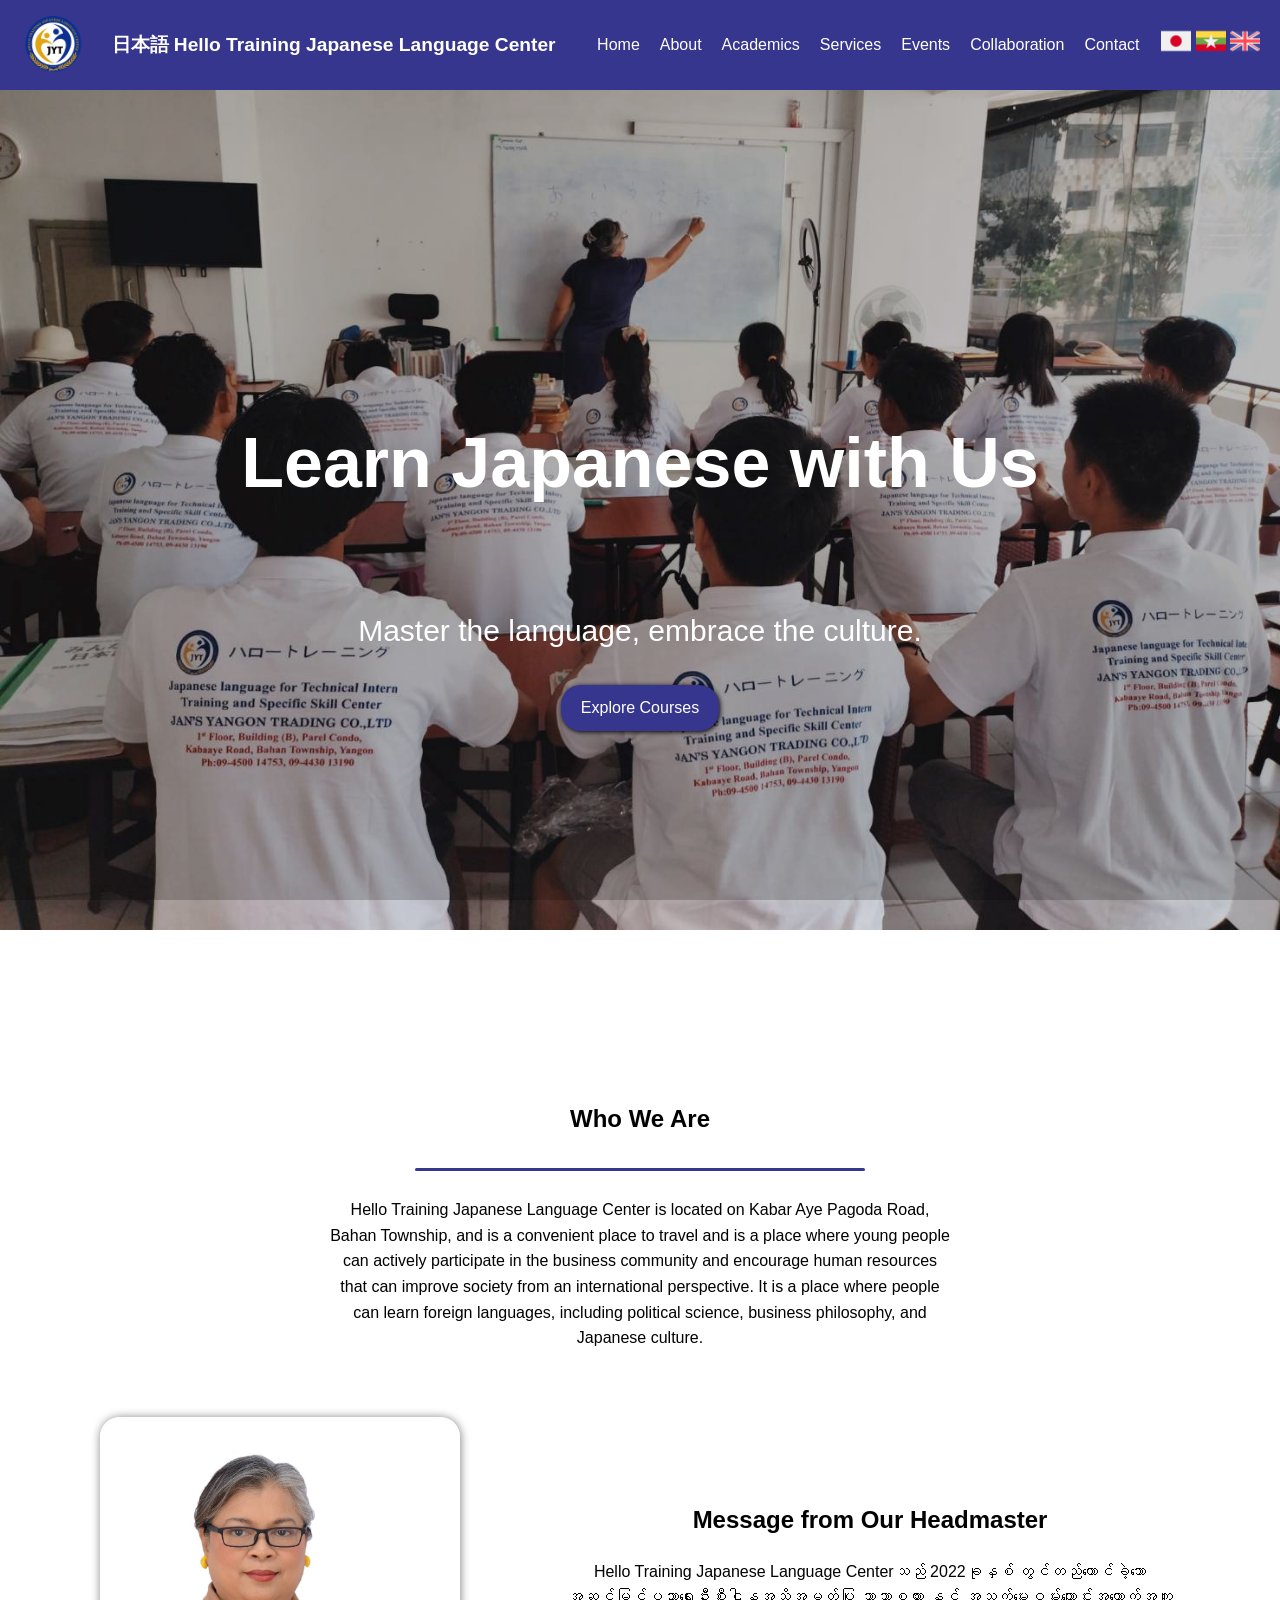
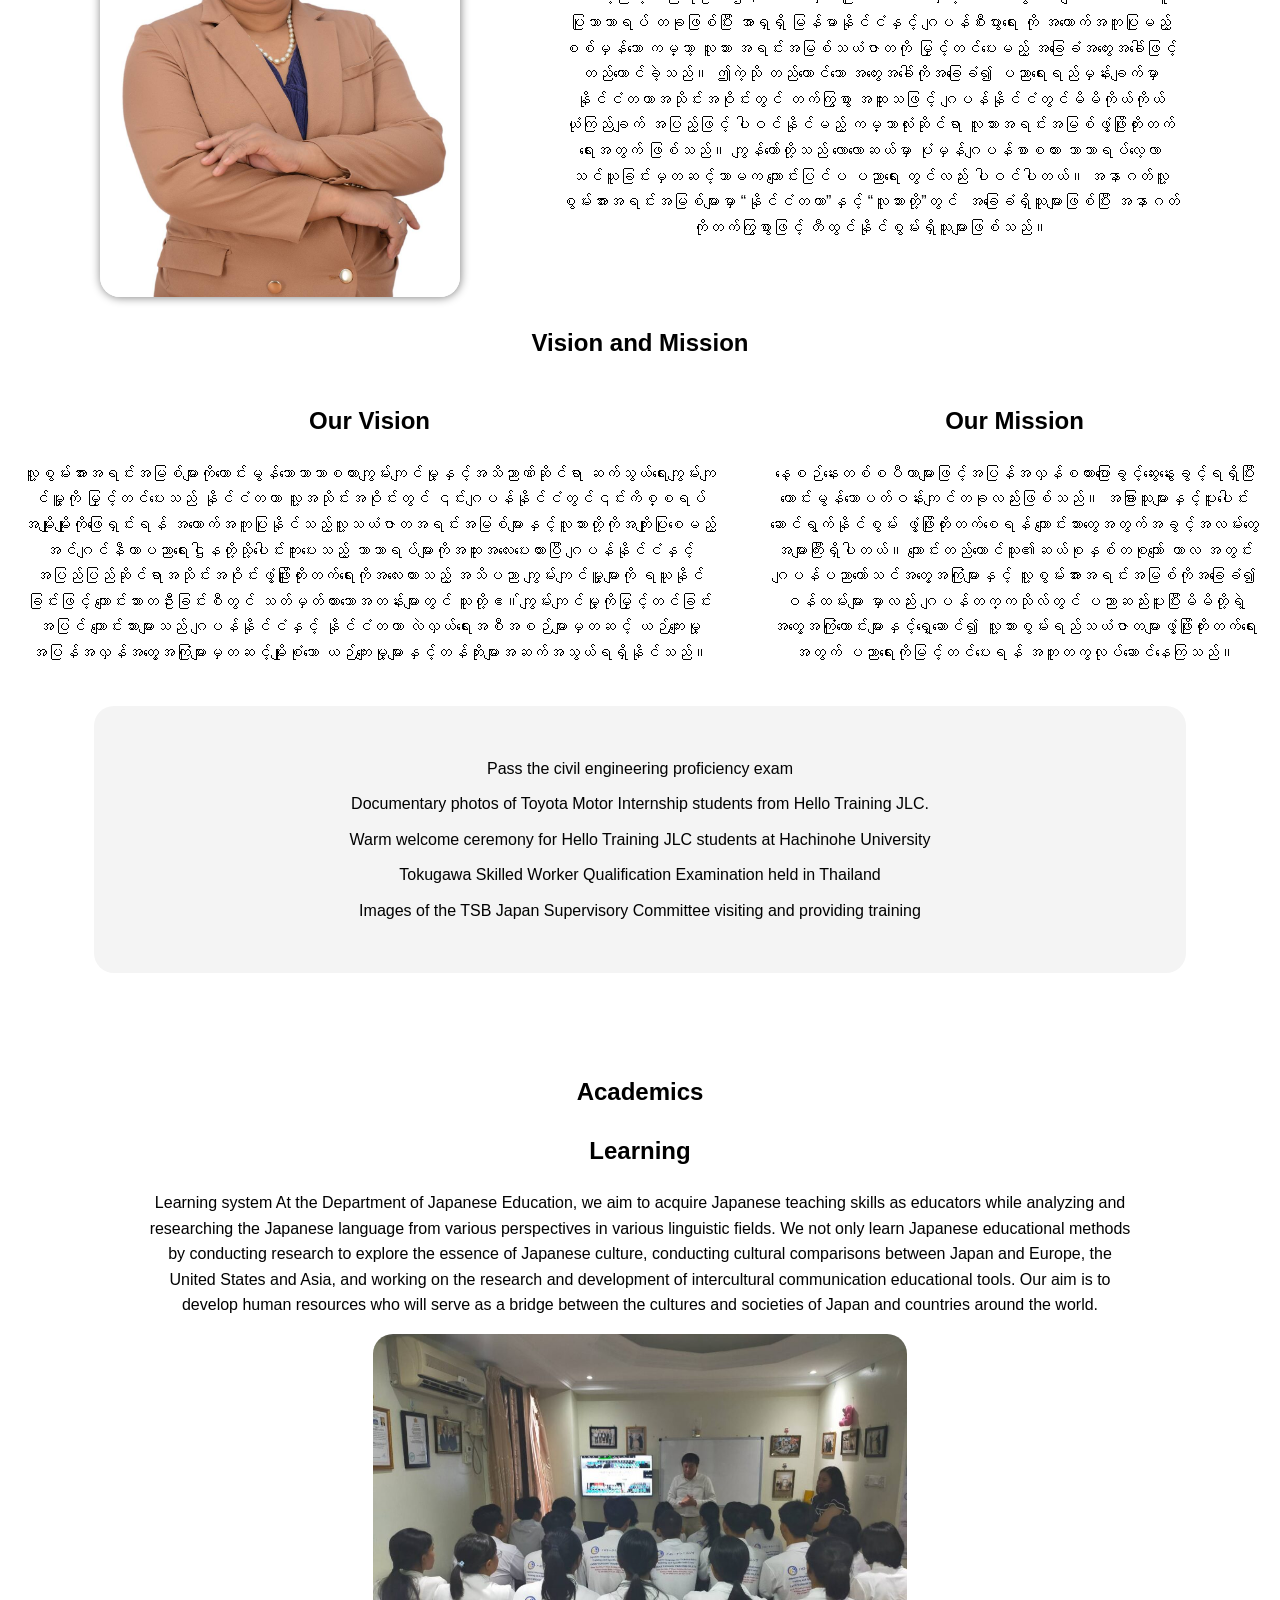
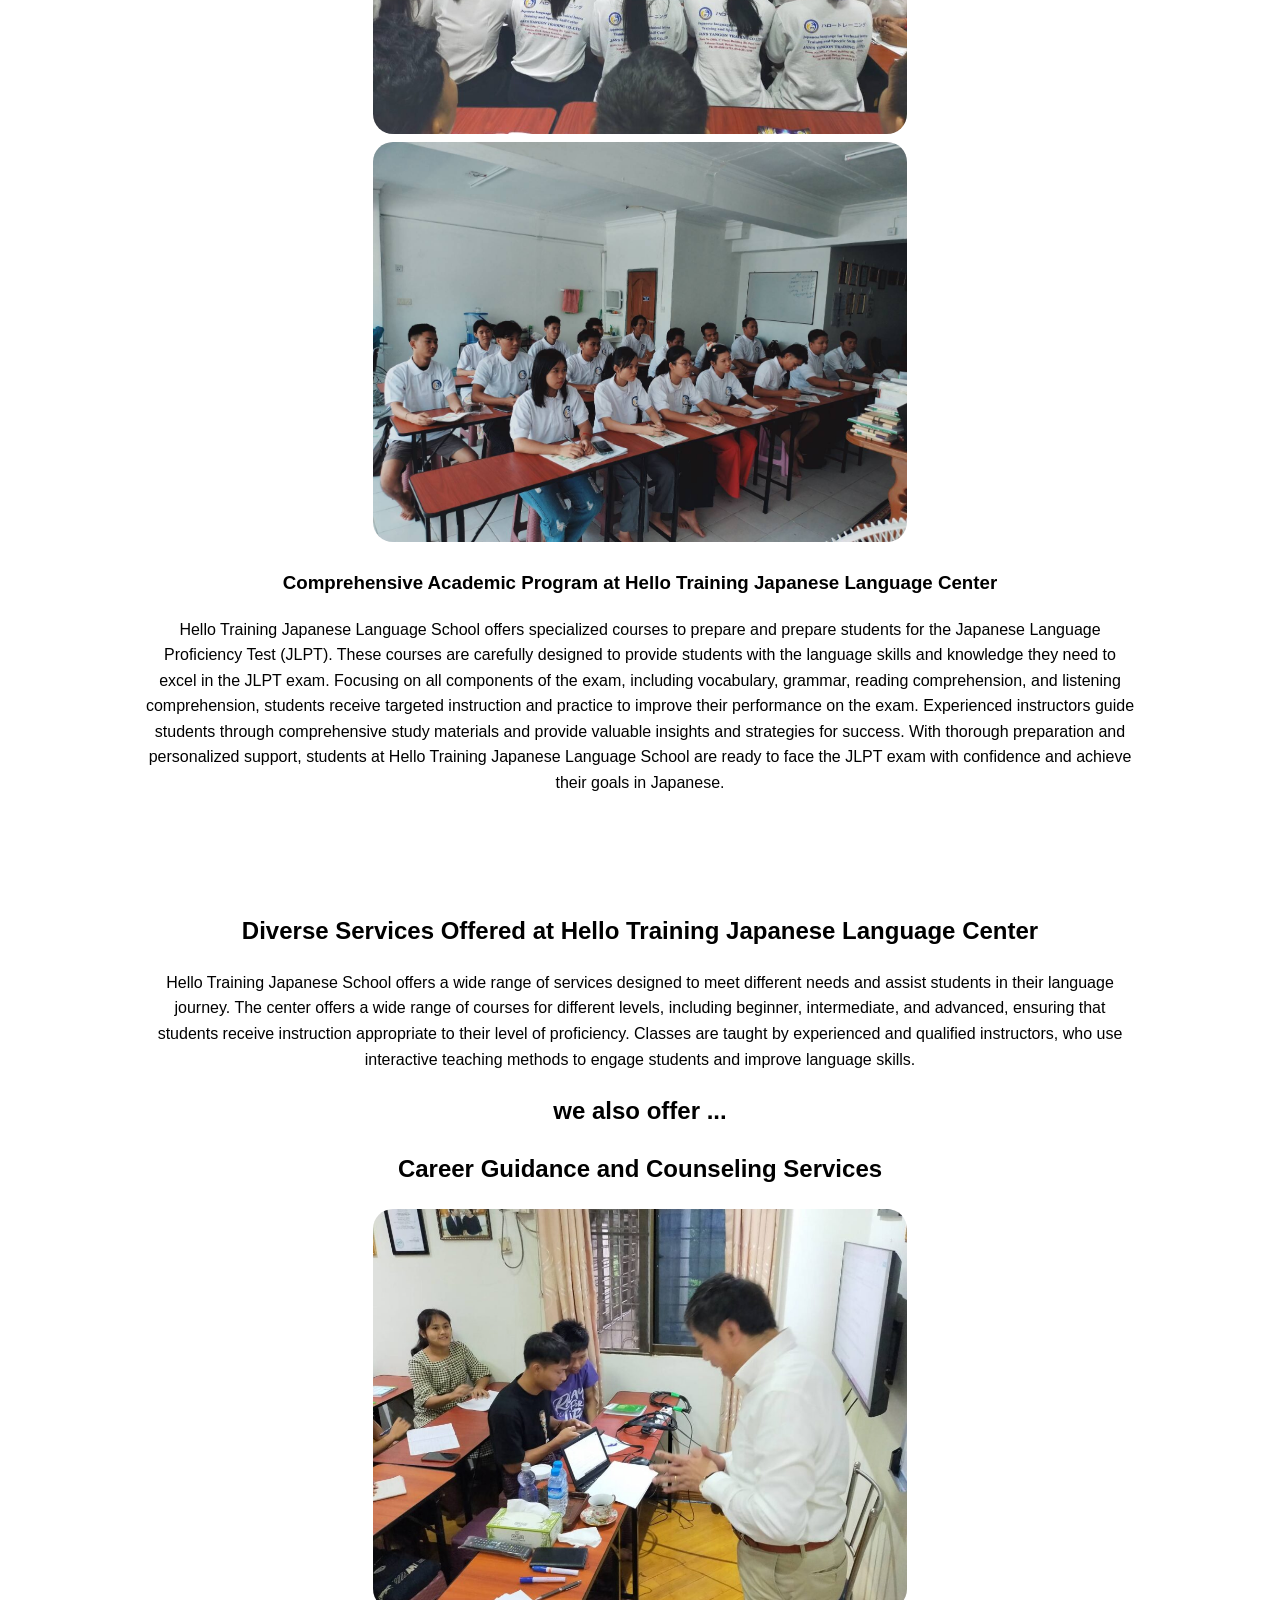
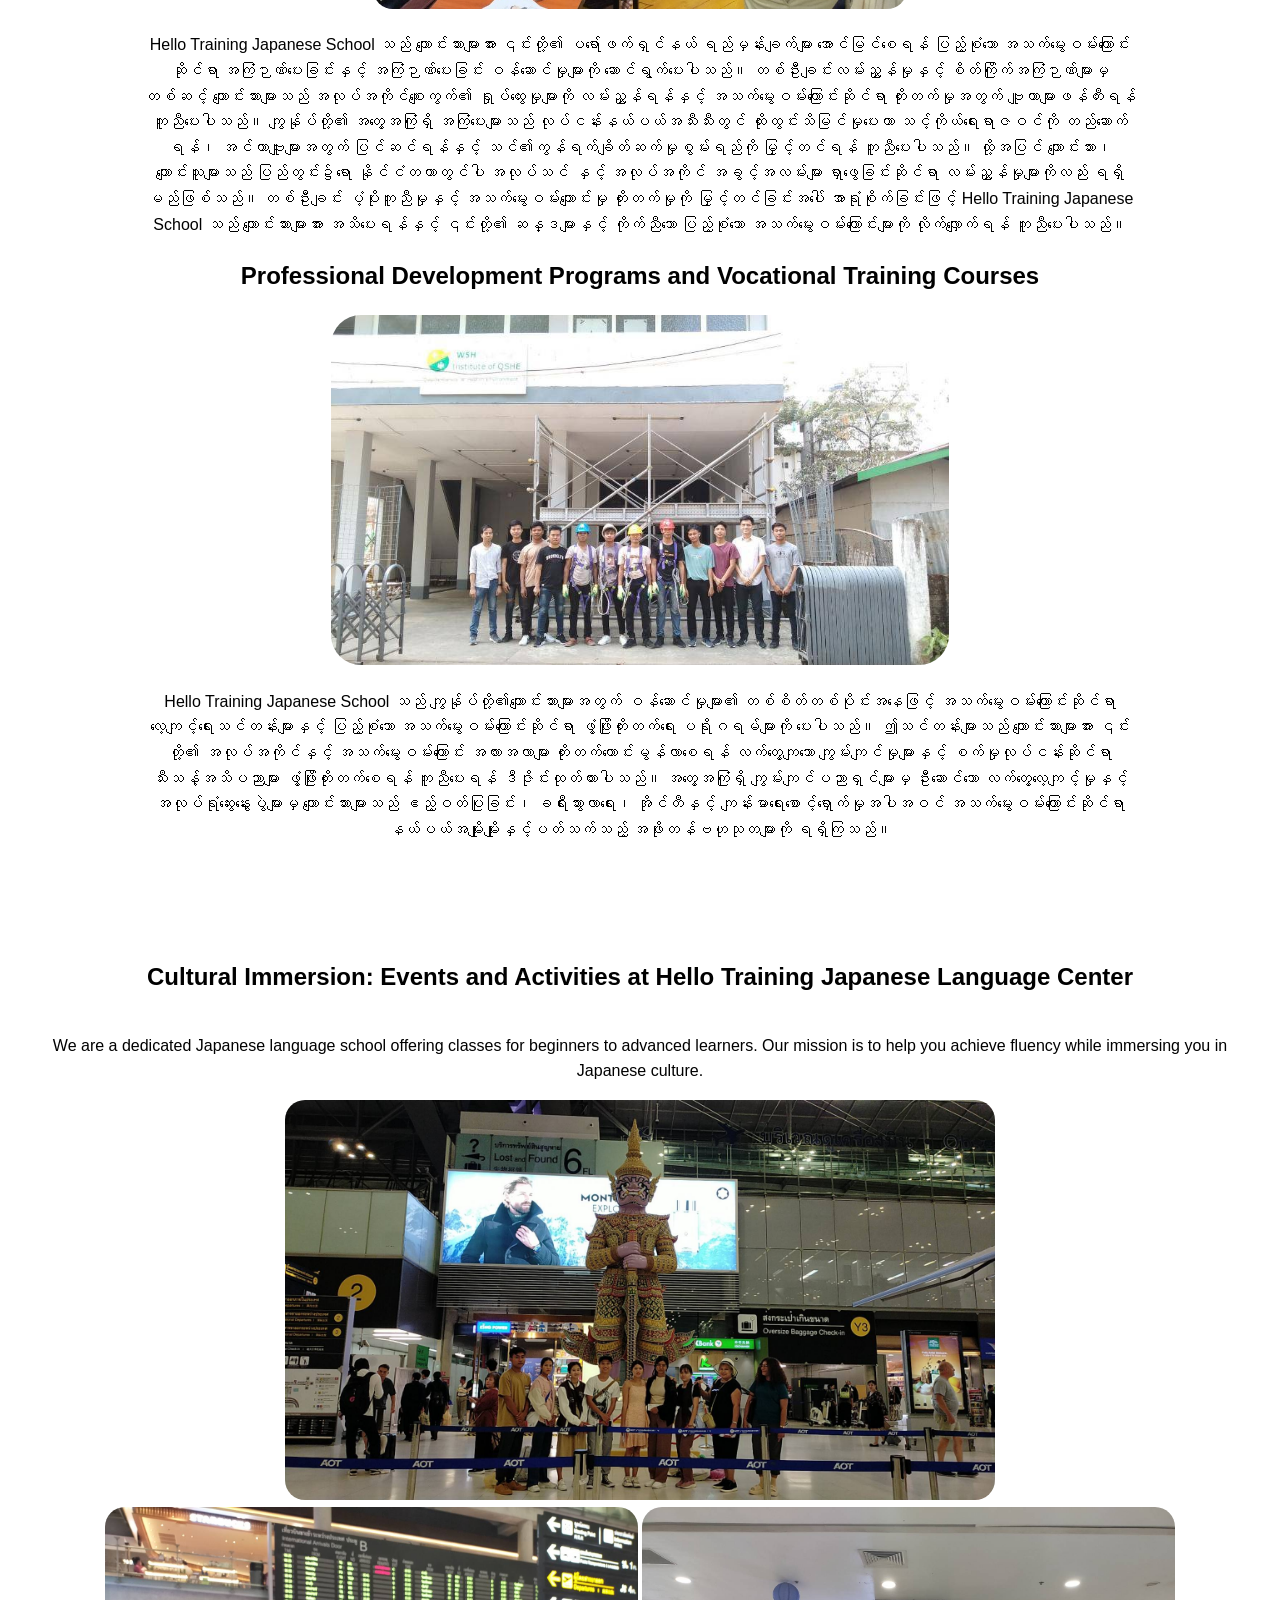
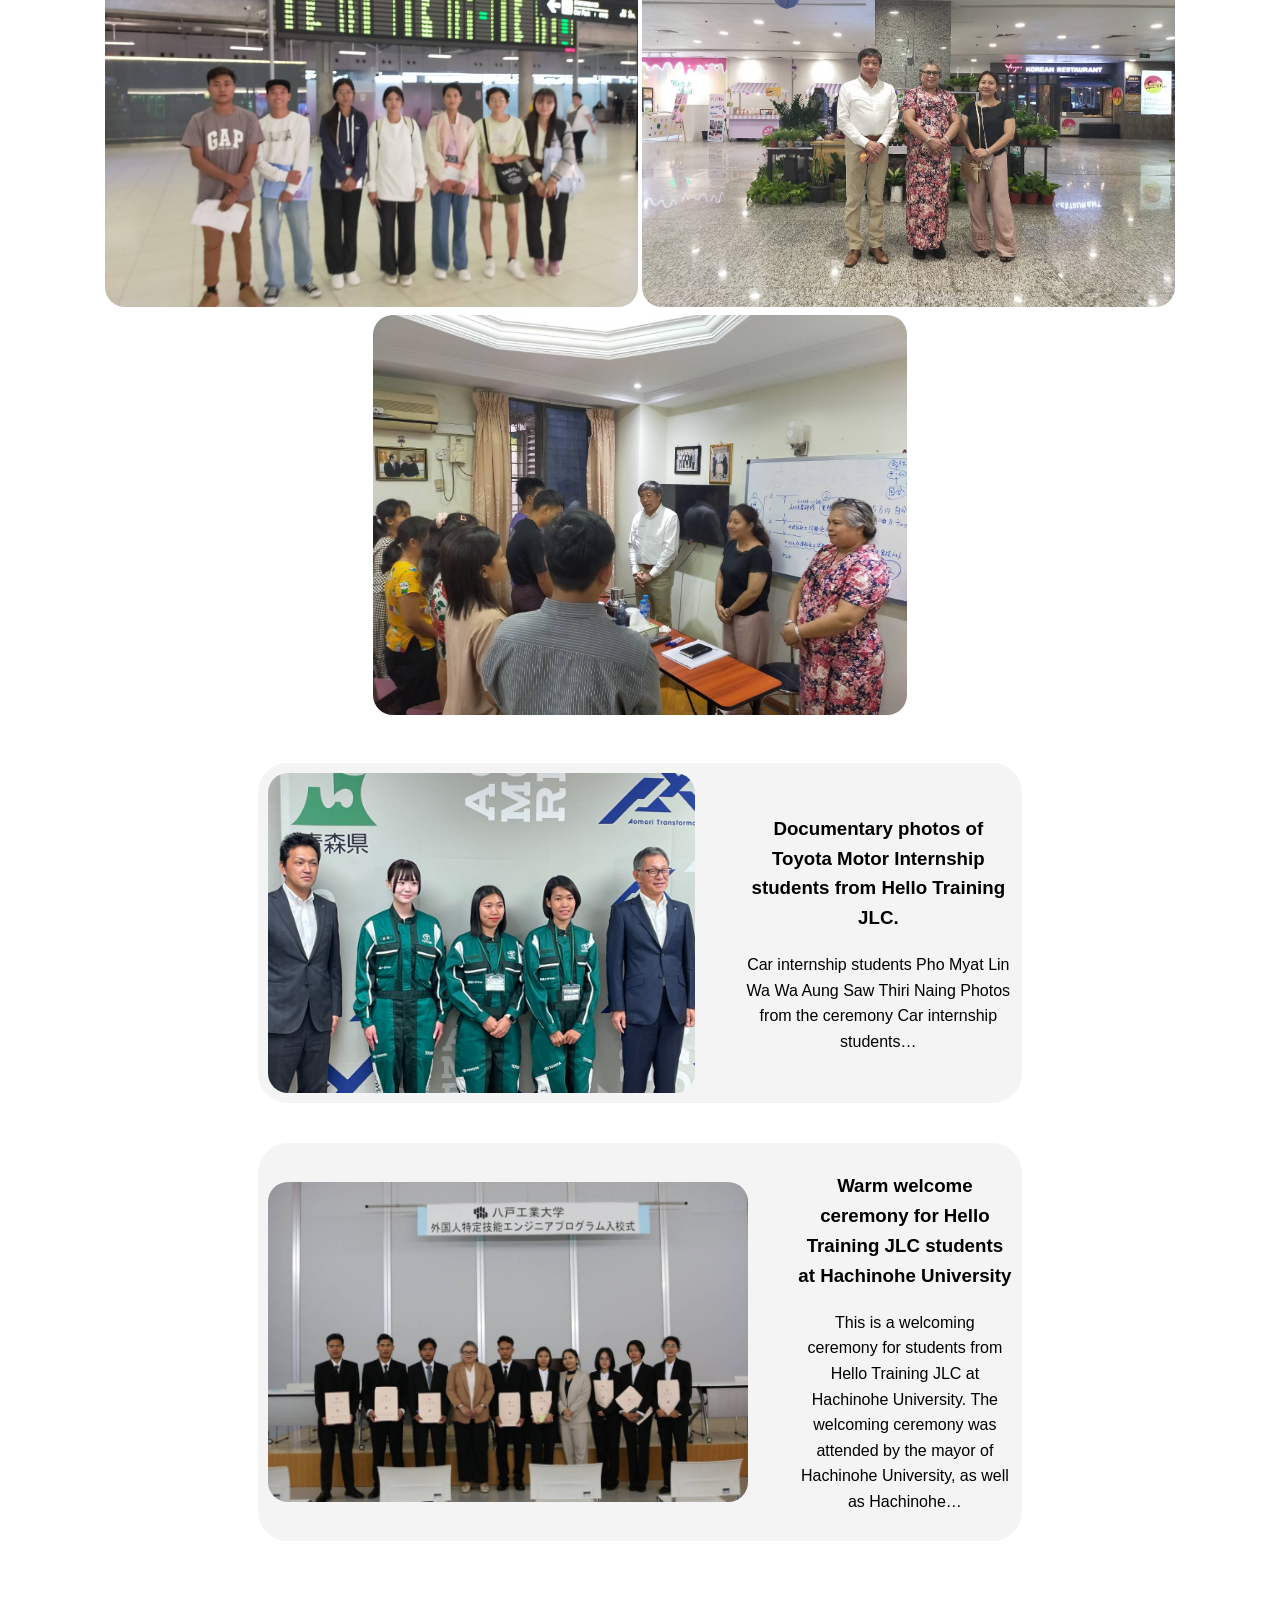
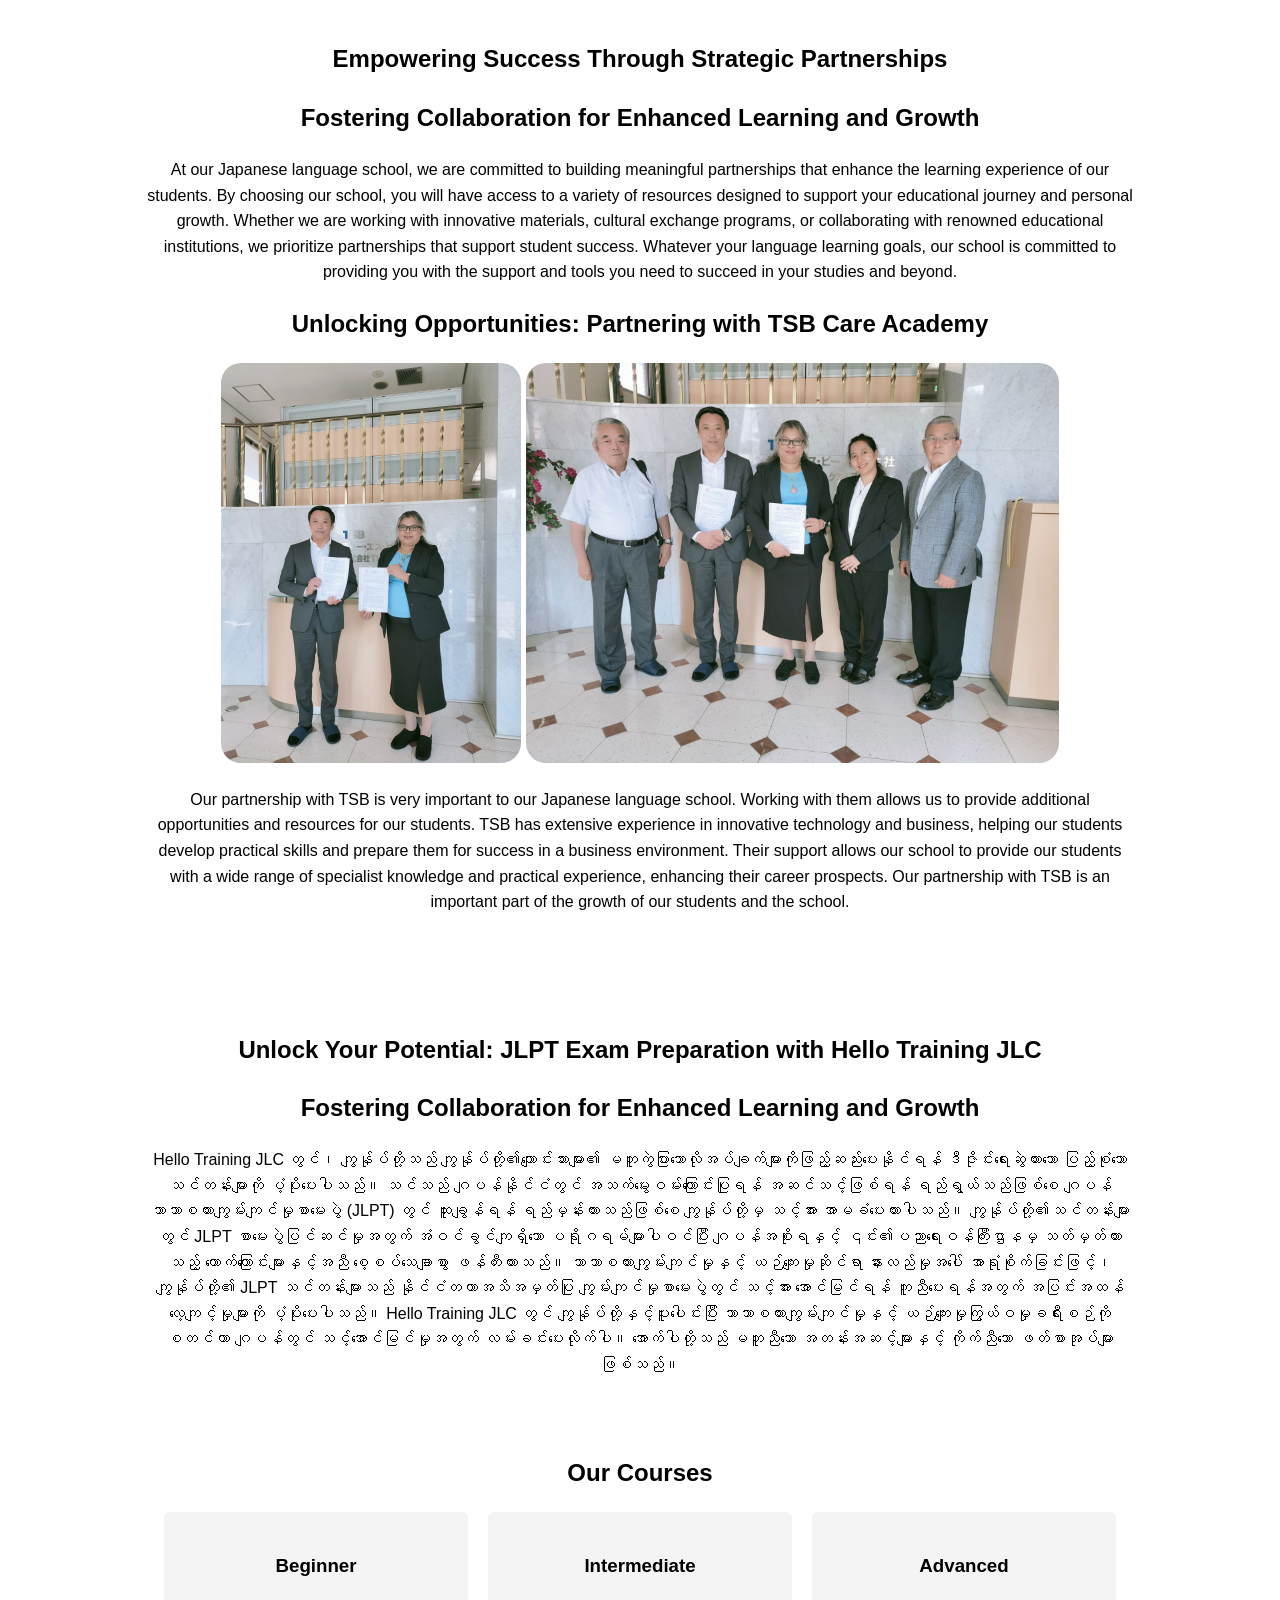
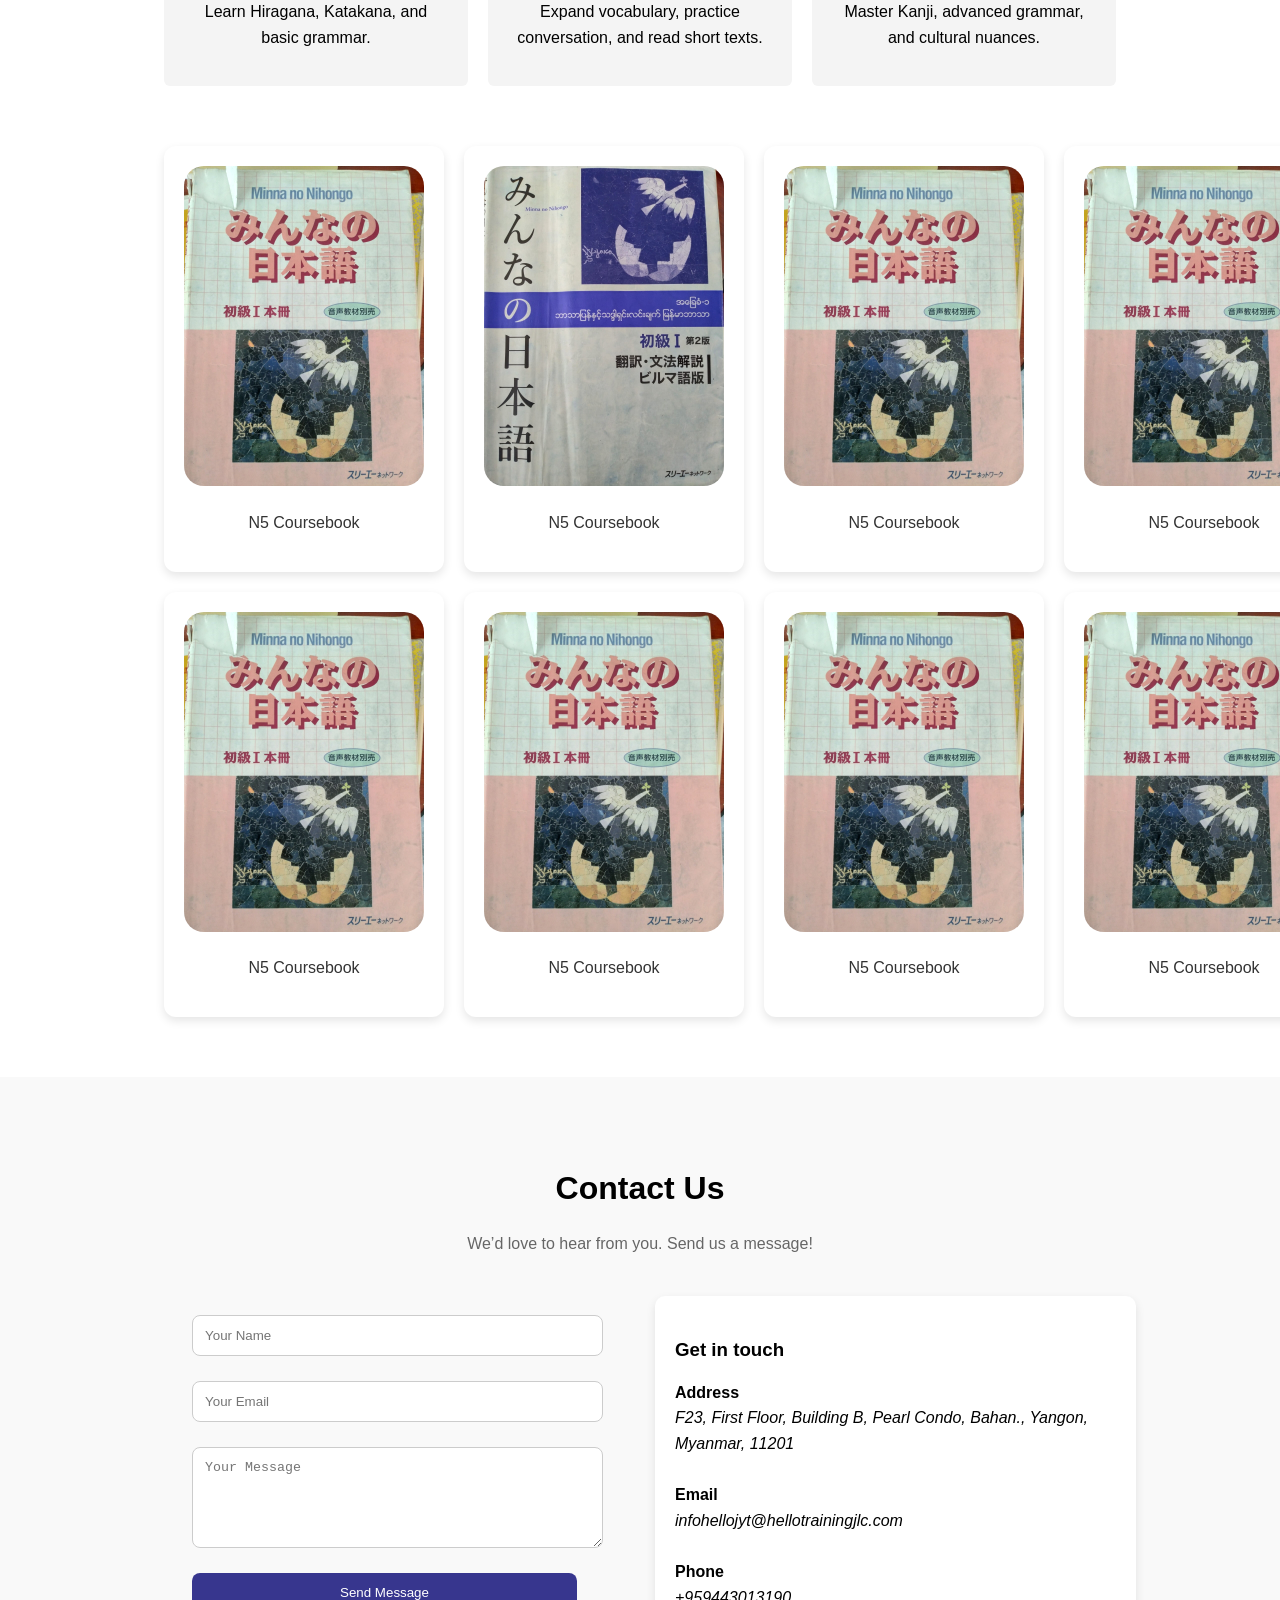
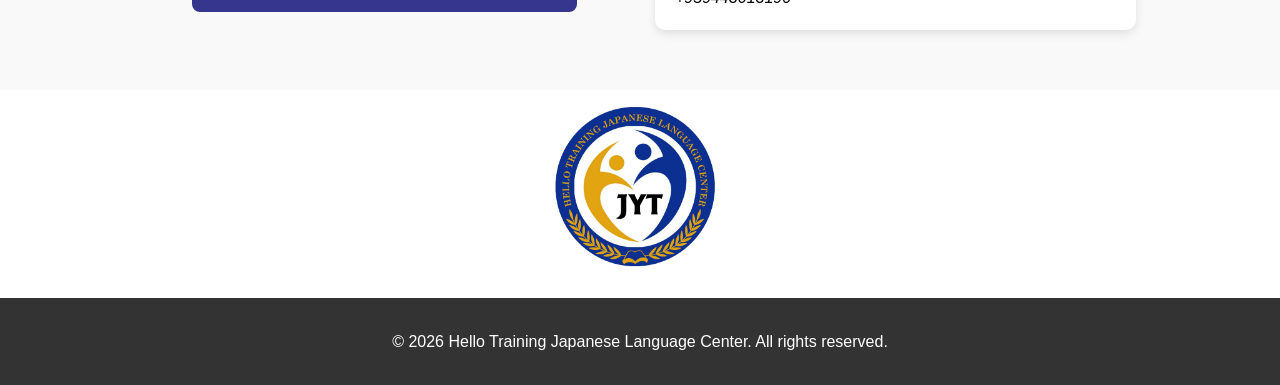
==== index.html @ a8f77054 "initial commit" ====
<!DOCTYPE html>
<html lang="en">
<head>
  <meta charset="UTF-8">
  <meta name="viewport" content="width=device-width, initial-scale=1.0">
  <title>Japanese Language School</title>
  <link rel="stylesheet" href="style.css">
</head>
<body>
  <!-- Header -->
  <header class="header">
    <img src="images/2158_with_no_bg-1.png" class="logo-img" alt="">
    <div class="logo">日本語 Hello Training Japanese Language Center</div>
    <nav class="nav">
      <ul>
        <li><a href="#">Home</a></li>
        <li><a href="#about">About</a></li>
        <li><a href="#academics">Academics</a></li>
        <li><a href="#services">Services</a></li>
        <li><a href="#events">Events</a></li>
        <li><a href="#collaboration">Collaboration</a></li>
        <li><a href="#contact">Contact</a></li>
      </ul>
    </nav>
     <!-- <div class="lang-switcher">
    <select id="language-select">
      <option value="en">English</option>
      <option value="ja">日本語</option>
    </select>
  </div> -->
  <div class="language-switcher-container">
    <a href="/jp/index.html"><img class="flag-icon" src="images/japan.png" alt=""></a>
    <a href="/mm/index.html"><img class="flag-icon" src="images/myanmar.png" alt=""></a>
    <a href="/index.html"><img class="flag-icon" src="images/united-kingdom.png" alt=""></a>
  </div>
    <button class="menu-toggle">☰</button>
  </header>

  <!-- Hero Section -->
  <section class="hero">
    <h1>Learn Japanese with Us</h1>
    <p>Master the language, embrace the culture.</p>
    <a href="#courses" class="btn">Explore Courses</a>
  </section>

  <!-- About Section -->
  <section id="about" class="about">

    <div class="about-us-container">
        <h1>Who We Are</h1>
        <div class="decor-line-container">
            <hr class="decor-line">
        </div>
        <p>Hello Training Japanese Language Center is located on Kabar Aye Pagoda Road, Bahan Township, and is a convenient place to travel and is a place where young people can actively participate in the business community and encourage human resources that can improve society from an international perspective. It is a place where people can learn foreign languages, including political science, business philosophy, and Japanese culture.</p>
    </div>

    <div class="">
        <div class="biography-container">
            <div>
                <img src="images/2166.jpg" class="img-1" alt="">
            </div>
            <div class="motto">
                <h1>Message from Our Headmaster</h1>
                Hello Training Japanese Language Centerသည် 2022ခုနှစ် တွင်တည်ထောင်ခဲ့သော အဆင့်မြင့်ပညာရေးဦးစီးဌါနအသိအမှတ်ပြု ဘာသာစကား နှင့် အသက်မွေးဝမ်းကျောင်းအထောက်အကူပြုဘာသာရပ် တခုဖြစ်ပြီး အာရှရှိ မြန်မာနိုင်ငံနှင့် ဂျပန်စီးပွားရေး ကို အထောက်အကူပြုမည့် စစ်မှန်သော ကမ္ဘာ့ လူသား အရင်းအမြစ်သယံဇာတကို မြှင့်တင်ပေးမည့် အခြေခံအတွေးအခေါ်ဖြင့်တည်ထောင်ခဲ့သည်။ ဤကဲ့သို တည်ထောင်သော အတွေးအခေါ်ကိုအခြေခံ၍ ပညာရေးရည်မှန်းချက်မှာ နိုင်ငံတကာအသိုင်းအဝိုင်းတွင် တက်ကြွစွာ အထူးသဖြင့် ဂျပန်နိုင်ငံတွင်မိမိကိုယ်ကိုယ် ယုံကြည်ချက် အပြည့်ဖြင့် ပါဝင်နိုင်မည့် ကမ္ဘာလုံးဆိုင်ရာ လူသားအရင်းအမြစ်ဖွံ့ဖြိုးတိုးတက်ရေးအတွက် ဖြစ်သည်။ ကျွန်တော်တို့သည် လောလောဆယ်မှာ ပုံမှန်ဂျပန်စာစကား ဘာသာရပ်လေ့လာသင်ယူခြင်းမှတဆင့်သာမက ကျောင်းပြင်ပ ပညာရေး တွင်လည်း ပါဝင်ပါတယ်။ အနာဂတ်လူ့စွမ်းအားအရင်းအမြစ်များမှာ “နိုင်ငံတကာ”နှင့် “လူသားတို့”တွင် ‌ အခြေခံရှိသူများဖြစ်ပြီး အနာဂတ်ကိုတက်ကြွစွာဖြင့် တီထွင်နိုင်စွမ်းရှိသူများဖြစ်သည်။
            </div>
        </div>
    </div>
    <div class="">
        <h1>Vision and Mission</h1>
        <div class="vision-container">
            <div class="">
                <h2>Our Vision</h2>
                လူ့စွမ်းအားအရင်းအမြစ်များကိုကောင်းမွန်သောဘာသာစကားကျွမ်းကျင်မှု့နှင့်အသိညာဏ်ဆိုင်ရာ ဆက်သွယ်ရေးကျွမ်းကျင်မှူ့ကို မြှင့်တင်ပေးသည် နိုင်ငံတကာ လူ့အသိုင်းအဝိုင်းတွင် ၎င်းဂျပန်နိုင်ငံတွင်၎င်းကိစ္စရပ်အမျိုးမျိုးကိုဖြေရှင်းရန် အထောက်အကူပြုနိုင်သည့်လူ့သယံဇာတအရင်းအမြစ်များနှင့်လူသားတို့ကိုအကျိုးပြုစေမည့် အင်ဂျင်နီယာပညာရေးဌါနတို့သို့ပေါင်းကူးပေးသည့် ဘာသာရပ်များကိုအထူးအလေးပေးထားပြီ ဂျပန်နိုင်ငံနှင့် အပြည်ပြည်ဆိုင်ရာအသိုင်းအဝိုင်းဖွံ့ဖြိူးတိုးတက်ရေးကိုအလေးထားသည့် အသိပညာ ကျွမ်းကျင်မှူ့များကို ရယူနိုင်ခြင်းဖြင့် ကျောင်းသားတဦးခြင်းစီတွင် သတ်မှတ်ထားသောအတန်းများတွင် သူတို့ဧ။်ကျွမ်းကျင်မှု့ကိုမြှင့်တင်ခြင်းအပြင် ကျောင်းသားများသည် ဂျပန်နိုင်ငံနှင့် နိုင်ငံတကာ လဲလှယ်ရေးအစီအစဉ်များမှတဆင့် ယဉ်ကျေးမှု့အပြန်အလှန်အတွေ့အကြုံများမှတဆင့်မျိုးစုံသော ယဉ်ကျေးမှု့များနှင့်တန်ဘိုးများအဆက်အသွယ်ရရှိနိုင်သည်။
            </div>
            <div class="">
                <h2>Our Mission</h2>
                နေ့စဉ်နေးတစ်စပီကာများဖြင့်အပြန်အလှန်စကားပြောခွင့်ဆွေးနွေးခွင့်ရရှိပြီး ကောင်းမွန်သောပတ်ဝန်းကျင်တခုလည်းဖြစ်သည်။ အခြားသူများနှင့်ပူးပေါင်းဆောင်ရွက်နိုင်စွမ်း ဖွံ့ဖြိုးတိုးတက်စေရန် ကျောင်းသားတွေအတွက်အခွင့်အလမ်းတွေအများကြီးရှိပါတယ်။ ကျောင်းတည်ထောင်သူ၏ဆယ်စုနှစ်တစုကျော် ကာလ အတွင်း ဂျပန်ပညာတော်သင်အတွေ့အကြုံများနှင့် လူ့စွမ်းအားအရင်းအမြစ်ကိုအခြေခံ၍ ဝန်ထမ်းများ မှာလည်း ဂျပန်တက္ကသိုလ်တွင် ပညာဆည်းပူးပြီးမိမိတို့ရဲ့အတွေ့အကြုံကောင်းများနှင့်ရှေ့ဆောင်၍ လူ့သားစွမ်းရည်သယံဇာတများဖွံ့ဖြိုးတိုးတက်ရေးအတွက် ပညာရေးကိုမြင့်တင်ပေးရန် အတူတကွလုပ်ဆောင်နေကြသည်။
            </div>
        </div>
    </div>

    <div class="link-container">
        <li><a href="#courses">Pass the civil engineering proficiency exam</a></li>
        <li><a href="#contact">Documentary photos of Toyota Motor Internship students from Hello Training JLC.</a></li>
        <li><a href="#about">Warm welcome ceremony for Hello Training JLC students at Hachinohe University</a></li>
        <li><a href="#courses">Tokugawa Skilled Worker Qualification Examination held in Thailand</a></li>
        <li><a href="#contact">Images of the TSB Japan Supervisory Committee visiting and providing training</a></li>
    </div>
  </section>

  <!-- Academics Section -->
  <section id="academics" class="academics">
    <div class="academics-1">
        <h1>Academics</h1>
        <h2>Learning</h2>
        <p>Learning system
    At the Department of Japanese Education, we aim to acquire Japanese teaching skills as educators while analyzing and researching the Japanese language from various perspectives in various linguistic fields. We not only learn Japanese educational methods by conducting research to explore the essence of Japanese culture, conducting cultural comparisons between Japan and Europe, the United States and Asia, and working on the research and development of intercultural communication educational tools. Our aim is to develop human resources who will serve as a bridge between the cultures and societies of Japan and countries around the world.</p>
            <img src="/images/4237_0-1024x768.jpg" class="academics-img-1" alt="">
            <img src="/images/2202_0.jpg" class="academics-img-1" alt="">
            <h3>Comprehensive Academic Program at Hello Training Japanese Language Center</h3>
            <p>Hello Training Japanese Language School offers specialized courses to prepare and prepare students for the Japanese Language Proficiency Test (JLPT). These courses are carefully designed to provide students with the language skills and knowledge they need to excel in the JLPT exam. Focusing on all components of the exam, including vocabulary, grammar, reading comprehension, and listening comprehension, students receive targeted instruction and practice to improve their performance on the exam. Experienced instructors guide students through comprehensive study materials and provide valuable insights and strategies for success. With thorough preparation and personalized support, students at Hello Training Japanese Language School are ready to face the JLPT exam with confidence and achieve their goals in Japanese.</p>
    </div>
  </section>

  <!-- Services Section -->
  <section id="services" class="academics">
    <div class="academics-1">
        <h1>Diverse Services Offered at Hello Training Japanese Language Center</h1>
        <p>Hello Training Japanese School offers a wide range of services designed to meet different needs and assist students in their language journey. The center offers a wide range of courses for different levels, including beginner, intermediate, and advanced, ensuring that students receive instruction appropriate to their level of proficiency. Classes are taught by experienced and qualified instructors, who use interactive teaching methods to engage students and improve language skills.</p>
        <h2>we also offer ...</h2>
        <h2>Career Guidance and Counseling Services</h2>
        <img src="/images/4186_0-1024x768.jpg" class="academics-img-1" alt="">
        <p>Hello Training Japanese School သည် ကျောင်းသားများအား ၎င်းတို့၏ ပရော်ဖက်ရှင်နယ် ရည်မှန်းချက်များ အောင်မြင်စေရန် ပြည့်စုံသော အသက်မွေးဝမ်းကြောင်းဆိုင်ရာ အကြံဉာဏ်ပေးခြင်းနှင့် အကြံဉာဏ်ပေးခြင်း ဝန်ဆောင်မှုများကို ဆောင်ရွက်ပေးပါသည်။ တစ်ဦးချင်းလမ်းညွှန်မှုနှင့် စိတ်ကြိုက်အကြံဉာဏ်များမှတစ်ဆင့် ကျောင်းသားများသည် အလုပ်အကိုင်စျေးကွက်၏ ရှုပ်ထွေးမှုများကို လမ်းညွှန်ရန်နှင့် အသက်မွေးဝမ်းကြောင်းဆိုင်ရာ တိုးတက်မှုအတွက် ဗျူဟာများဖန်တီးရန် ကူညီပေးပါသည်။ ကျွန်ုပ်တို့၏ အတွေ့အကြုံရှိ အကြံပေးများသည် လုပ်ငန်းနယ်ပယ်အသီးသီးတွင် ထိုးထွင်းသိမြင်မှုပေးကာ သင့်ကိုယ်ရေးရာဇဝင်ကို တည်ဆောက်ရန်၊ အင်တာဗျူးများအတွက် ပြင်ဆင်ရန်နှင့် သင်၏ကွန်ရက်ချိတ်ဆက်မှုစွမ်းရည်ကို မြှင့်တင်ရန် ကူညီပေးပါသည်။ ထို့အပြင် ကျောင်းသား၊ ကျောင်းသူများသည် ပြည်တွင်း၌ရော နိုင်ငံတကာတွင်ပါ အလုပ်သင် နှင့် အလုပ်အကိုင် အခွင့်အလမ်းများ ရှာဖွေခြင်းဆိုင်ရာ လမ်းညွှန်မှုများကိုလည်း ရရှိမည်ဖြစ်သည်။ တစ်ဦးချင်း ပံ့ပိုးကူညီမှုနှင့် အသက်မွေးဝမ်းကျောင်းမှု တိုးတက်မှုကို မြှင့်တင်ခြင်းအပေါ် အာရုံစိုက်ခြင်းဖြင့် Hello Training Japanese School သည် ကျောင်းသားများအား အသိပေးရန်နှင့် ၎င်းတို့၏ ဆန္ဒများနှင့် ကိုက်ညီသော ပြည့်စုံသော အသက်မွေးဝမ်းကြောင်းများကို လိုက်လျှောက်ရန် ကူညီပေးပါသည်။</p>
        <h2>Professional Development Programs and Vocational Training Courses</h2>
        <img src="/images/2192_0.jpg" class="academics-img-1-pro" alt="">
        <p>Hello Training Japanese School သည် ကျွန်ုပ်တို့၏ကျောင်းသားများအတွက် ဝန်ဆောင်မှုများ၏ တစ်စိတ်တစ်ပိုင်းအနေဖြင့် အသက်မွေးဝမ်းကြောင်းဆိုင်ရာ လေ့ကျင့်ရေးသင်တန်းများနှင့် ပြည့်စုံသော အသက်မွေးဝမ်းကြောင်းဆိုင်ရာ ဖွံ့ဖြိုးတိုးတက်ရေး ပရိုဂရမ်များကို ပေးပါသည်။ ဤသင်တန်းများသည် ကျောင်းသားများအား ၎င်းတို့၏ အလုပ်အကိုင်နှင့် အသက်မွေးဝမ်းကြောင်း အလားအလာများ တိုးတက်ကောင်းမွန်လာစေရန် လက်တွေ့ကျသော ကျွမ်းကျင်မှုများနှင့် စက်မှုလုပ်ငန်းဆိုင်ရာ သီးသန့်အသိပညာများ ဖွံ့ဖြိုးတိုးတက်စေရန် ကူညီပေးရန် ဒီဇိုင်းထုတ်ထားပါသည်။ အတွေ့အကြုံရှိ ကျွမ်းကျင်ပညာရှင်များမှ ဦးဆောင်သော လက်တွေ့လေ့ကျင့်မှုနှင့် အလုပ်ရုံဆွေးနွေးပွဲများမှ ကျောင်းသားများသည် ဧည့်ဝတ်ပြုခြင်း၊ ခရီးသွားလာရေး၊ အိုင်တီနှင့် ကျန်းမာရေးစောင့်ရှောက်မှုအပါအဝင် အသက်မွေးဝမ်းကြောင်းဆိုင်ရာ နယ်ပယ်အမျိုးမျိုးနှင့်ပတ်သက်သည့် အဖိုးတန်ဗဟုသုတများကို ရရှိကြသည်။</p>
    </div>
  </section>

  <!-- Events Section -->
  <section id="events" class="events">
    <h2>Cultural Immersion: Events and Activities at Hello Training Japanese Language Center</h2>
    <p>We are a dedicated Japanese language school offering classes for beginners to advanced learners. Our mission is to help you achieve fluency while immersing you in Japanese culture.</p>
    <div>
        <img src="/images/4165.jpg" class="academics-img-1" alt="">    
        <img src="/images/4169_0.jpg" class="academics-img-1" alt="">    
        <img src="/images/4170_0.jpg" class="academics-img-1" alt="">    
        <img src="/images/4171_0.jpg" class="academics-img-1" alt="">    
    </div>
    <div class="event-card">
            <img src="/images/444678CB-2501-4480-9F21-29F68ACF7C7D-1-1024x768.jpg" class="event-img-1" alt="">
            <div class="sub-event-card">
                <h3>Documentary photos of Toyota Motor Internship students from Hello Training JLC.</h3>
                <p>Car internship students Pho Myat Lin Wa Wa Aung Saw Thiri Naing Photos from the ceremony Car internship students…</p>
            </div>
        </div>
        <div class="event-card">
            <img src="/images/2828_0-1-1024x683.jpg" class="event-img-1" alt="">
            <div class="sub-event-card">
                <h3>Warm welcome ceremony for Hello Training JLC students at Hachinohe University</h3>
                <p>This is a welcoming ceremony for students from Hello Training JLC at Hachinohe University. The welcoming ceremony was attended by the mayor of Hachinohe University, as well as Hachinohe…</p>
            </div>
        </div>
</section>

  <!-- Collaboration Section -->
  <section id="collaboration" class="academics">
    <div class="academics-1">
        <h1>Empowering Success Through Strategic Partnerships</h1>
        <h2>Fostering Collaboration for Enhanced Learning and Growth</h2>
        <p>At our Japanese language school, we are committed to building meaningful partnerships that enhance the learning experience of our students. By choosing our school, you will have access to a variety of resources designed to support your educational journey and personal growth. Whether we are working with innovative materials, cultural exchange programs, or collaborating with renowned educational institutions, we prioritize partnerships that support student success. Whatever your language learning goals, our school is committed to providing you with the support and tools you need to succeed in your studies and beyond.</p>
        <h2>Unlocking Opportunities: Partnering with TSB Care Academy</h2>
        <img src="/images/IMG-26aa6ed3fe397efd49c1e0464fba277e-V.jpg" class="academics-img-1" alt="">
        <img src="/images/IMG-5455194b5b98c6811b9b1e1604ab818f-V.jpg" class="academics-img-1" alt="">
        <p>Our partnership with TSB is very important to our Japanese language school. Working with them allows us to provide additional opportunities and resources for our students. TSB has extensive experience in innovative technology and business, helping our students develop practical skills and prepare them for success in a business environment. Their support allows our school to provide our students with a wide range of specialist knowledge and practical experience, enhancing their career prospects. Our partnership with TSB is an important part of the growth of our students and the school.</p>
    </div>
  </section>

  <!-- Courses Section -->
   <section id="courses" class="academics">
    <div class="academics-1">
        <h1>Unlock Your Potential: JLPT Exam Preparation with Hello Training JLC</h1>
        <h2>Fostering Collaboration for Enhanced Learning and Growth</h2>
        <p>Hello Training JLC တွင်၊ ကျွန်ုပ်တို့သည် ကျွန်ုပ်တို့၏ကျောင်းသားများ၏ မတူကွဲပြားသောလိုအပ်ချက်များကိုဖြည့်ဆည်းပေးနိုင်ရန် ဒီဇိုင်းရေးဆွဲထားသော ပြည့်စုံသောသင်တန်းများကို ပံ့ပိုးပေးပါသည်။ သင်သည် ဂျပန်နိုင်ငံတွင် အသက်မွေးဝမ်းကြောင်းပြုရန် အဆင်သင့်ဖြစ်ရန် ရည်ရွယ်သည်ဖြစ်စေ ဂျပန်ဘာသာစကားကျွမ်းကျင်မှုစာမေးပွဲ (JLPT) တွင် ထူးချွန်ရန် ရည်မှန်းထားသည်ဖြစ်စေ ကျွန်ုပ်တို့မှ သင့်အား အာမခံပေးထားပါသည်။ ကျွန်ုပ်တို့၏သင်တန်းများတွင် JLPT စာမေးပွဲပြင်ဆင်မှုအတွက် အံဝင်ခွင်ကျရှိသော ပရိုဂရမ်များပါဝင်ပြီး ဂျပန်အစိုးရနှင့် ၎င်း၏ပညာရေးဝန်ကြီးဌာနမှ သတ်မှတ်ထားသည့် ကောက်ကြောင်းများနှင့်အညီ စေ့စပ်သေချာစွာ ဖန်တီးထားသည်။ ဘာသာစကားကျွမ်းကျင်မှုနှင့် ယဉ်ကျေးမှုဆိုင်ရာ နားလည်မှုအပေါ် အာရုံစိုက်ခြင်းဖြင့်၊ ကျွန်ုပ်တို့၏ JLPT သင်တန်းများသည် နိုင်ငံတကာအသိအမှတ်ပြု ကျွမ်းကျင်မှုစာမေးပွဲတွင် သင့်အား အောင်မြင်ရန် ကူညီပေးရန်အတွက် အပြင်းအထန်လေ့ကျင့်မှုများကို ပံ့ပိုးပေးပါသည်။ Hello Training JLC တွင် ကျွန်ုပ်တို့နှင့်ပူးပေါင်းပြီး ဘာသာစကားကျွမ်းကျင်မှုနှင့် ယဉ်ကျေးမှုကြွယ်ဝမှုခရီးစဉ်ကို စတင်ကာ ဂျပန်တွင် သင့်အောင်မြင်မှုအတွက် လမ်းခင်းပေးလိုက်ပါ။ အောက်ပါတို့သည် မတူညီသော အတန်းအဆင့်များနှင့် ကိုက်ညီသော ဖတ်စာအုပ်များဖြစ်သည်။</p>
        <section id="courses" class="courses">
          <h2>Our Courses</h2>
          <div class="course-grid">
            <div class="course-card">
              <h3>Beginner</h3>
              <p>Learn Hiragana, Katakana, and basic grammar.</p>
            </div>
            <div class="course-card">
              <h3>Intermediate</h3>
              <p>Expand vocabulary, practice conversation, and read short texts.</p>
            </div>
            <div class="course-card">
              <h3>Advanced</h3>
              <p>Master Kanji, advanced grammar, and cultural nuances.</p>
            </div>
          </div>
        </section>
        <div class="books-container">
            <div class="card">
                <img src="images/IMG_20240330_143921-scaled.jpg" class="event-img-1" alt="">
                <p>N5 Coursebook</p>
            </div>
            <div class="card">
                <img src="images/IMG_20240330_144622-scaled.jpg" class="event-img-1" alt="">
                <p>N5 Coursebook</p>
            </div>
            <div class="card">
                <img src="images/IMG_20240330_143921-scaled.jpg" class="event-img-1" alt="">
                <p>N5 Coursebook</p>
            </div>
            <div class="card">
                <img src="images/IMG_20240330_143921-scaled.jpg" class="event-img-1" alt="">
                <p>N5 Coursebook</p>
            </div>
            <div class="card">
                <img src="images/IMG_20240330_143921-scaled.jpg" class="event-img-1" alt="">
                <p>N5 Coursebook</p>
            </div>
            <div class="card">
                <img src="images/IMG_20240330_143921-scaled.jpg" class="event-img-1" alt="">
                <p>N5 Coursebook</p>
            </div>
            <div class="card">
                <img src="images/IMG_20240330_143921-scaled.jpg" class="event-img-1" alt="">
                <p>N5 Coursebook</p>
            </div>
            <div class="card">
                <img src="images/IMG_20240330_143921-scaled.jpg" class="event-img-1" alt="">
                <p>N5 Coursebook</p>
            </div>
            
        </div>
    </div>
  </section>

  <!-- Contact Section -->
  <section id="contact" class="contact">
  <div class="contact-container">
    <h2 class="contact-title">Contact Us</h2>
    <p class="contact-subtitle">We’d love to hear from you. Send us a message!</p>

    <div class="contact-content">
      
      <!-- Contact Form -->
      <form class="contact-form">
        <input type="text" placeholder="Your Name" required>
        <input type="email" placeholder="Your Email" required>
        <textarea rows="5" placeholder="Your Message" required></textarea>
        <button type="submit">Send Message</button>
      </form>

      <!-- Contact Info -->
      <div class="contact-info">
        <h3>Get in touch</h3>
        <label for=""> <b>Address</b></label>
        <address>F23, First Floor, Building B, Pearl Condo, Bahan., Yangon, Myanmar, 11201</address>
         <br>
        <label for=""> <b>Email</b></label>
        <address>infohellojyt@hellotrainingjlc.com</address>
        <br>
        <label for=""> <b>Phone</b></label>
        <address>+959443013190</address>
      </div>

    </div>
  </div>
</section>
<div class="logo-end">
    <a href="#">
        <img src="images/2158_with_no_bg-1.png" class="logo-img-end" alt="">
    </a>
</div>

  <!-- Footer -->
  <footer class="footer">
    <p>&copy; 2026 Hello Training Japanese Language Center. All rights reserved.</p>
  </footer>

  <script src="index.js"></script>
</body>
</html>
---- style.css ----
body {
  margin: 0;
  font-family: Arial, sans-serif;
  line-height: 1.6;
}

.header {
  position: sticky;   /* key property */
  top: 0;             /* stick to the very top */
  z-index: 1000;      /* ensure it stays above other content */
  display: flex;
  justify-content: space-between;
  align-items: center;
  background: #37368e;
  color: #fff;
  padding: 10px 20px
}

.logo-img{
    height: 70px;   /* adjust to desired size */
   width: auto;
}

.logo {
  font-weight: bold;
  font-size: 1.2em;
}

.nav{
    margin-top: 15px;
    margin-bottom: 15px;
    
}

.nav ul {
  list-style: none;
  display: flex;
  margin: 0;
  padding: 0;
}

.nav li {
  margin-left: 20px;
}

.nav a {
  color: #fff;
  text-decoration: none;
}

.menu-toggle {
  display: none;
  background: none;
  border: none;
  font-size: 1.5em;
  color: #fff;
}

.hero {
  height: 100vh; /* full viewport height */
  width: 100%;   /* full width */
  display: flex;
  flex-direction: column;
  justify-content: center; /* center vertically */
  align-items: center;     /* center horizontally */
  text-align: center;
  /* padding: 0 20px; */
  background: url('/images/2205_0.jpg') no-repeat center center;
  background-size: cover;   /* ensures full coverage */
  background-attachment: fixed; /* optional: parallax-like effect */
  color: #fff;
}
.hero::before {
  content: "";
  position: absolute;
  top: 0; left: 0;
  width: 100%; height: 100%;
  background: rgba(0,0,0,0.2); /* adjust opacity for fade */
  z-index: 0;
}

.hero h1, .hero p, .hero .btn {
  position: relative;
  z-index: 1; /* keep text above overlay */
}

.hero h1 {
    font-size: 70px;
    font-family:'Segoe UI', Tahoma, Geneva, Verdana, sans-serif;

}
.hero p {
    font-size: 30px;
    font-family: 'Segoe UI', Tahoma, Geneva, Verdana, sans-serif;
}

.btn {
  display: inline-block;
  padding: 10px 20px;
  background: #37368e;
  color: #fff;
  text-decoration: none;
  border-radius: 20px;
  box-shadow: black 1px 1px 5px;
}

.about, .courses, .contact , .academics ,  .services , .collaboration, .events{
  padding: 40px 20px;
  text-align: center;
  justify-content: center;
  align-items: center;
  display: flex;
  flex-direction: column;
}

.course-grid {
  display: flex;
  gap: 20px;
  justify-content: center;
  flex-wrap: wrap;
}

.course-card {
  background: #f4f4f4;
  padding: 20px;
  border-radius: 6px;
  flex: 1 1 250px;
}

.contact-form {
  max-width: 500px;
  margin: auto;
  display: flex;
  flex-direction: column;
  gap: 10px;
}

.contact-form input, .contact-form textarea {
  padding: 10px;
  border: 1px solid #ccc;
  border-radius: 4px;
}

.footer {
  background: #333;
  color: #fff;
  text-align: center;
  padding: 15px;
}

/* Responsive */
@media (max-width: 768px) {
  
  .nav ul {
    display: none;
    flex-direction: column;
    background: #37368ee1;
    position: absolute;
    gap: 10px;
    top: 60px;
    right: 0;
    width: 200px;
    border-radius: 15px;
    padding: 10px;
    font-size: larger;
    box-shadow: black 1px 1px 5px;
    transform: scale(0.9);
    
  }

  .nav ul.show {
    display: flex;
  }

  .menu-toggle {
    display: block;
  }

  
  
  
}

.lang-switcher {
  margin-left: 20px;
}

.lang-switcher select {
  padding: 5px;
  border-radius: 4px;
  border: 1px solid #ccc;
}


.about-us-container{
    /* color: red; */
    width: 50%;
    /* background-color: #f4f4f4; */
    padding: 50px;
    border-radius: 20px;
}
.link-container{
    display: flex;
    flex-direction: column;
    align-items: center;
    gap: 10px;
    /* color: red; */
    width: 80%;
    background-color: #f4f4f4;
    padding: 50px;
    border-radius: 20px;
    margin-top: 40px;
}

.link-container li {
     list-style-type: none; 
  padding: 0; 
  margin: 0; 
  
}

.link-container a {
    text-decoration: none;
  color: inherit; 
}
.decor-line-container{
  display: flex;
  justify-content: center;
}
.decor-line {
  border: none;
  height: 3px;
  width: 50vh;
  background-color: #37368e;
  margin: 10px 0;
  border-radius: 5px;
}

.biography-container{
  display: flex;
  justify-content: center;
  align-items: center;
  gap: 100px;
  /* background-color: red; */
}

.img-1{
  height: 30rem;
  border-radius: 20px;
  box-shadow: grey .5px .5px 10px ;
}

.motto{
  width: 50%;
}
.vision{
  display: flex;
  justify-content: center;
  align-items: center;
}

.vision-container{
  width: 100%;
  display: flex;
  gap: 50px;
  justify-content: center;
  align-items: center;
  /* background-color: red; */
}

.academics{
  display: flex;
  justify-content: center;
  align-items: center;
  /* background-color: red; */
  /* width: 100%; */
}

.academics-1{
  width: 80%;
}

.academics-img-1 {
  height: 25rem;
  border-radius: 20px;
}

.event-img-1{
  height: 20rem;
  border-radius: 20px;
}

.event-card{
  display: flex;
  justify-content: center;
  align-items: center;
  background-color: #f4f4f4;
  gap: 50px;
  border-radius: 30px;
  padding: 10px;
  width: 60%;
  cursor: pointer;
  margin-top: 40px;
}
.event-card:hover{
  scale: 1.05;
  transition: all .5s ease-in-out;
}

.academics-img-1-pro{
  height: 350px;
  border-radius: 30px;
}


.books-container {
  display: grid;
  grid-template-columns: repeat(4, 1fr); /* 4 columns */
  gap: 20px; /* space between cards */
  padding: 20px;
}

.card {
  background: white;
  color: #333;
  padding: 20px;
  border-radius: 12px;
  box-shadow: 0 4px 10px rgba(0,0,0,0.1);
  transition: transform 0.3s;
  cursor: pointer;
}

.card:hover {
  transform: translateY(-5px);
}

.sub-event-card{

}

.contact {
  padding: 60px 20px;
  background: #f9f9f9;
  /* background-color: red; */
}

.contact-form{
  width: 80%;
}

.contact-container {
  max-width: 1000px;
  width: 80%;
  margin: auto;
  text-align: center;
  /* background-color: yellow; */
}

.contact-title {
  font-size: 32px;
  margin-bottom: 10px;
}

.contact-subtitle {
  color: #666;
  margin-bottom: 40px;
}

.contact-content {
  display: grid;
  grid-template-columns: 1fr 1fr;
  gap: 30px;
  text-align: left;
  /* background-color: red; */
  /* width: 100vh; */
}

/* Form */
.contact-form input,
.contact-form textarea {
  width: 100%;
  padding: 12px;
  margin-bottom: 15px;
  border: 1px solid #ccc;
  border-radius: 8px;
}

.contact-form button {
  background: #37368e;
  color: white;
  border: none;
  padding: 12px;
  width: 100%;
  border-radius: 8px;
  cursor: pointer;
  transition: 0.3s;
}

.contact-form button:hover {
  background: #2980b9;
}

/* Info */
.contact-info {
  background: white;
  padding: 20px;
  border-radius: 10px;
  box-shadow: 0 4px 10px rgba(0,0,0,0.1);
}

.contact-info h3 {
  margin-bottom: 15px;
}
.logo-end{
  display: flex;
  justify-content: center;
  align-items: center;
}

.logo-img-end{
  height: 200px;

}

.flag-icon{
  height: 30px;
}

/* Responsive */
@media (max-width: 768px) {
  .contact-content {
    grid-template-columns: 1fr;
  }
}

@media (max-width: 768px) {
  .link-container{
    display: flex;
    gap: 20px;
    align-items: center;
    margin-top: 40px;
  }

  .biography-container{
  display: flex;
  flex-direction: column;
  justify-content: center;
  align-items: center;
  gap: 50px;
  /* background-color: red; */
}

  .motto{
    width: 80%;
  }
  .about-us-container{
    /* color: red; */
    width: 80%;
    /* background-color: #f4f4f4; */
    padding: 50px;
    border-radius: 20px;
}

.vision-container{
  width: 100%;
  display: flex;
  gap: 50px;
  flex-direction: column;
  /* justify-content: center;
  align-items: center; */
  /* background-color: red; */
}

.academics-img-1 {
  height: 15rem;
  border-radius: 20px;
}
.hero h1 {
  font-size: 3rem;
}
.hero p{
  font-size: 1.5rem;
}

.event-img-1{
  height: 13rem;
  border-radius: 20px;
}

.event-card{
  display: flex;
  flex-direction: column;
  justify-content: center;
  align-items: center;
  background-color: #f4f4f4;
  gap: 50px;
  border-radius: 30px;
  padding: 10px;
  width: 60%;
  cursor: pointer;
  margin-top: 40px;
}

.academics-img-1-pro{
  height: 230px;
  border-radius: 10px;
}

.books-container {
  display: grid;
  grid-template-columns: repeat(auto-fit, minmax(200px, 1fr));
  gap: 20px;
}

}
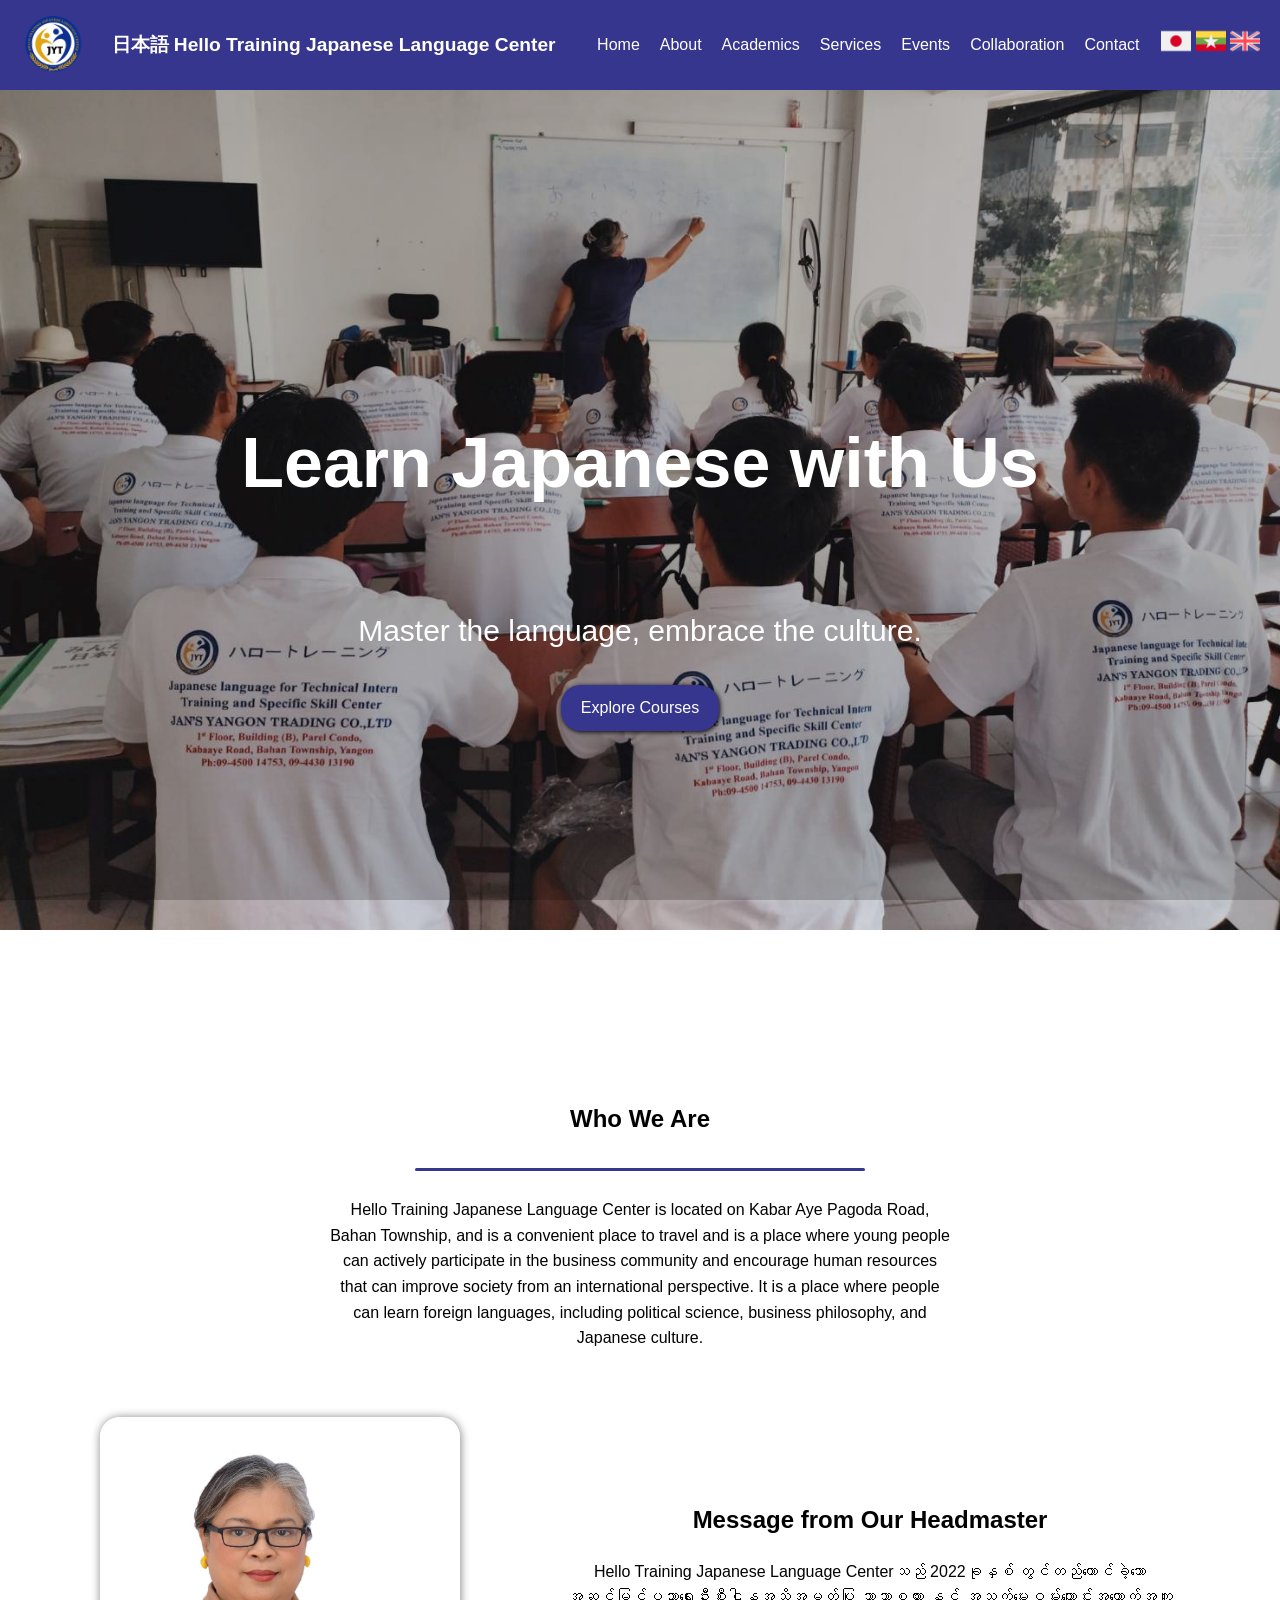
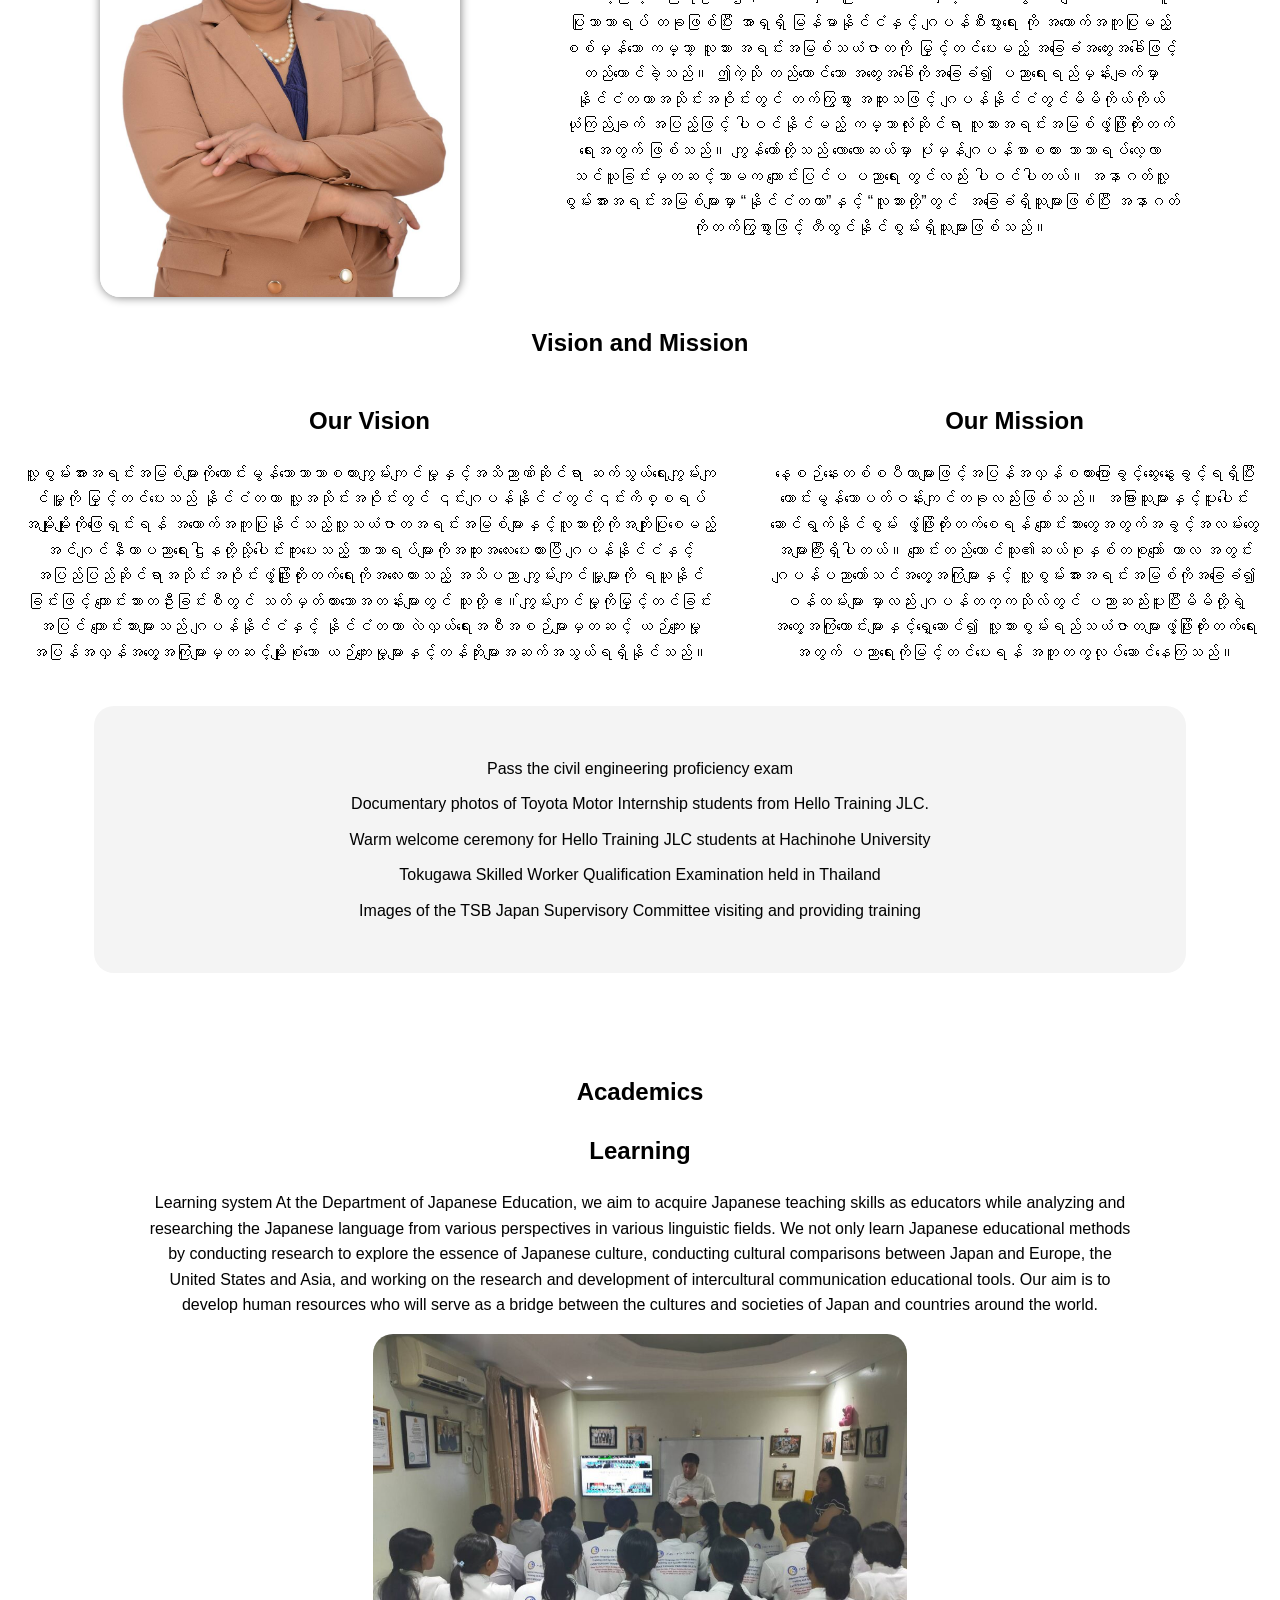
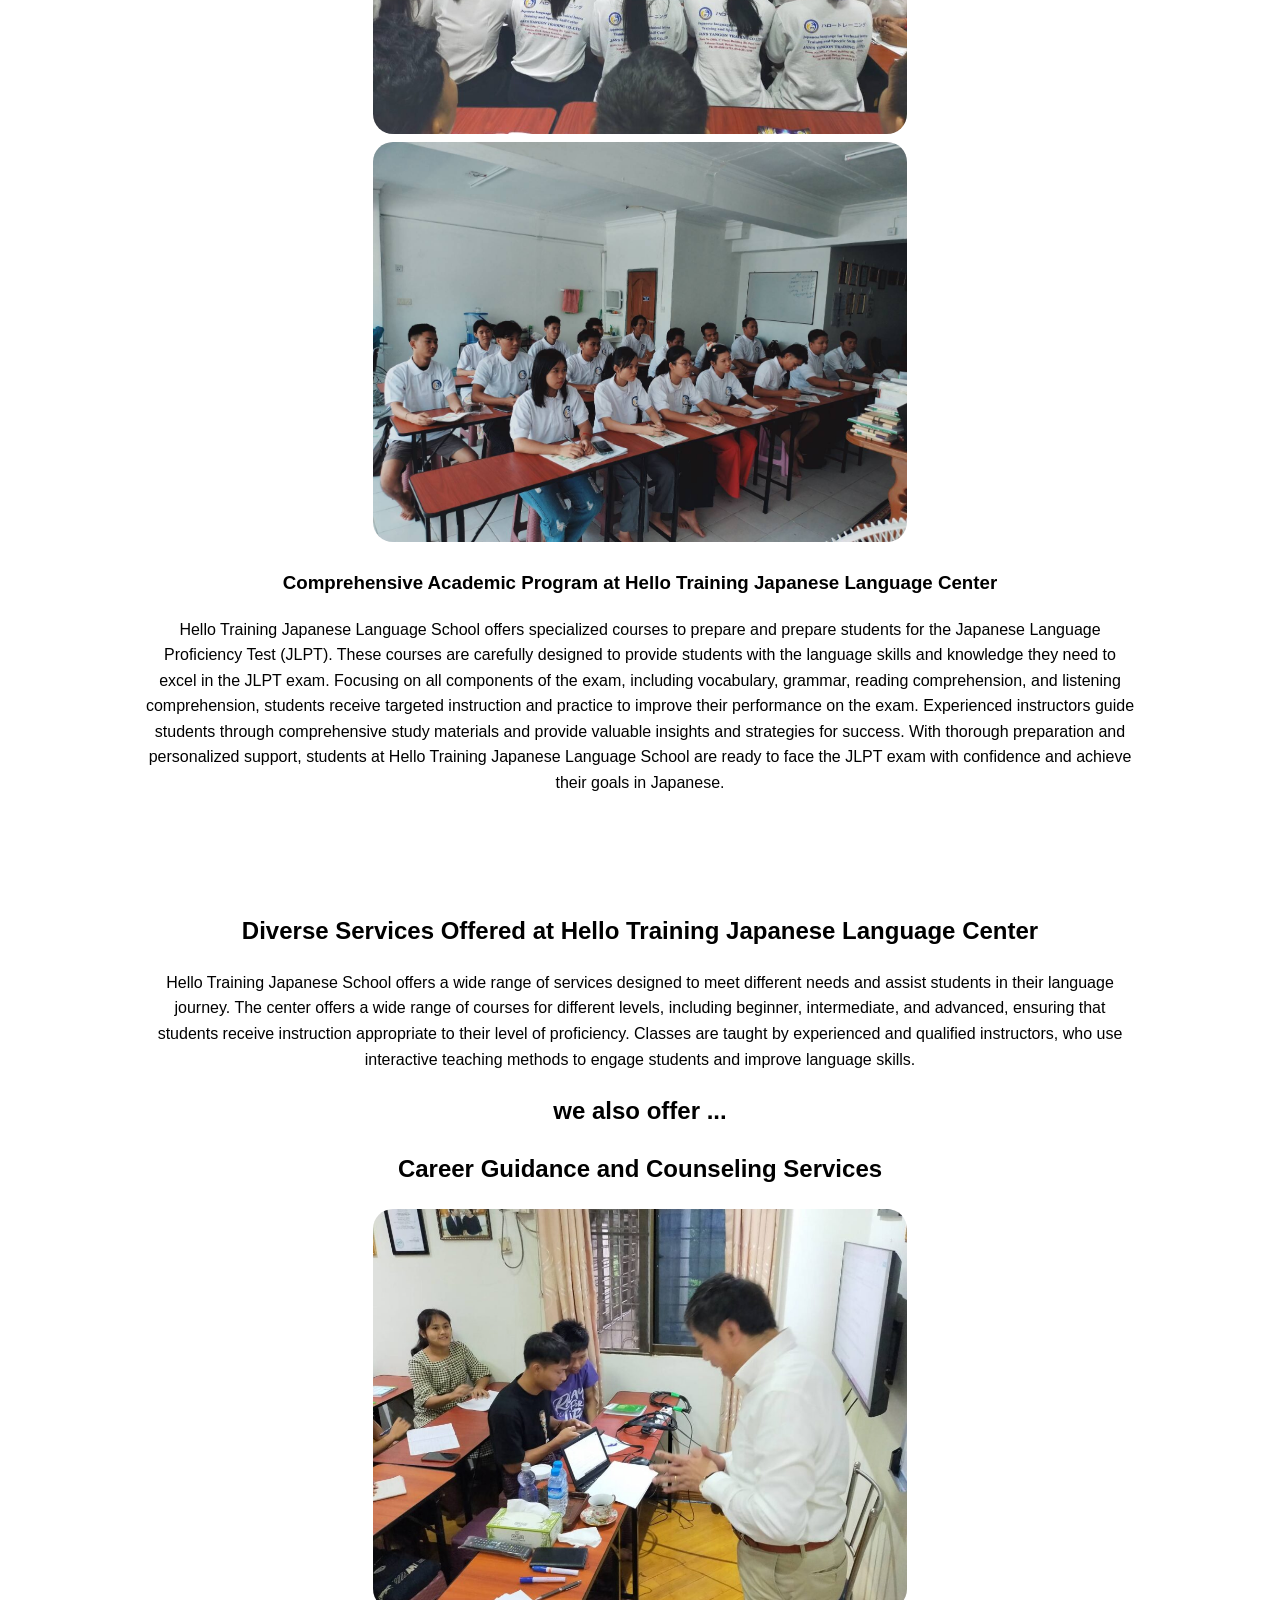
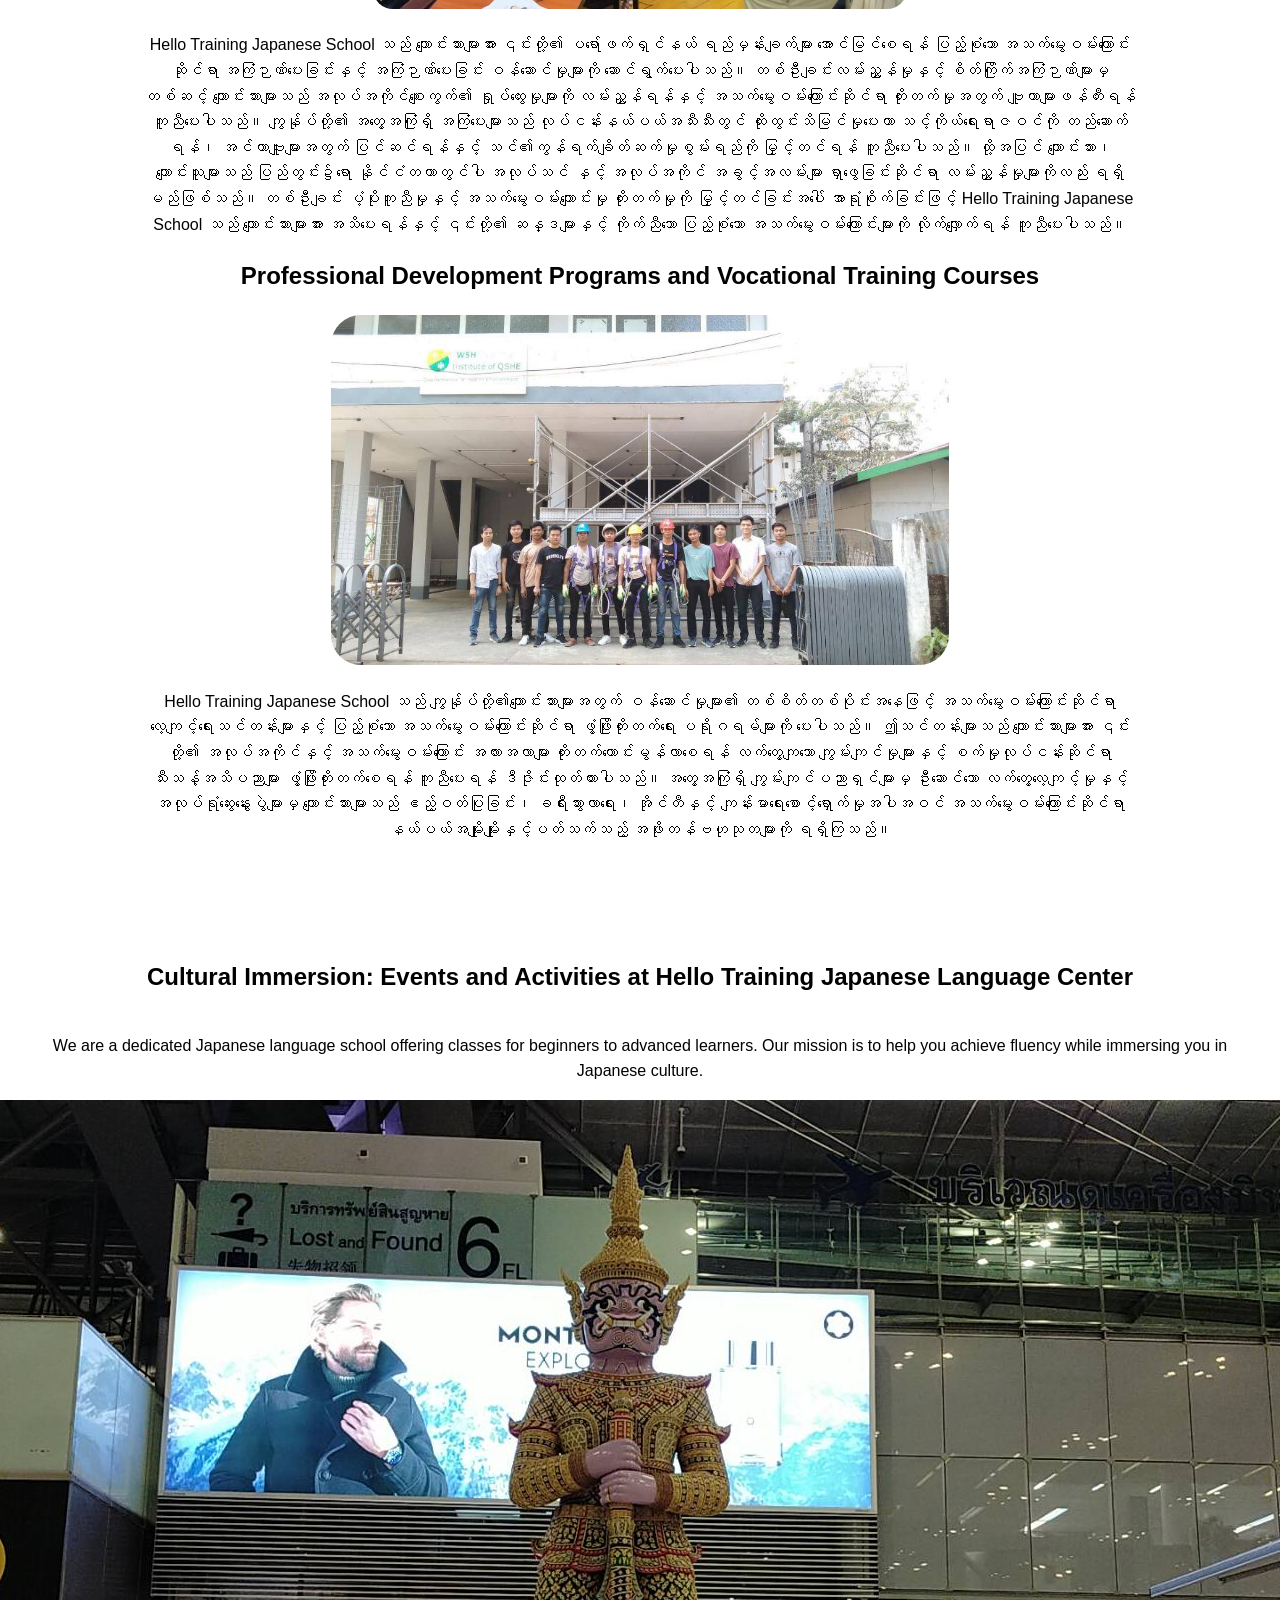
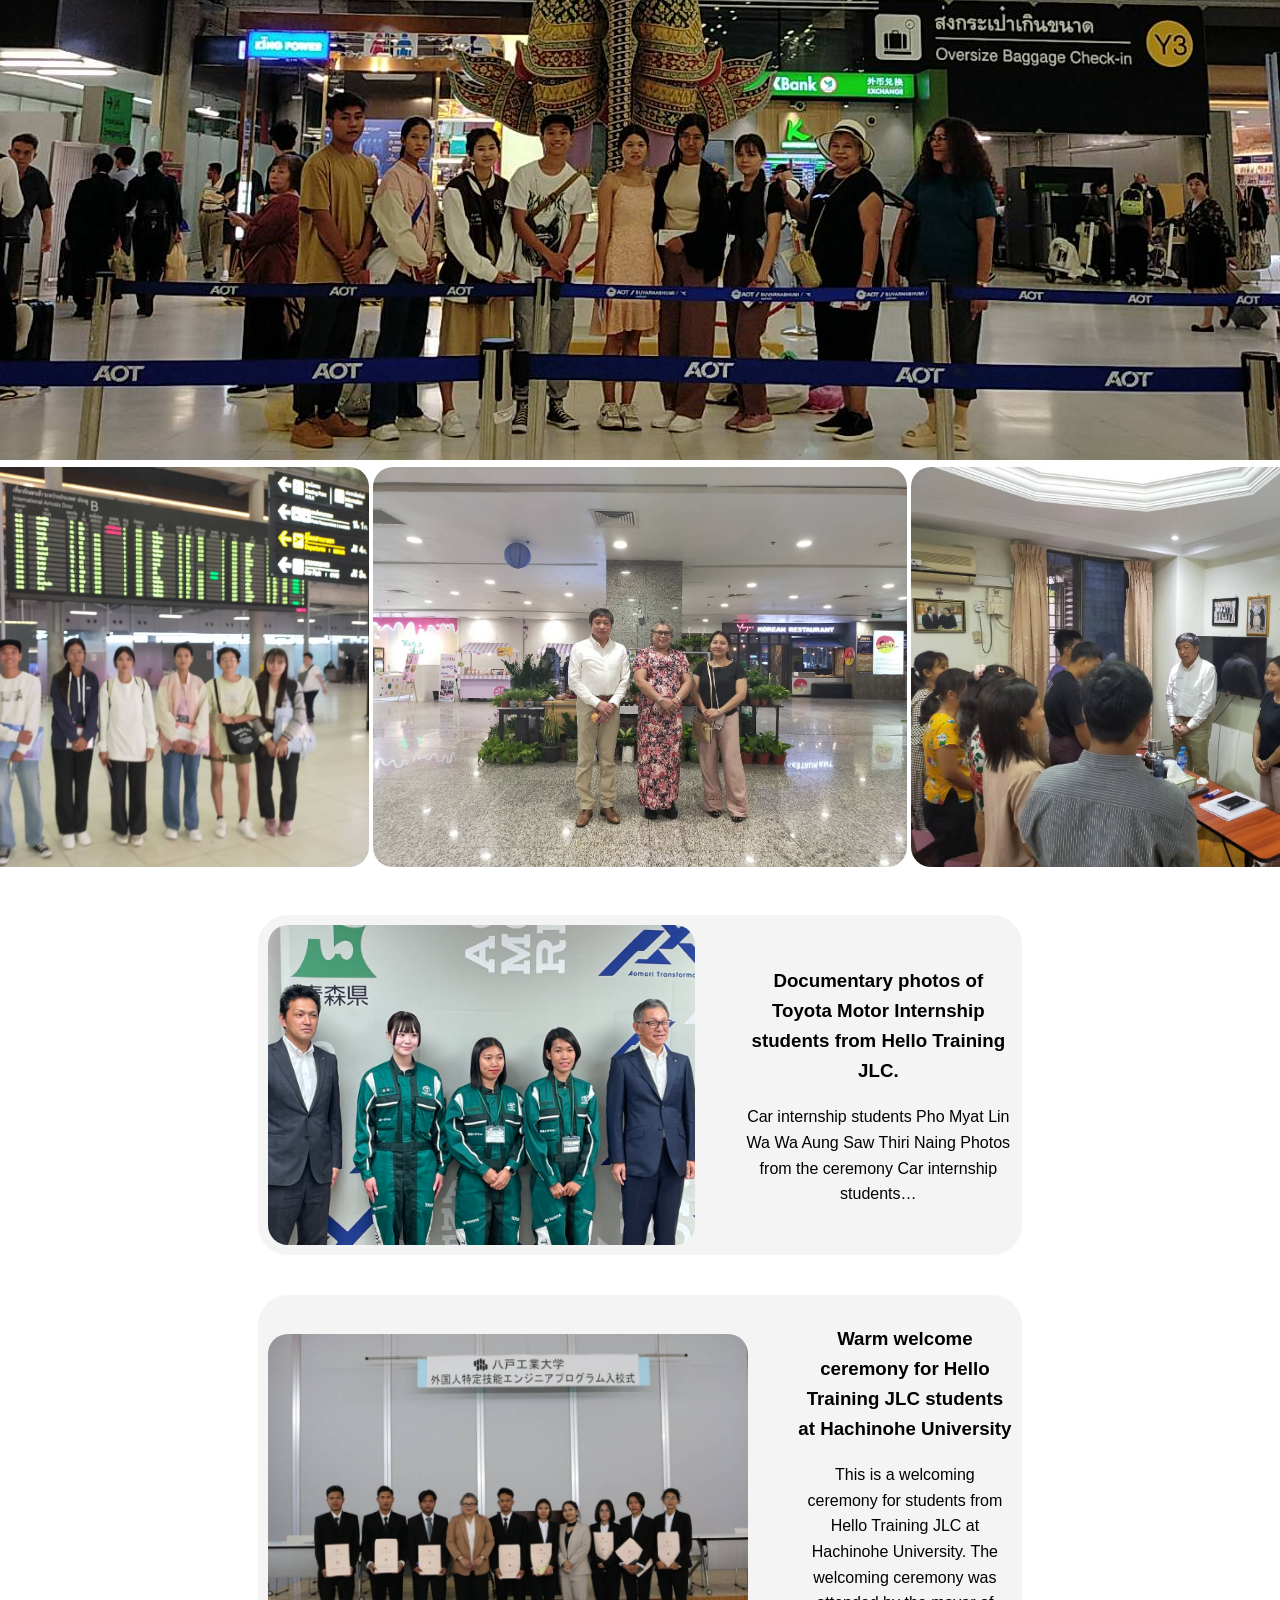
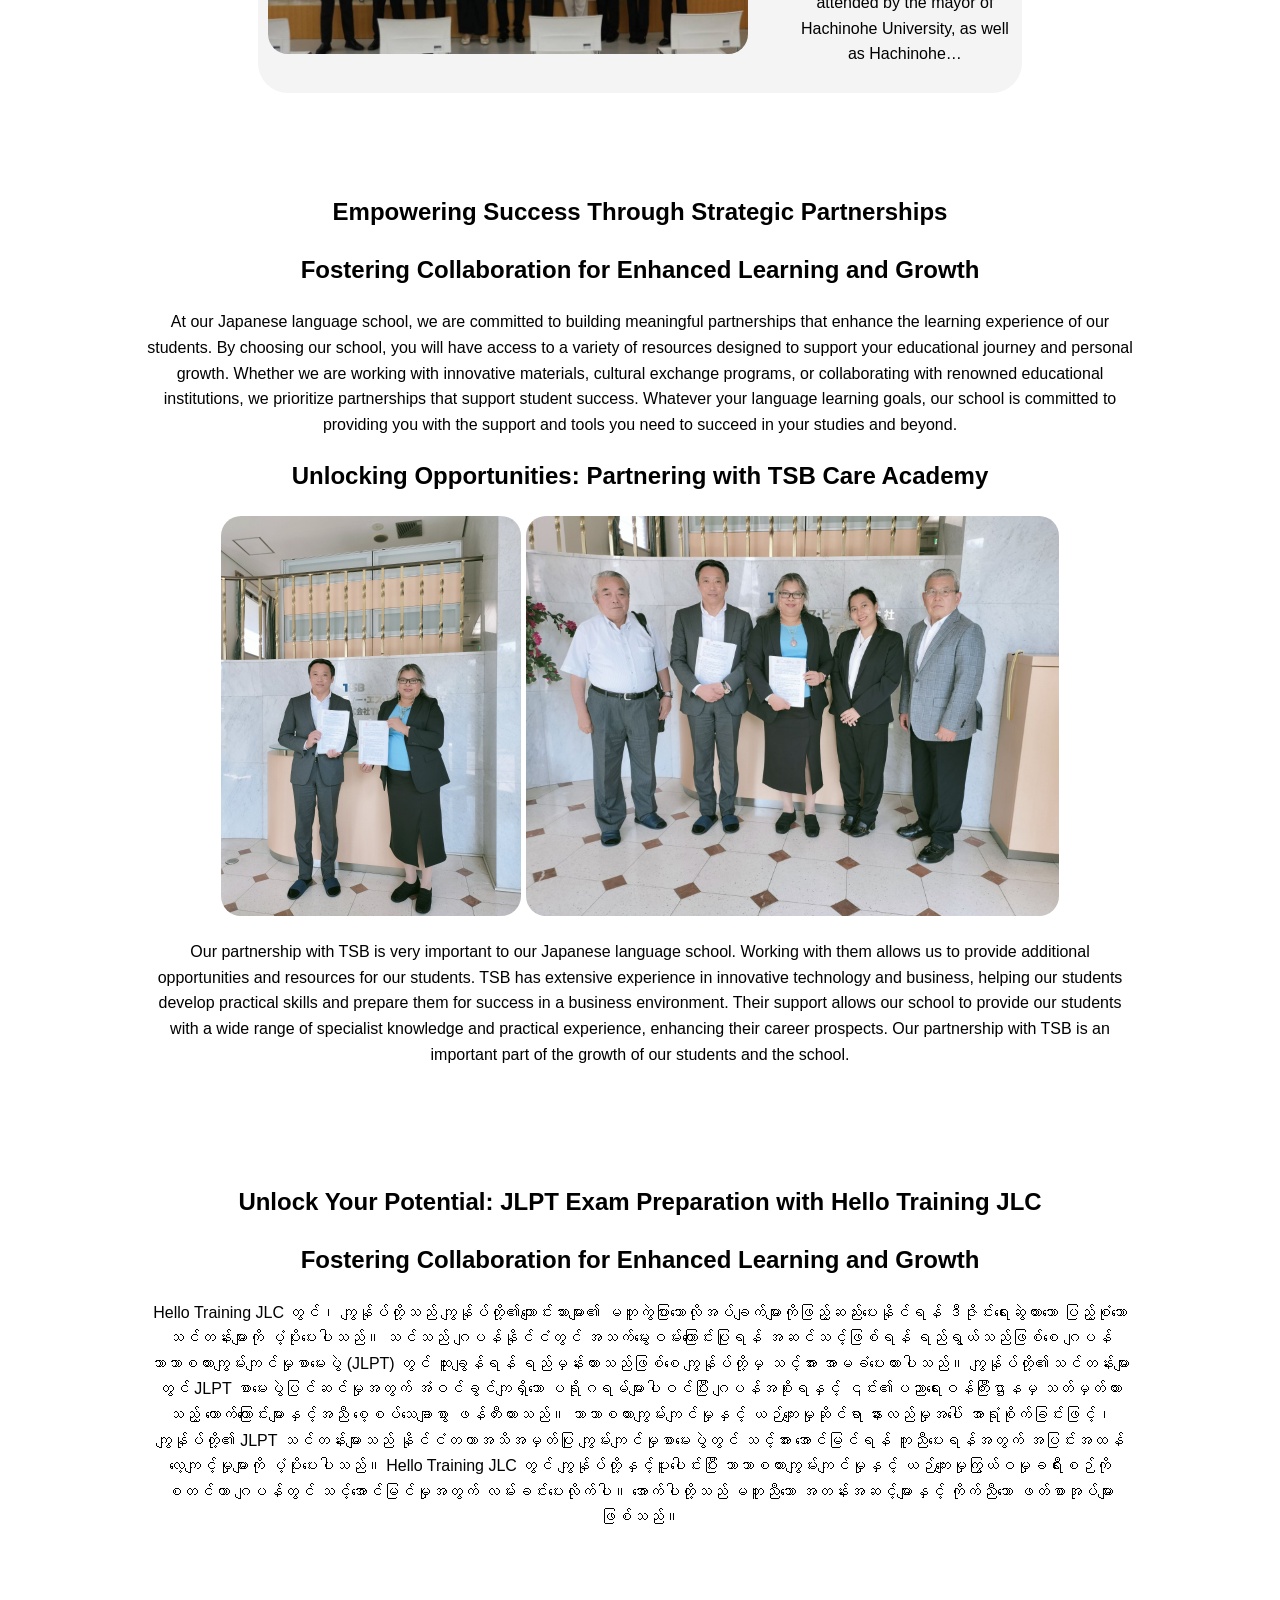
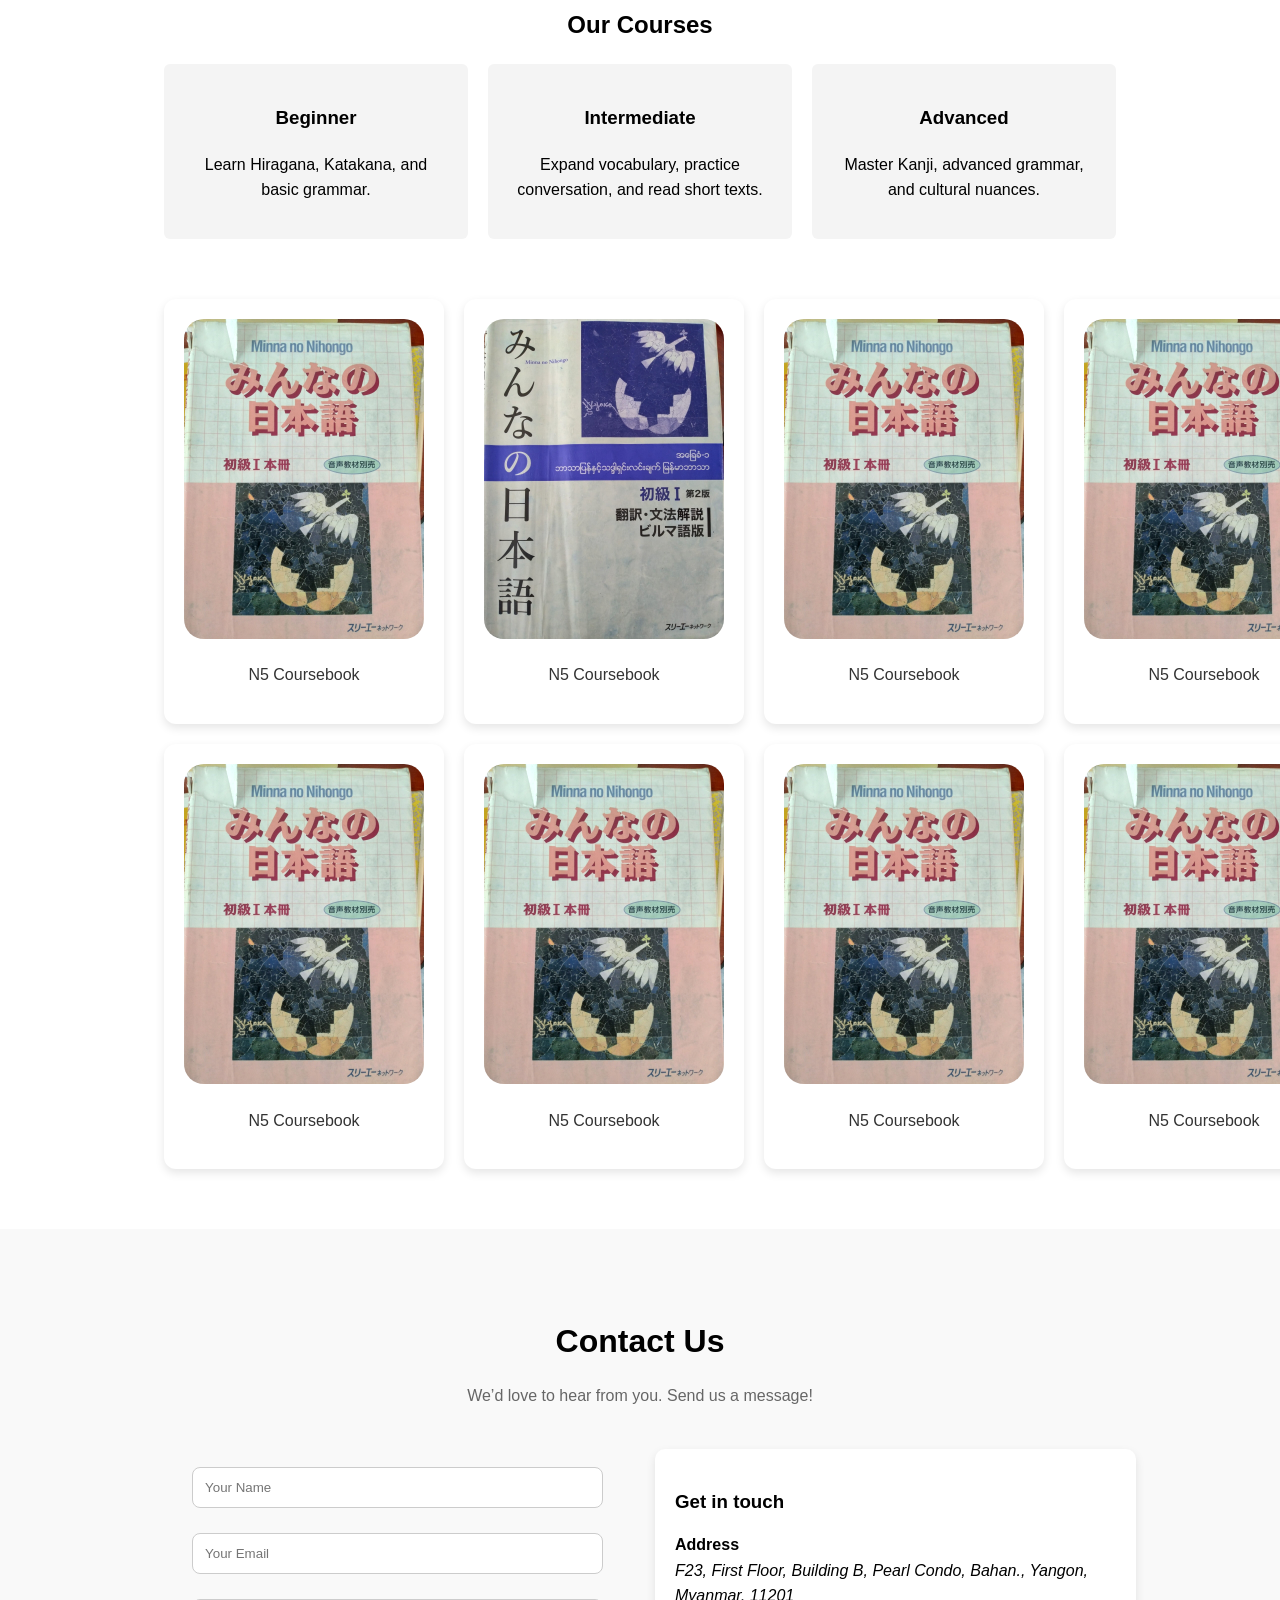
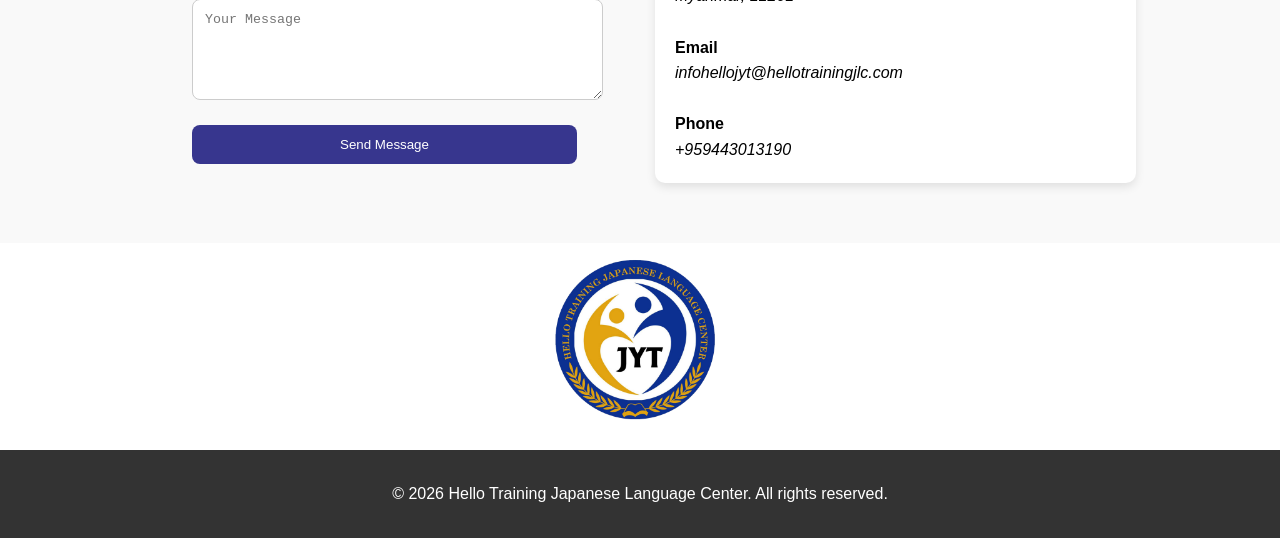
==== commit 066e2071: "second commit" ====
--- a/index.html
+++ b/index.html
@@ -122,7 +122,7 @@
     <h2>Cultural Immersion: Events and Activities at Hello Training Japanese Language Center</h2>
     <p>We are a dedicated Japanese language school offering classes for beginners to advanced learners. Our mission is to help you achieve fluency while immersing you in Japanese culture.</p>
     <div>
-        <img src="/images/4165.jpg" class="academics-img-1" alt="">    
+        <img src="/images/4165.jpg" class="academics-img-2" alt="">    
         <img src="/images/4169_0.jpg" class="academics-img-1" alt="">    
         <img src="/images/4170_0.jpg" class="academics-img-1" alt="">    
         <img src="/images/4171_0.jpg" class="academics-img-1" alt="">    
--- a/style.css
+++ b/style.css
@@ -285,6 +285,7 @@
   border-radius: 20px;
 }
 
+
 .event-img-1{
   height: 20rem;
   border-radius: 20px;
@@ -502,7 +503,7 @@
 }
 
 .academics-img-1-pro{
-  height: 230px;
+  height: 165px;
   border-radius: 10px;
 }
 
@@ -512,4 +513,18 @@
   gap: 20px;
 }
 
-}+ .academics-img-2 {
+  height: 13rem;
+  border-radius: 20px;
+}
+
+
+}
+
+/* @media (max-width: 768px) {
+  .academics-img-2 {
+  height: 1rem;
+  border-radius: 20px;
+}
+  
+} */
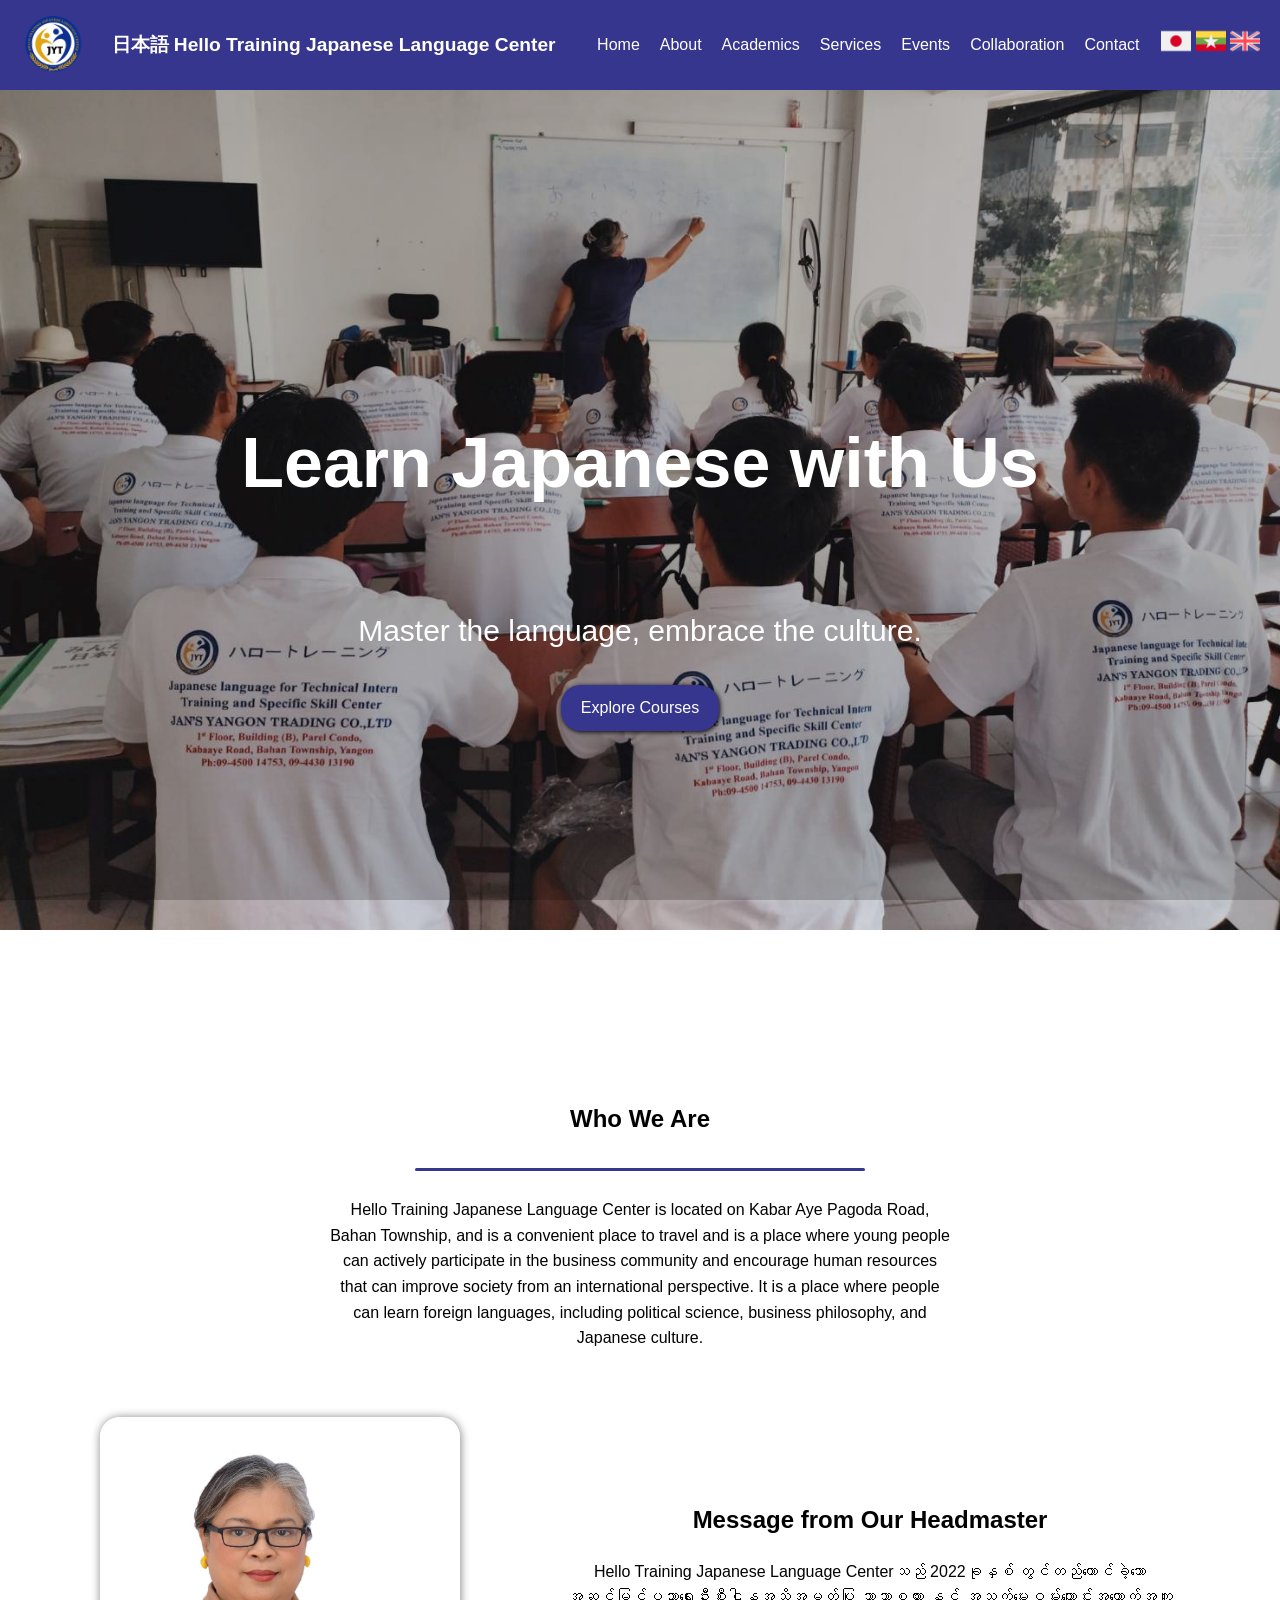
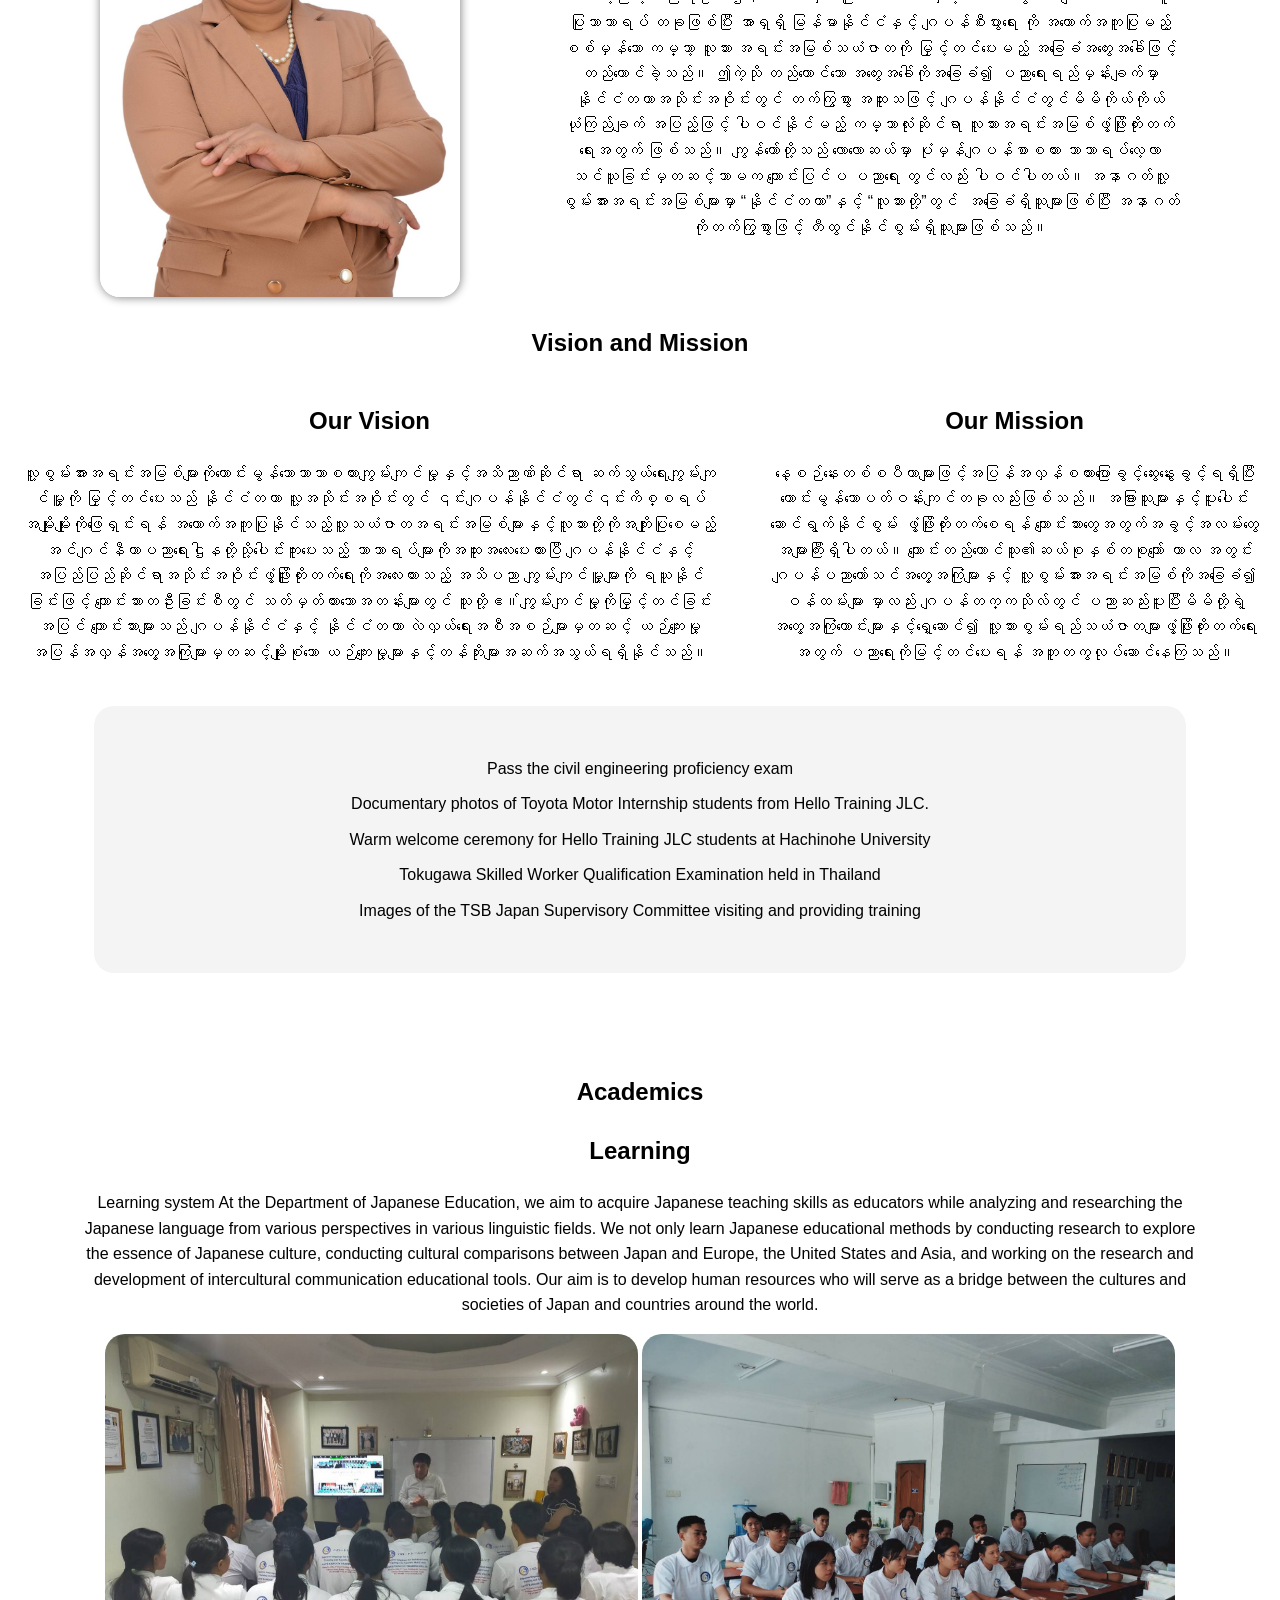
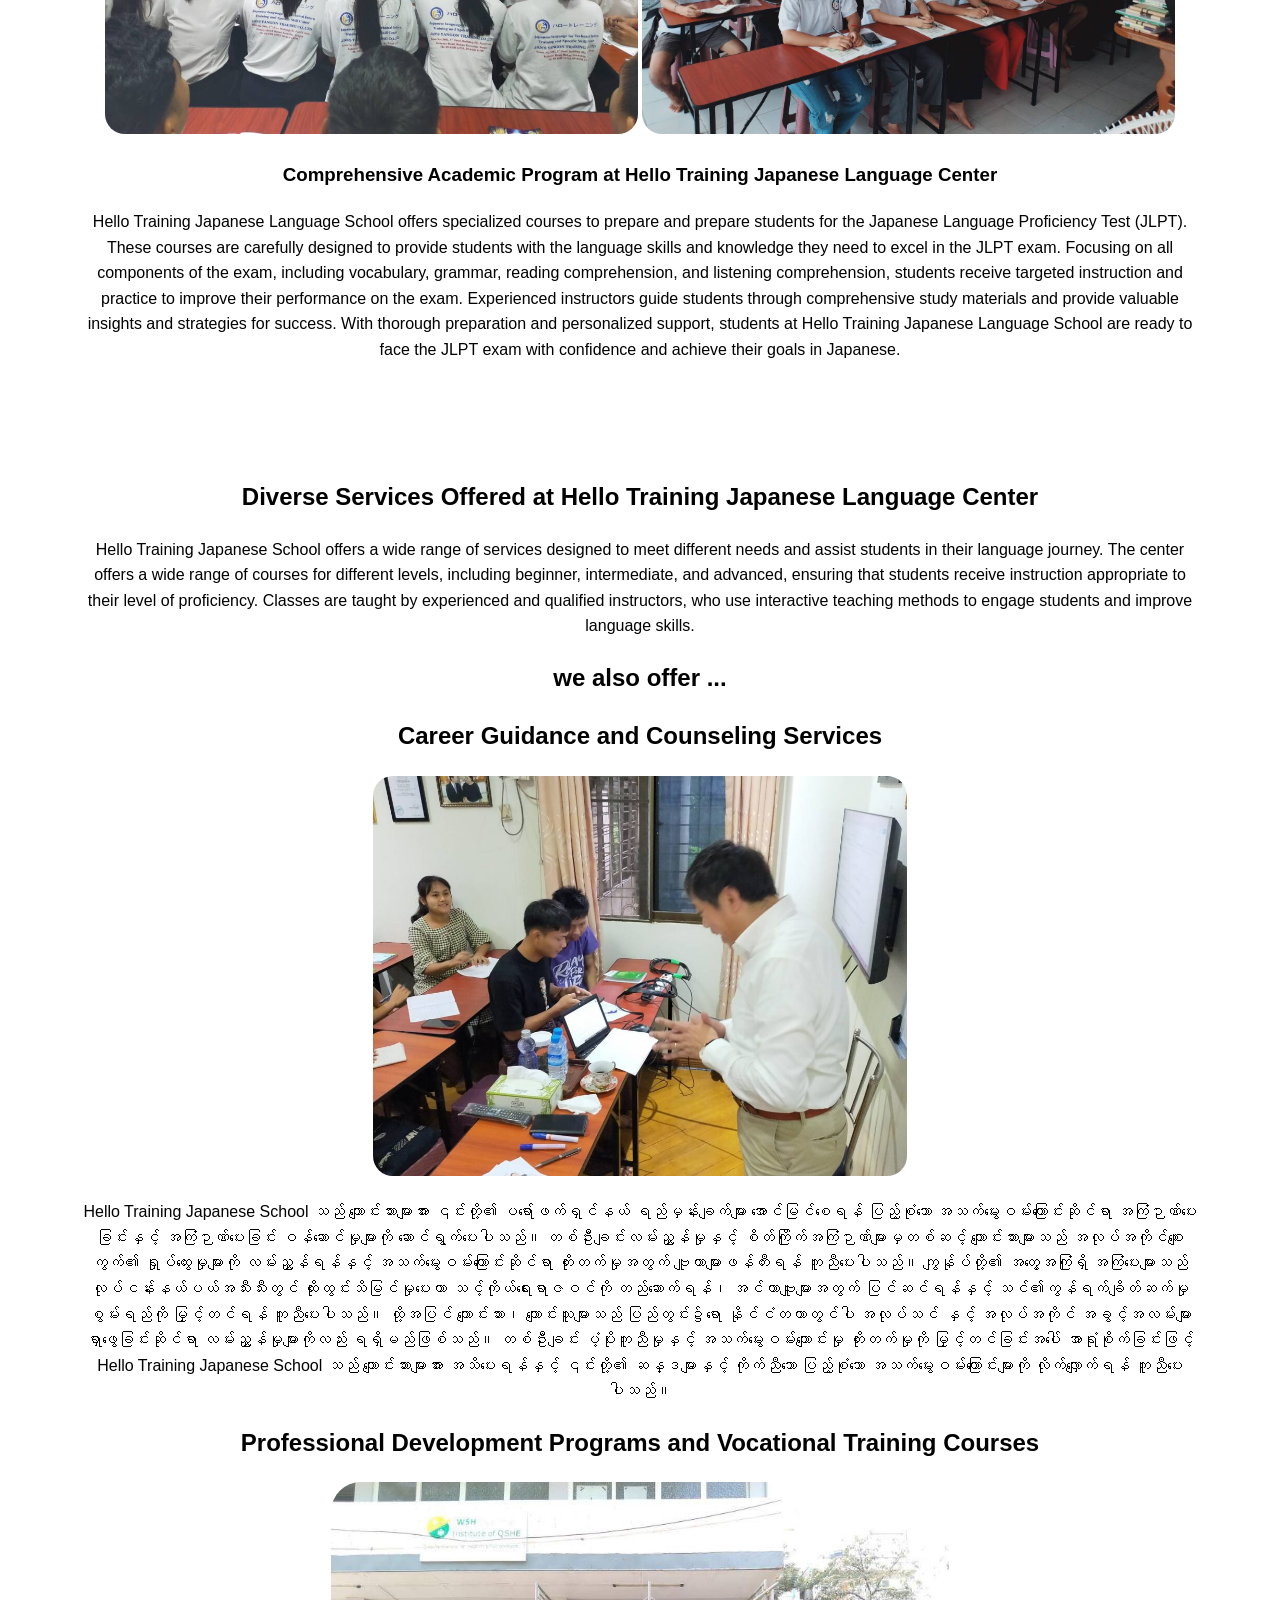
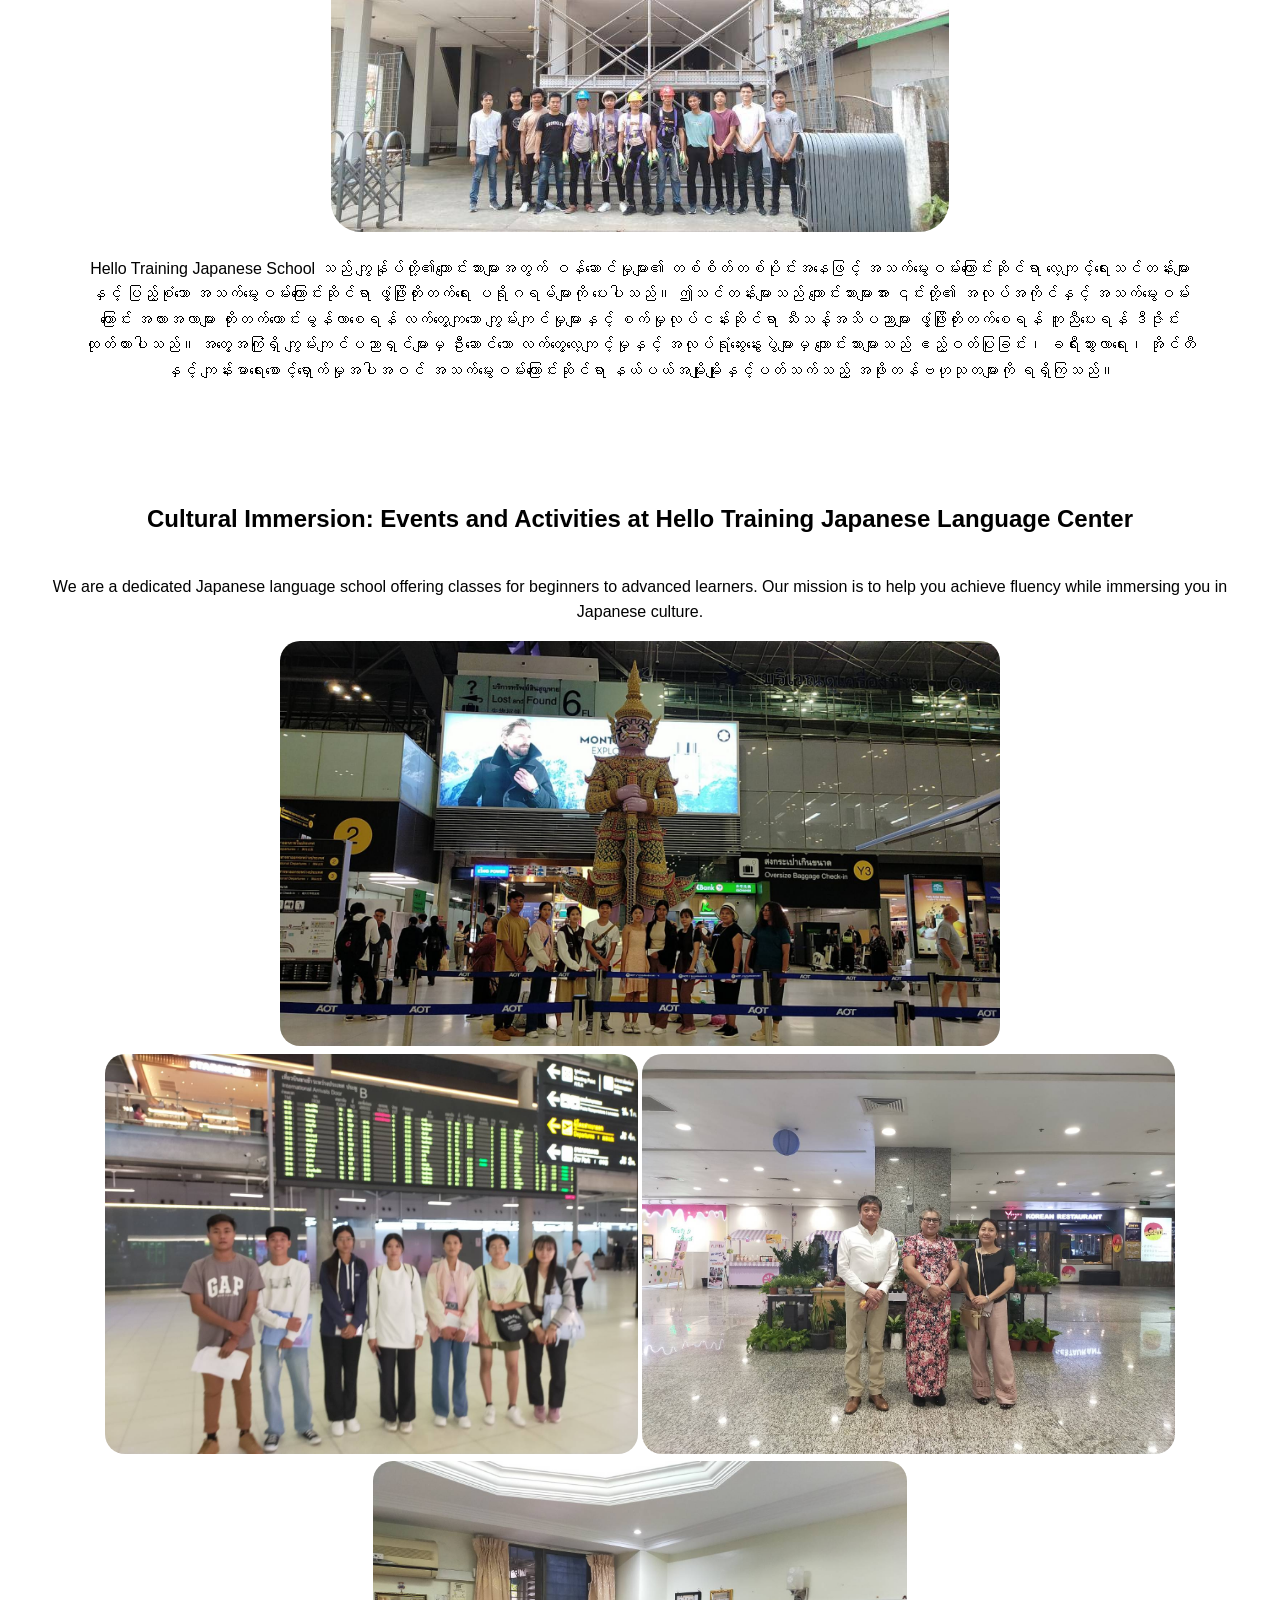
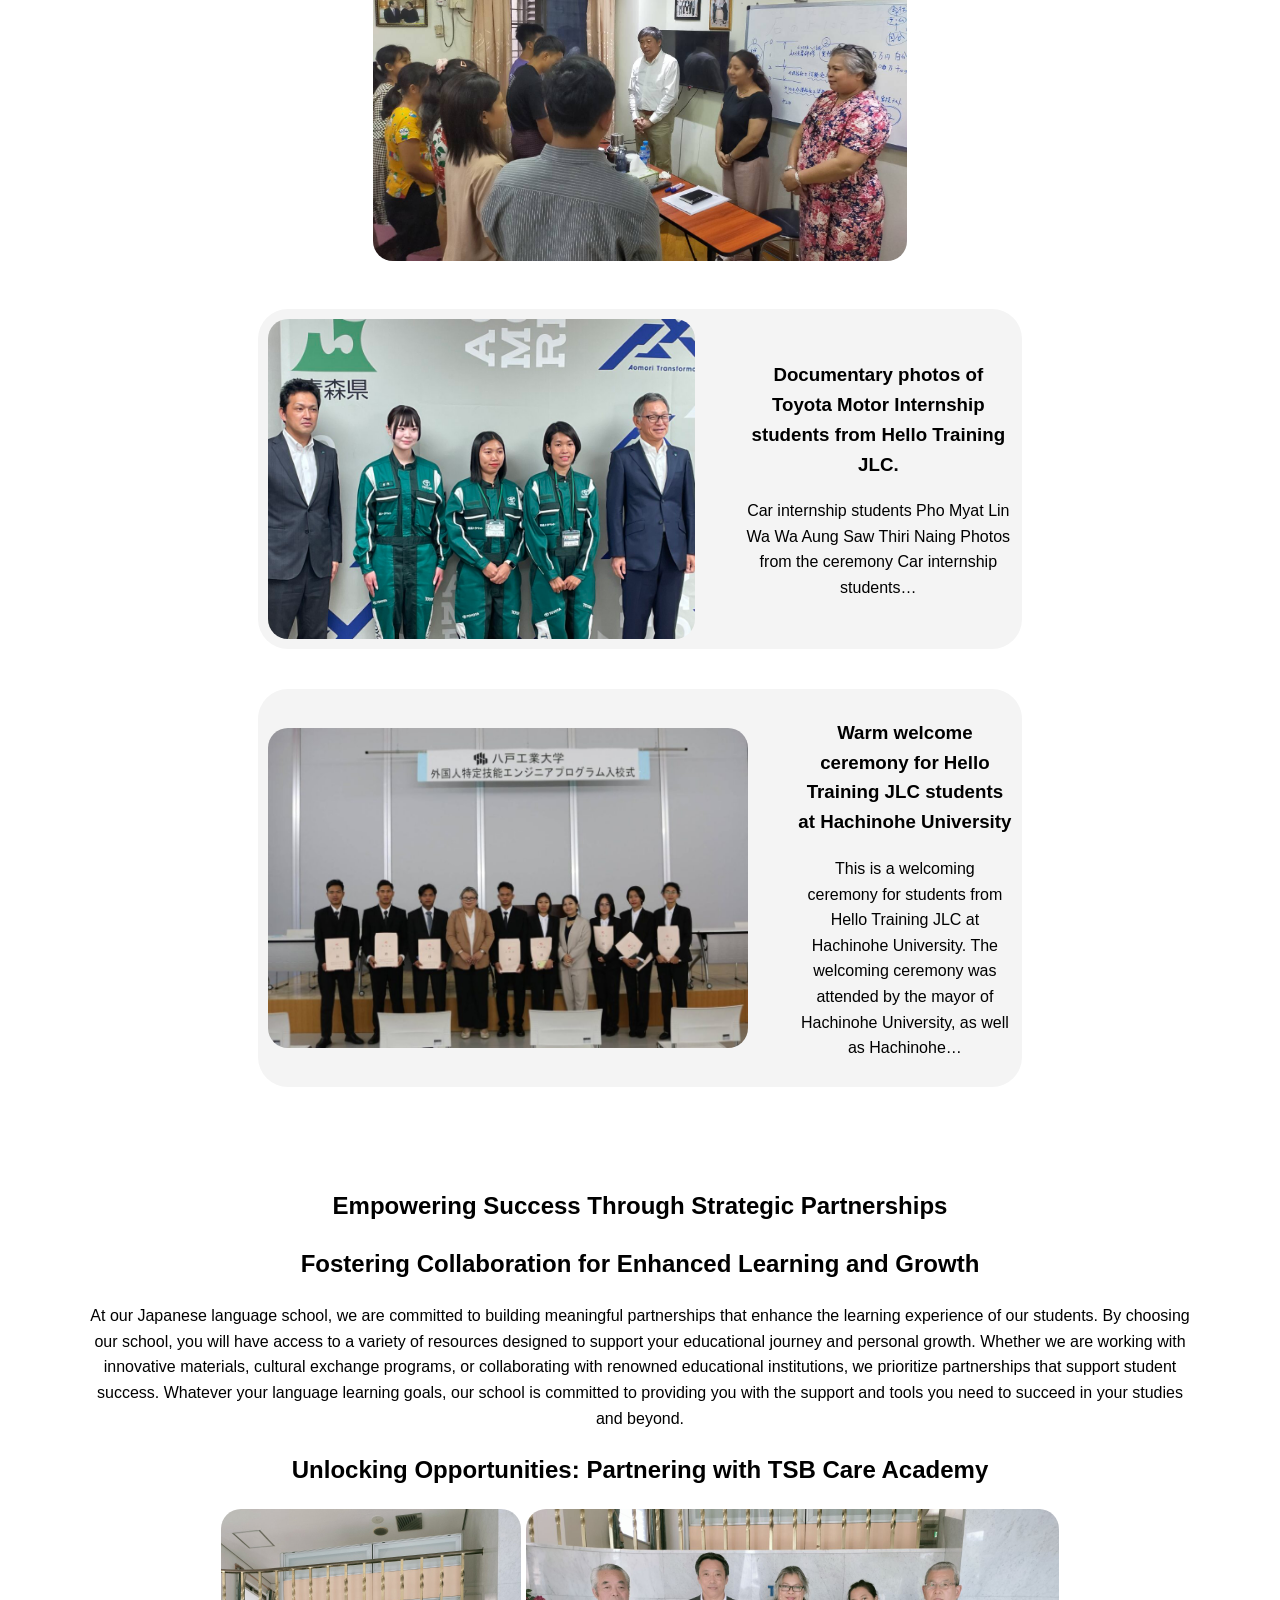
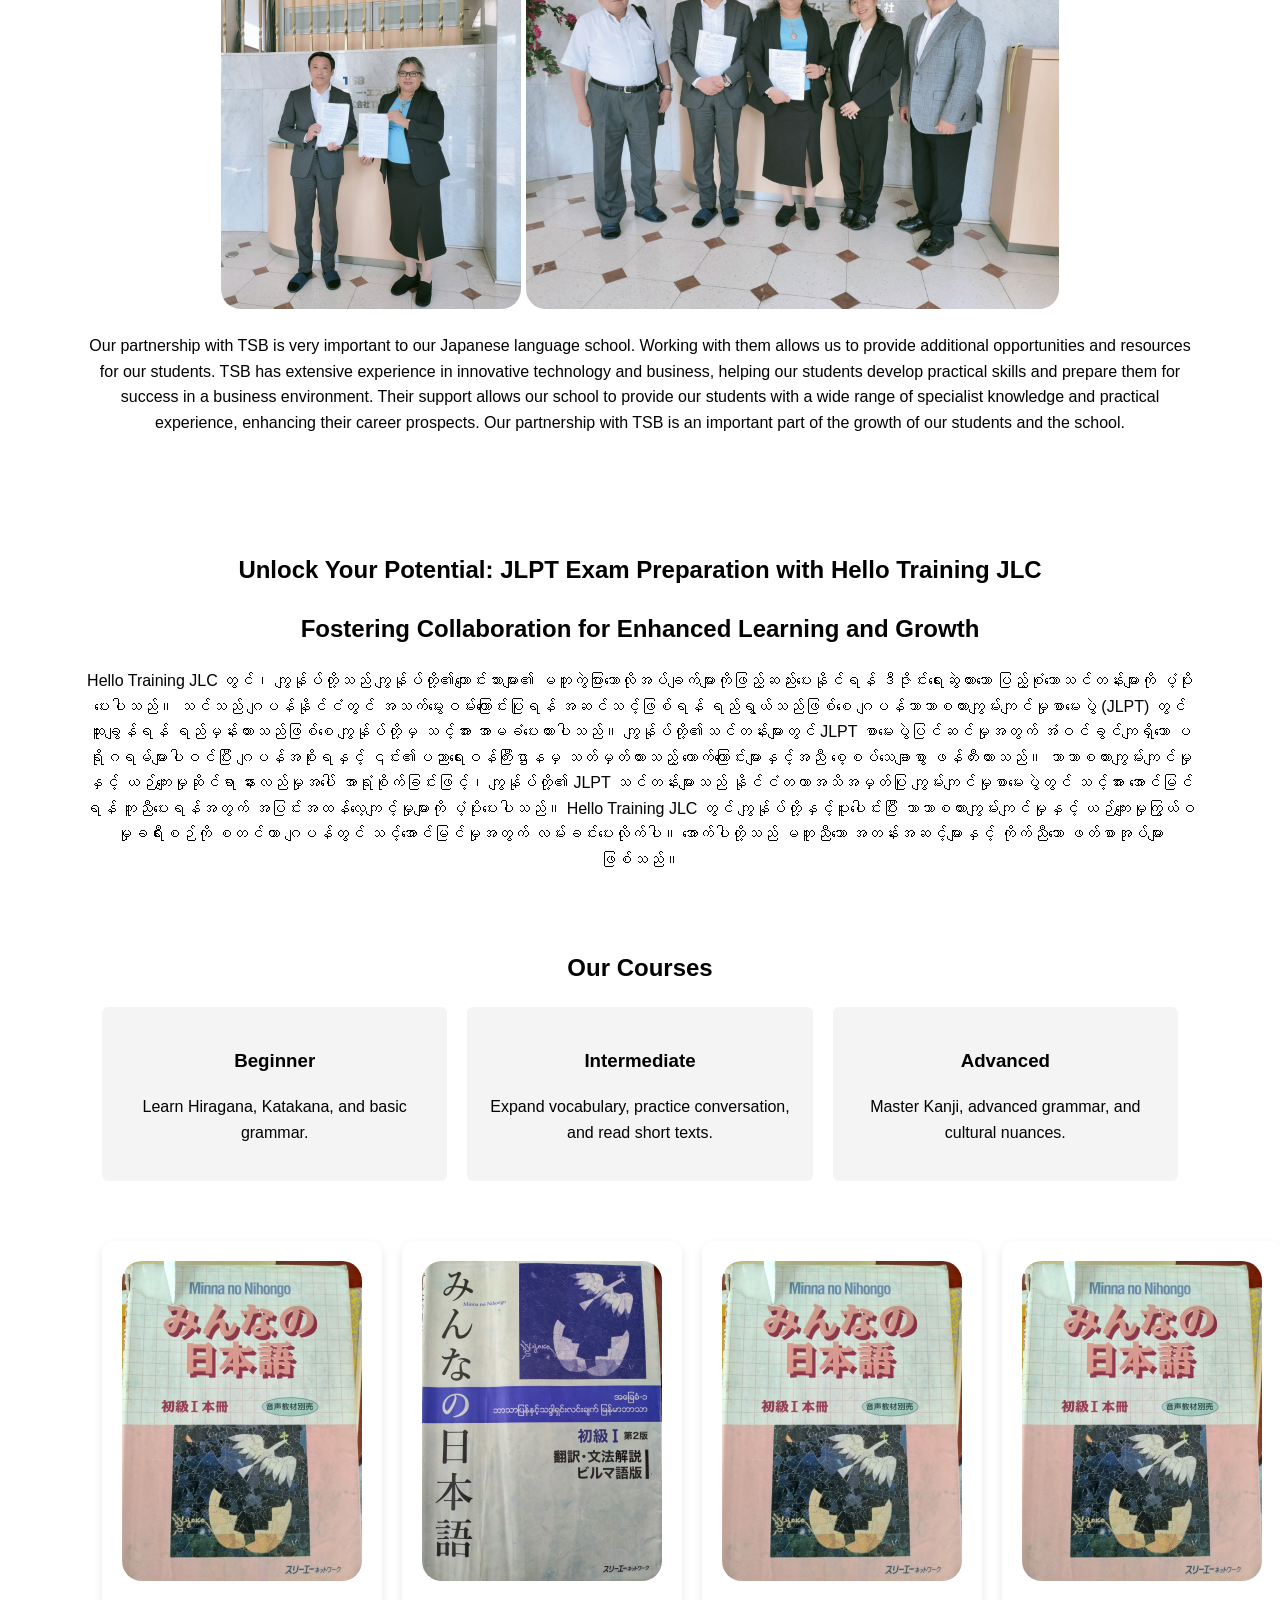
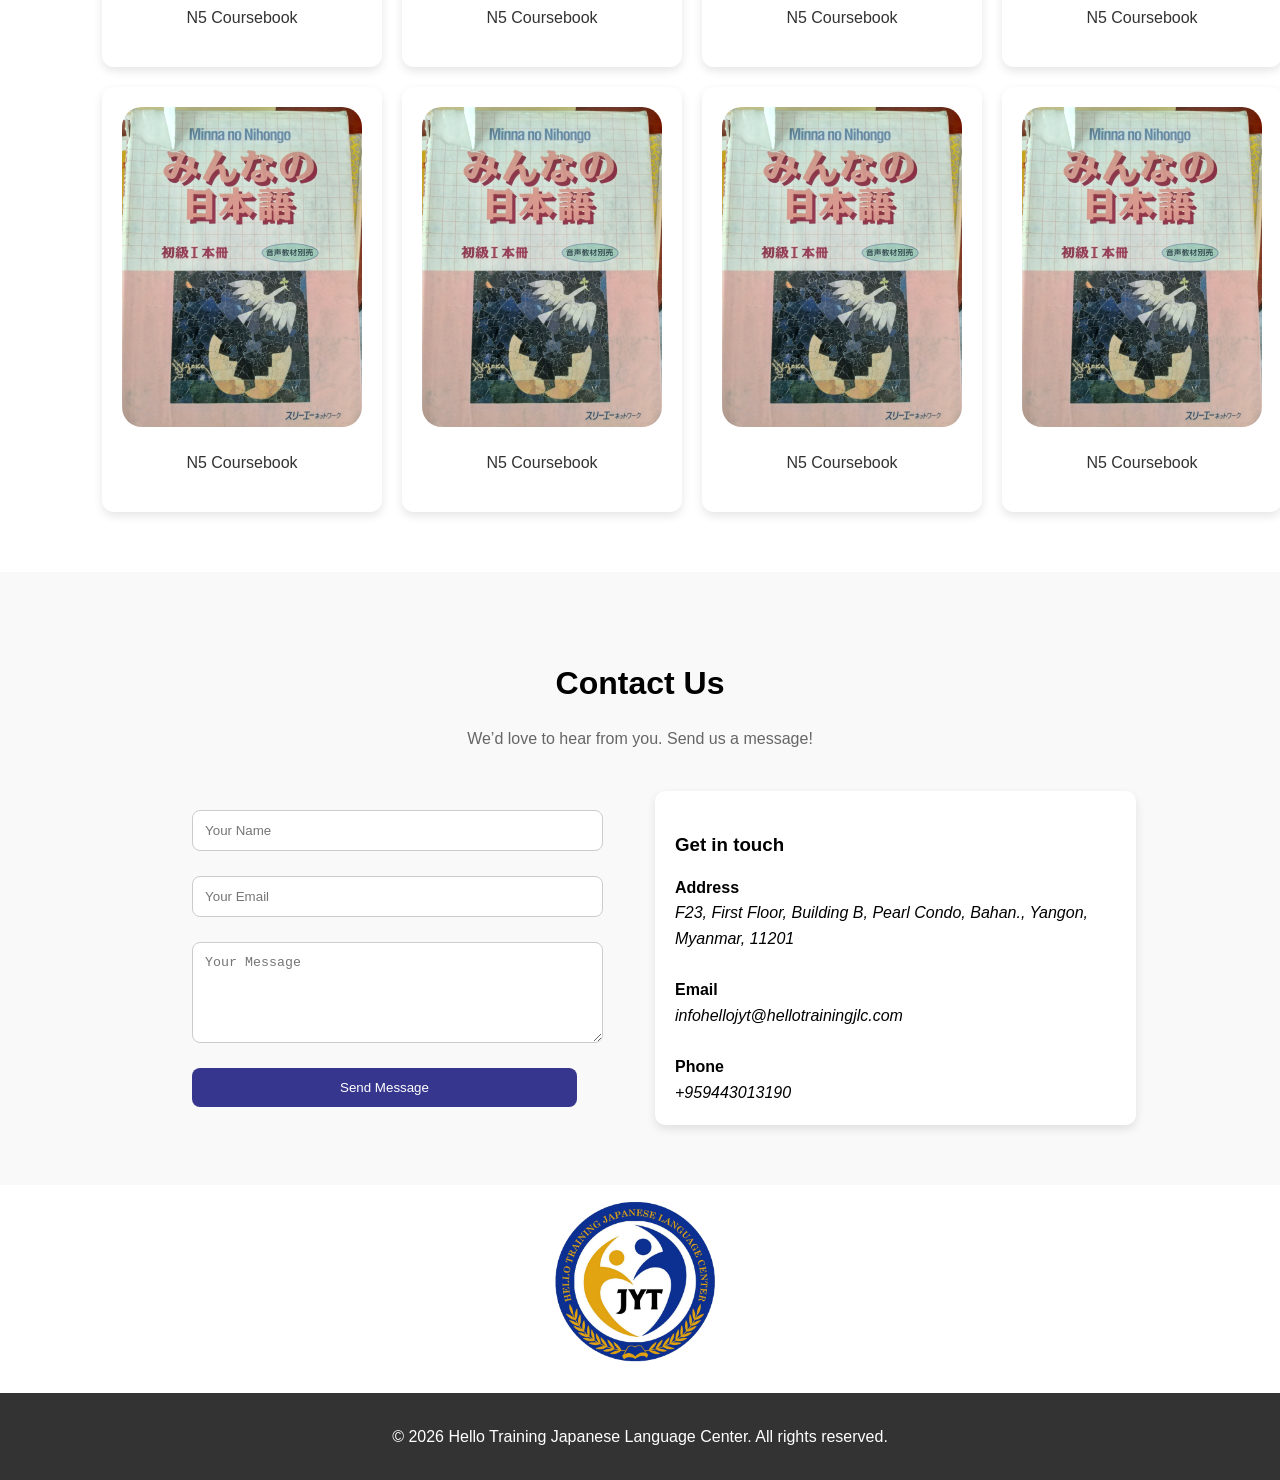
==== commit 288d0df2: "third commit" ====
--- a/index.html
+++ b/index.html
@@ -4,7 +4,7 @@
   <meta charset="UTF-8">
   <meta name="viewport" content="width=device-width, initial-scale=1.0">
   <title>Japanese Language School</title>
-  <link rel="stylesheet" href="style.css">
+  <link rel="stylesheet" href="/style.css">
 </head>
 <body>
   <!-- Header -->
--- a/style.css
+++ b/style.css
@@ -191,6 +191,10 @@
   border: 1px solid #ccc;
 }
 
+.academics-img-2 { 
+  height: 405px;
+  border-radius: 20px;
+}
 
 .about-us-container{
     /* color: red; */
@@ -277,7 +281,7 @@
 }
 
 .academics-1{
-  width: 80%;
+  width: 90%;
 }
 
 .academics-img-1 {
@@ -476,6 +480,11 @@
   height: 15rem;
   border-radius: 20px;
 }
+
+/* .academics-img-2 {
+  height: 3rem;
+  border-radius: 20px;
+} */
 .hero h1 {
   font-size: 3rem;
 }
@@ -513,9 +522,14 @@
   gap: 20px;
 }
 
- .academics-img-2 {
+.academics-img-1-pro-2{
   height: 13rem;
-  border-radius: 20px;
+  border-radius: 10px;
+}
+
+.academics-img-2{
+   height: 13rem;
+  border-radius: 10px;
 }
 
 
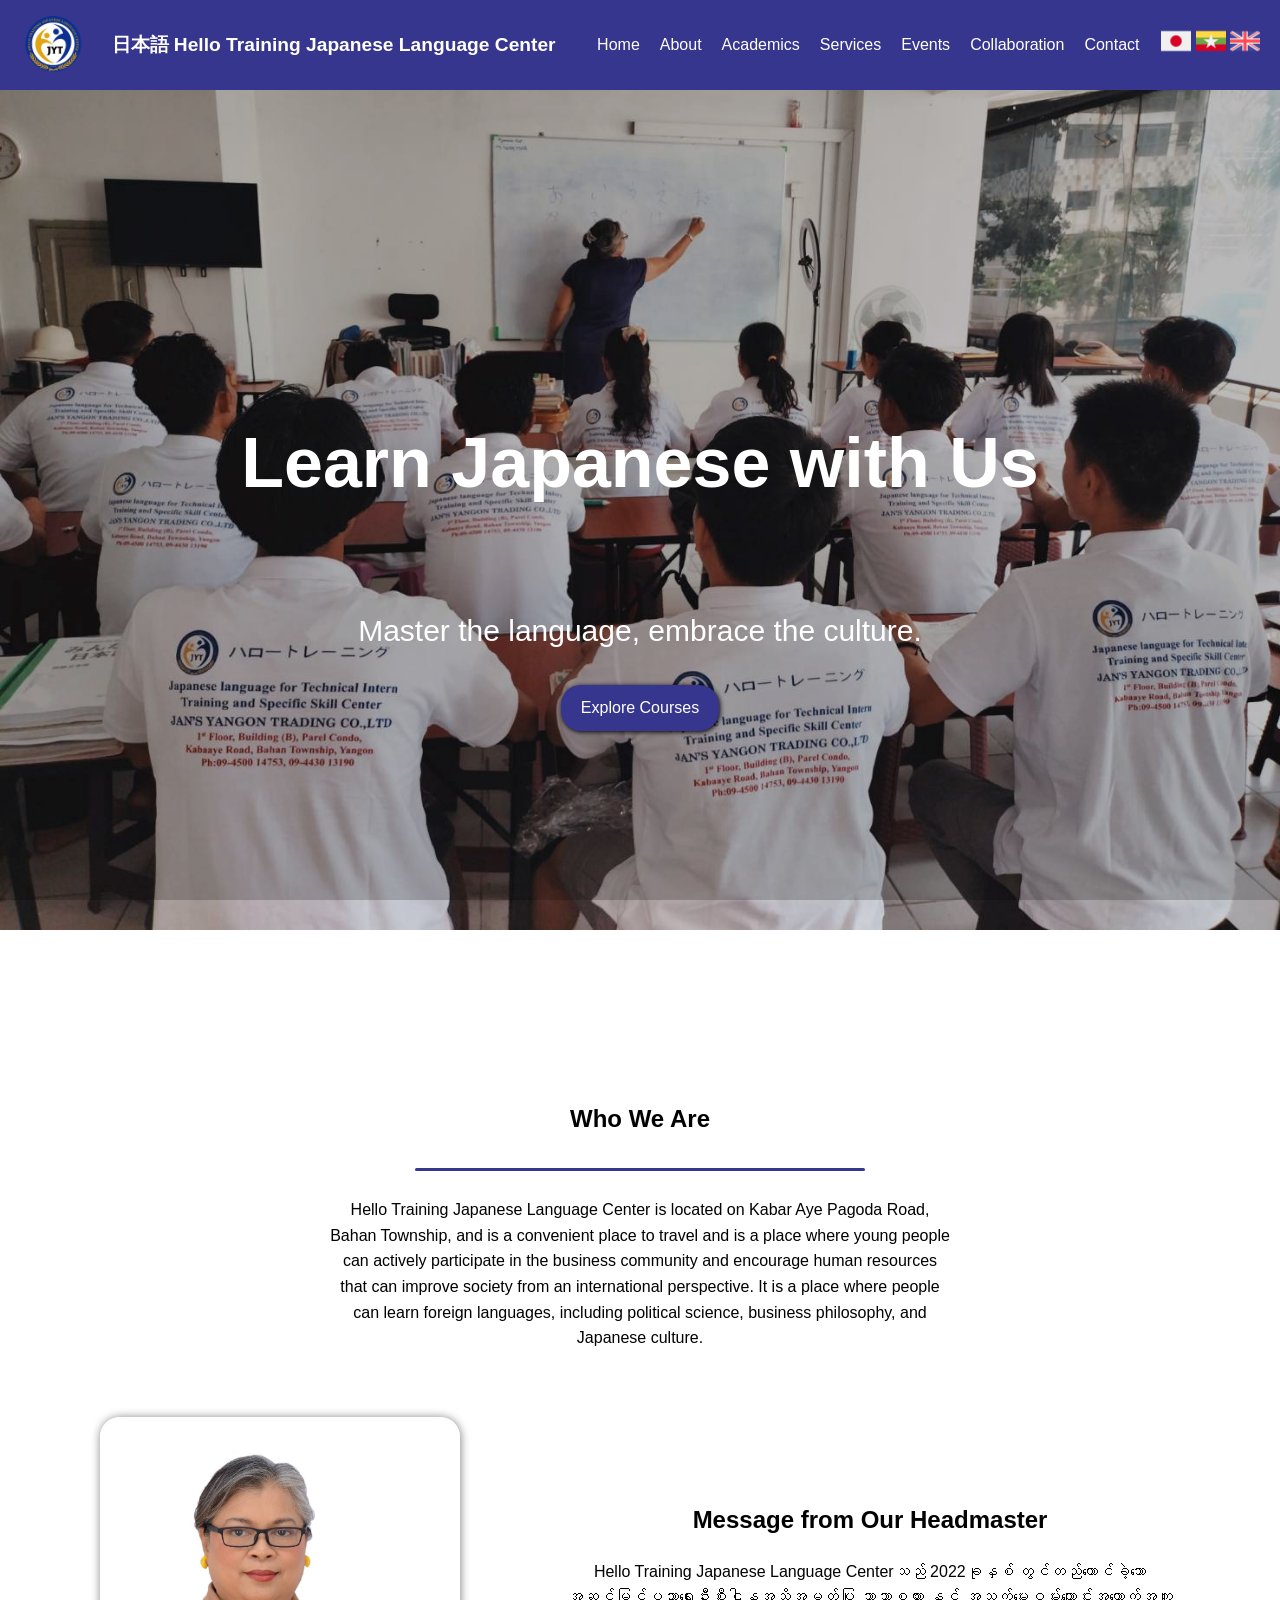
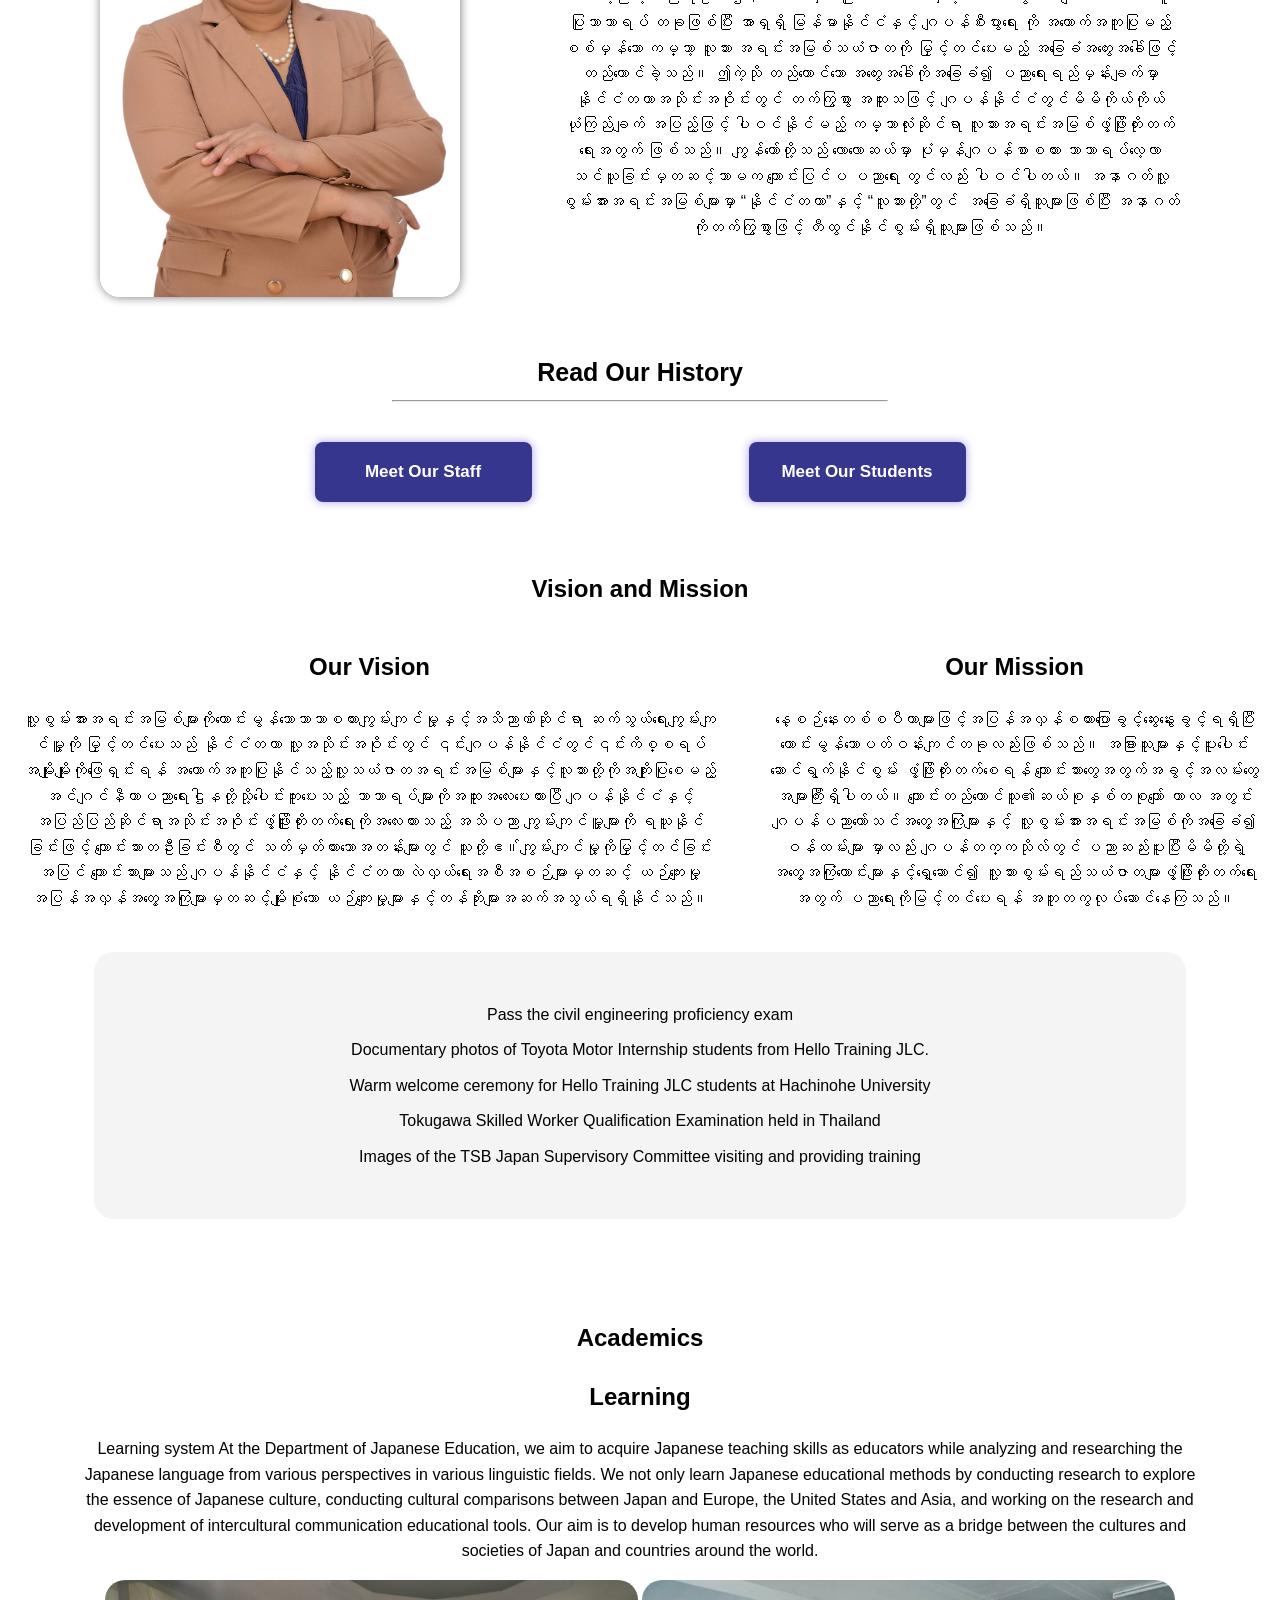
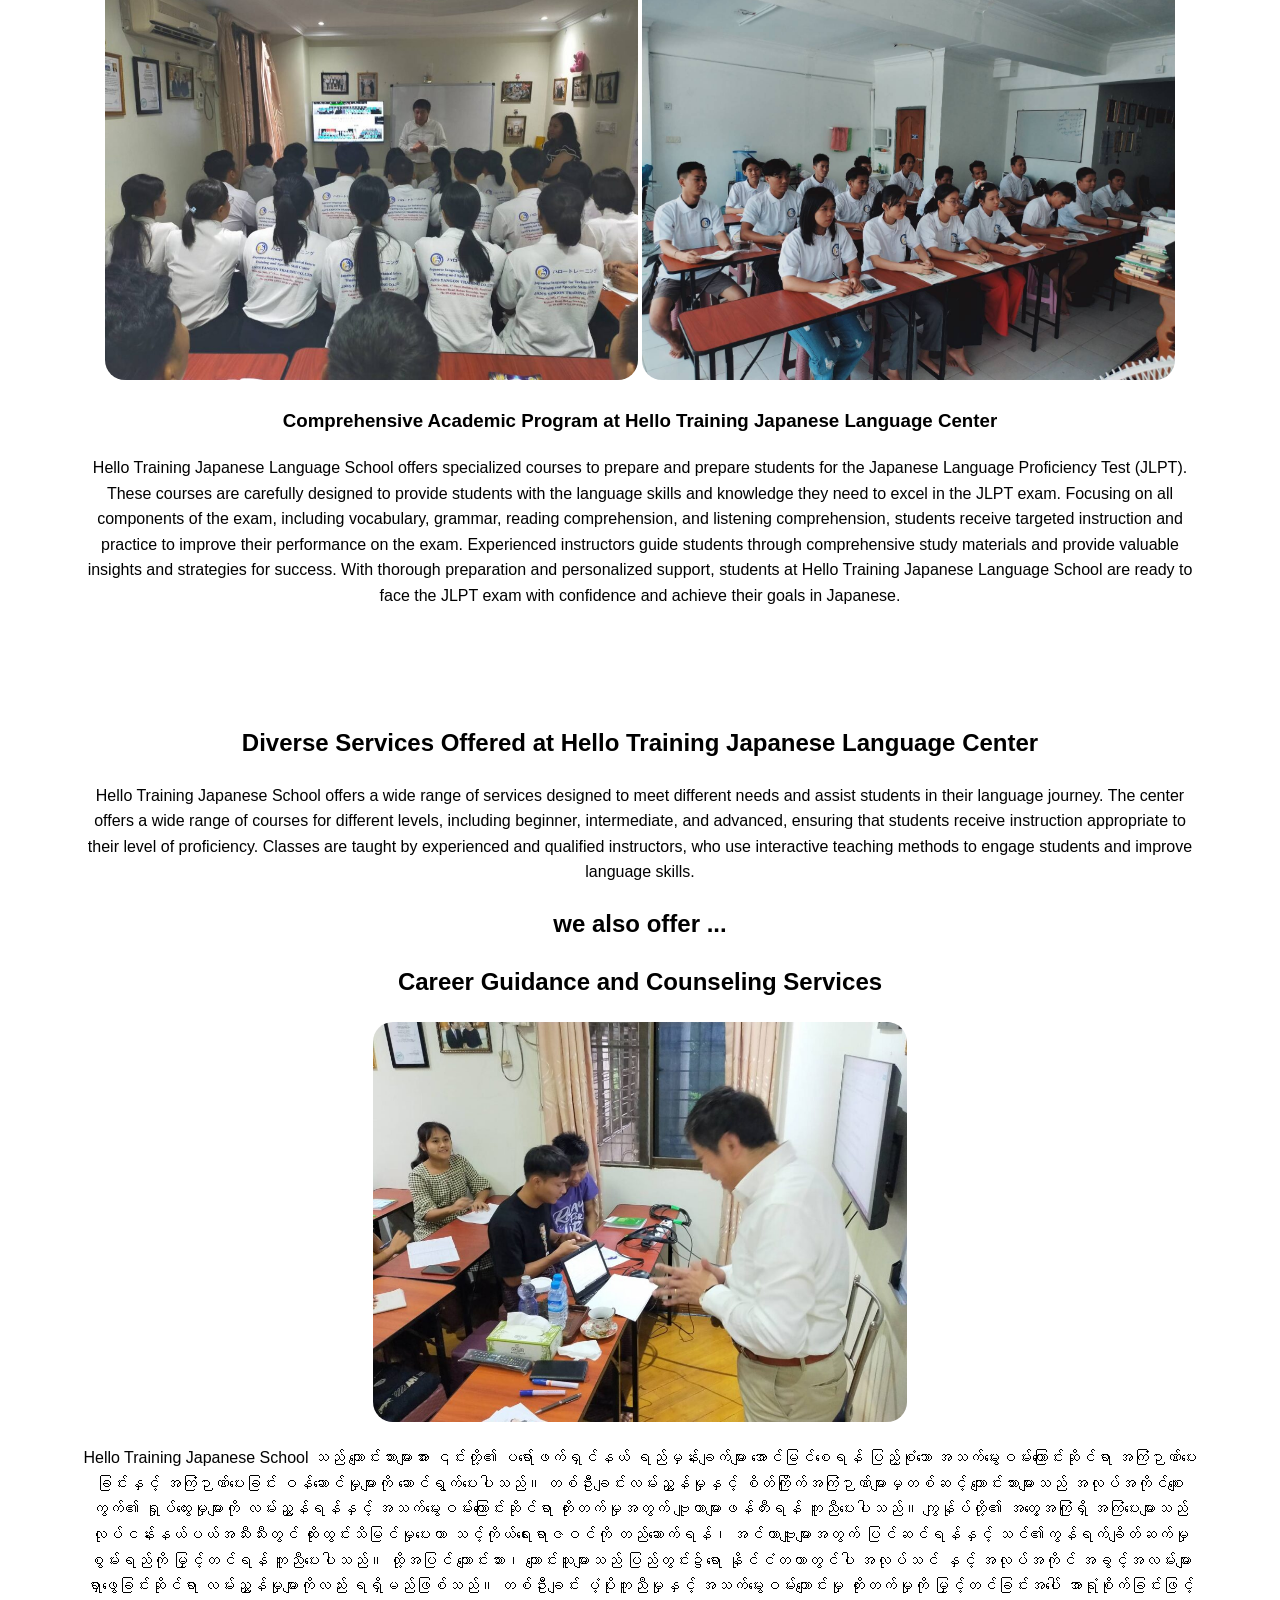
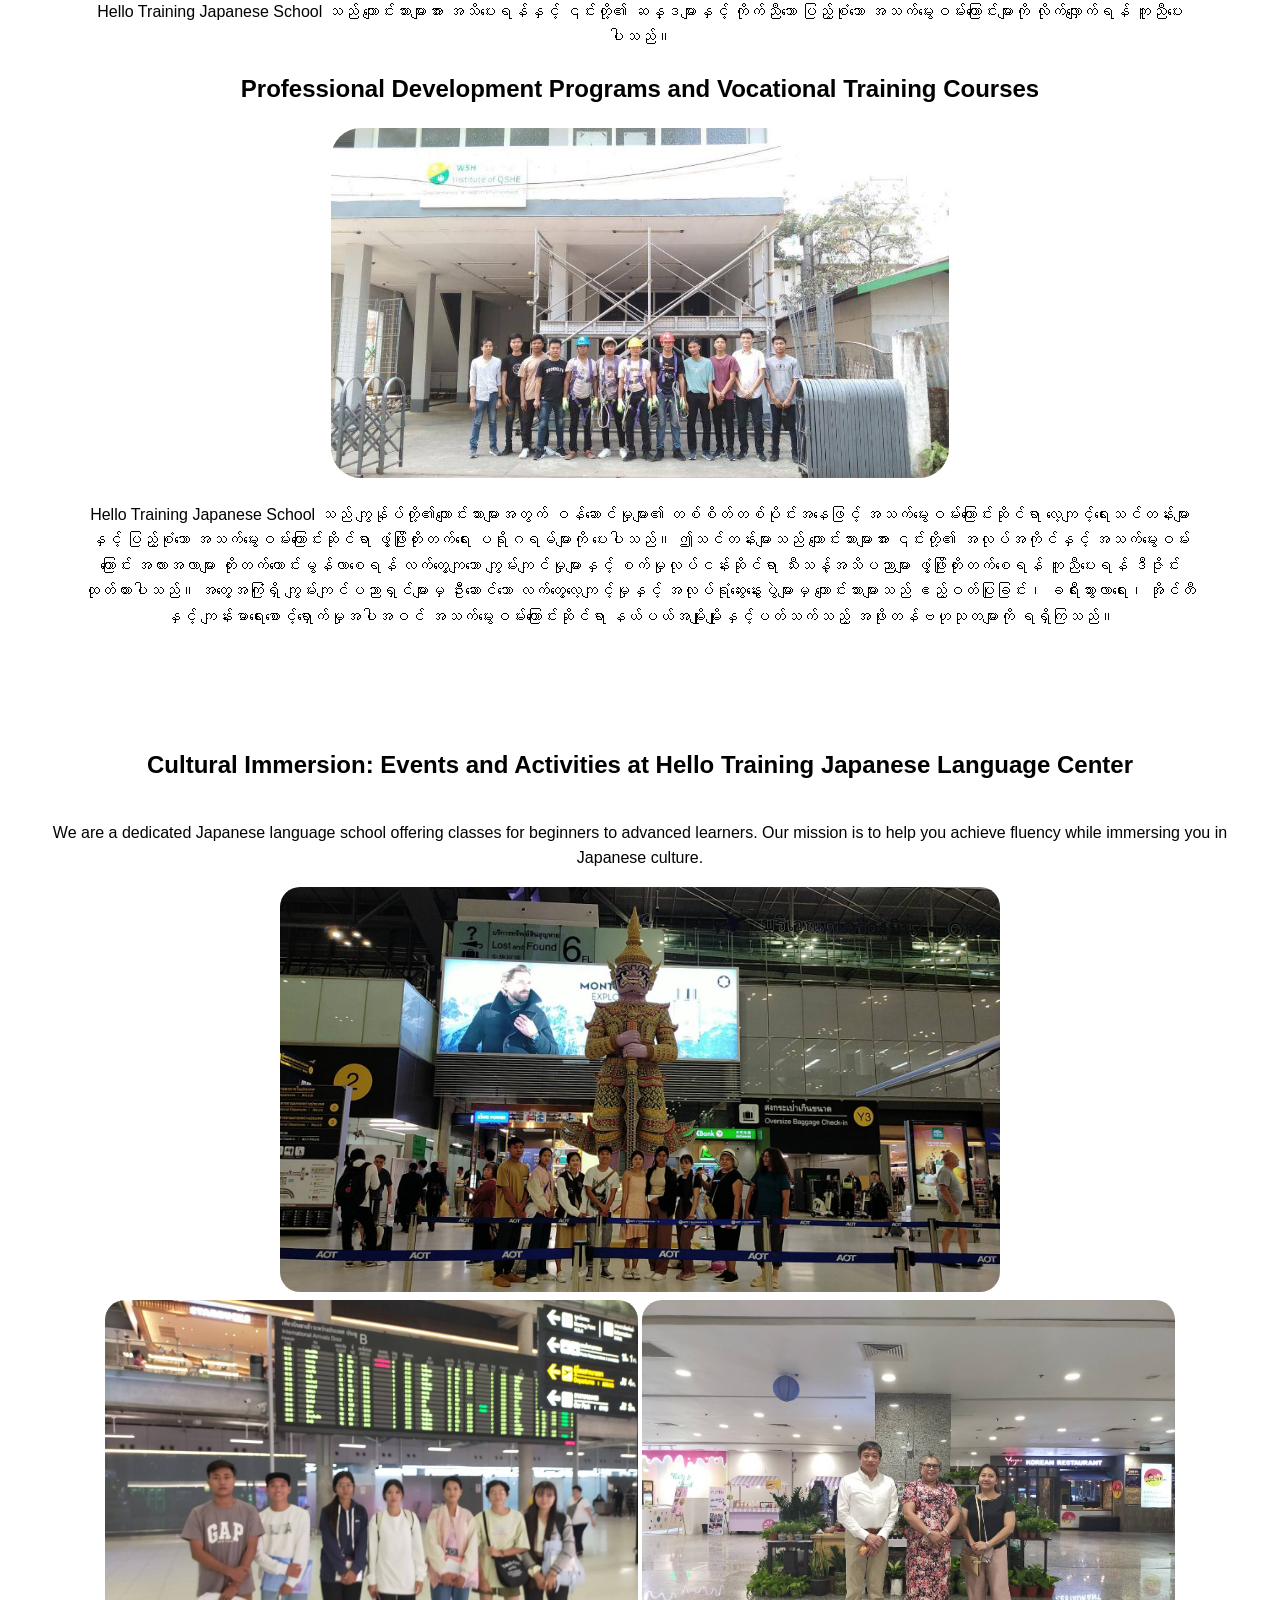
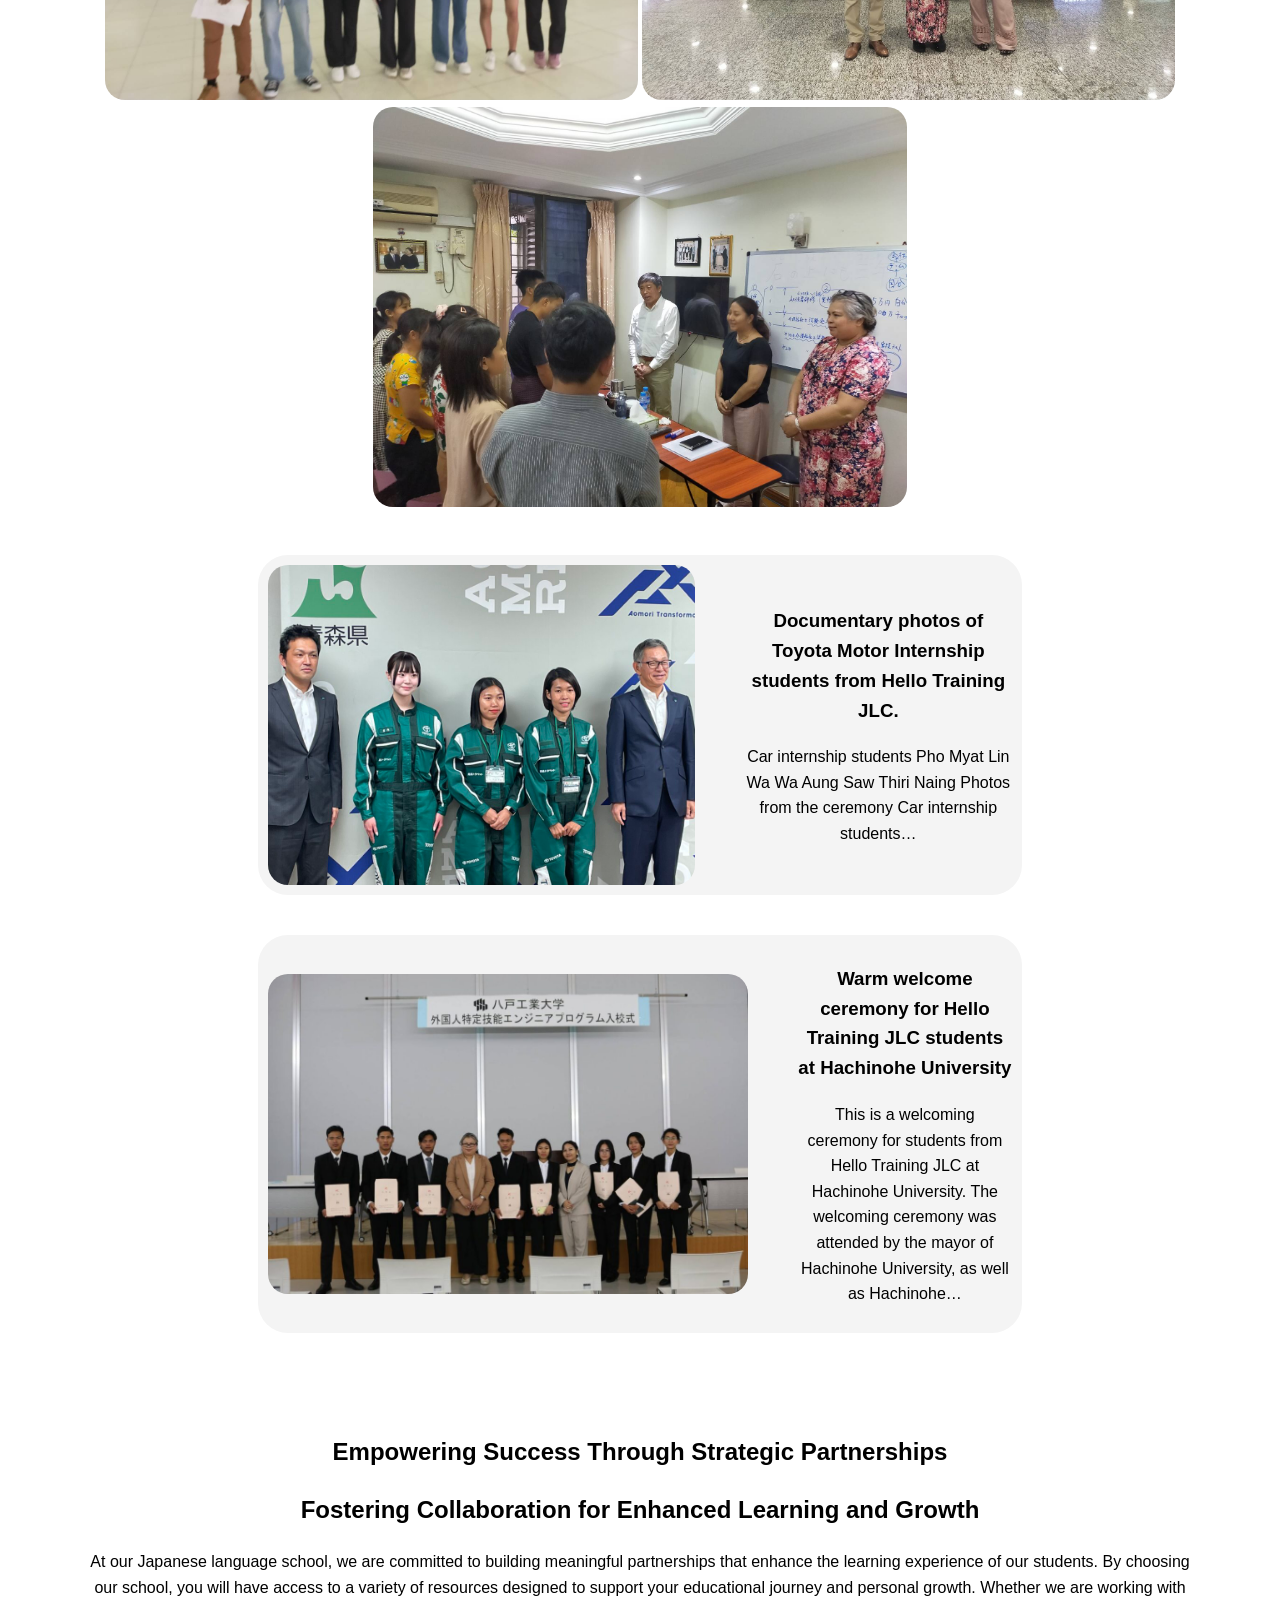
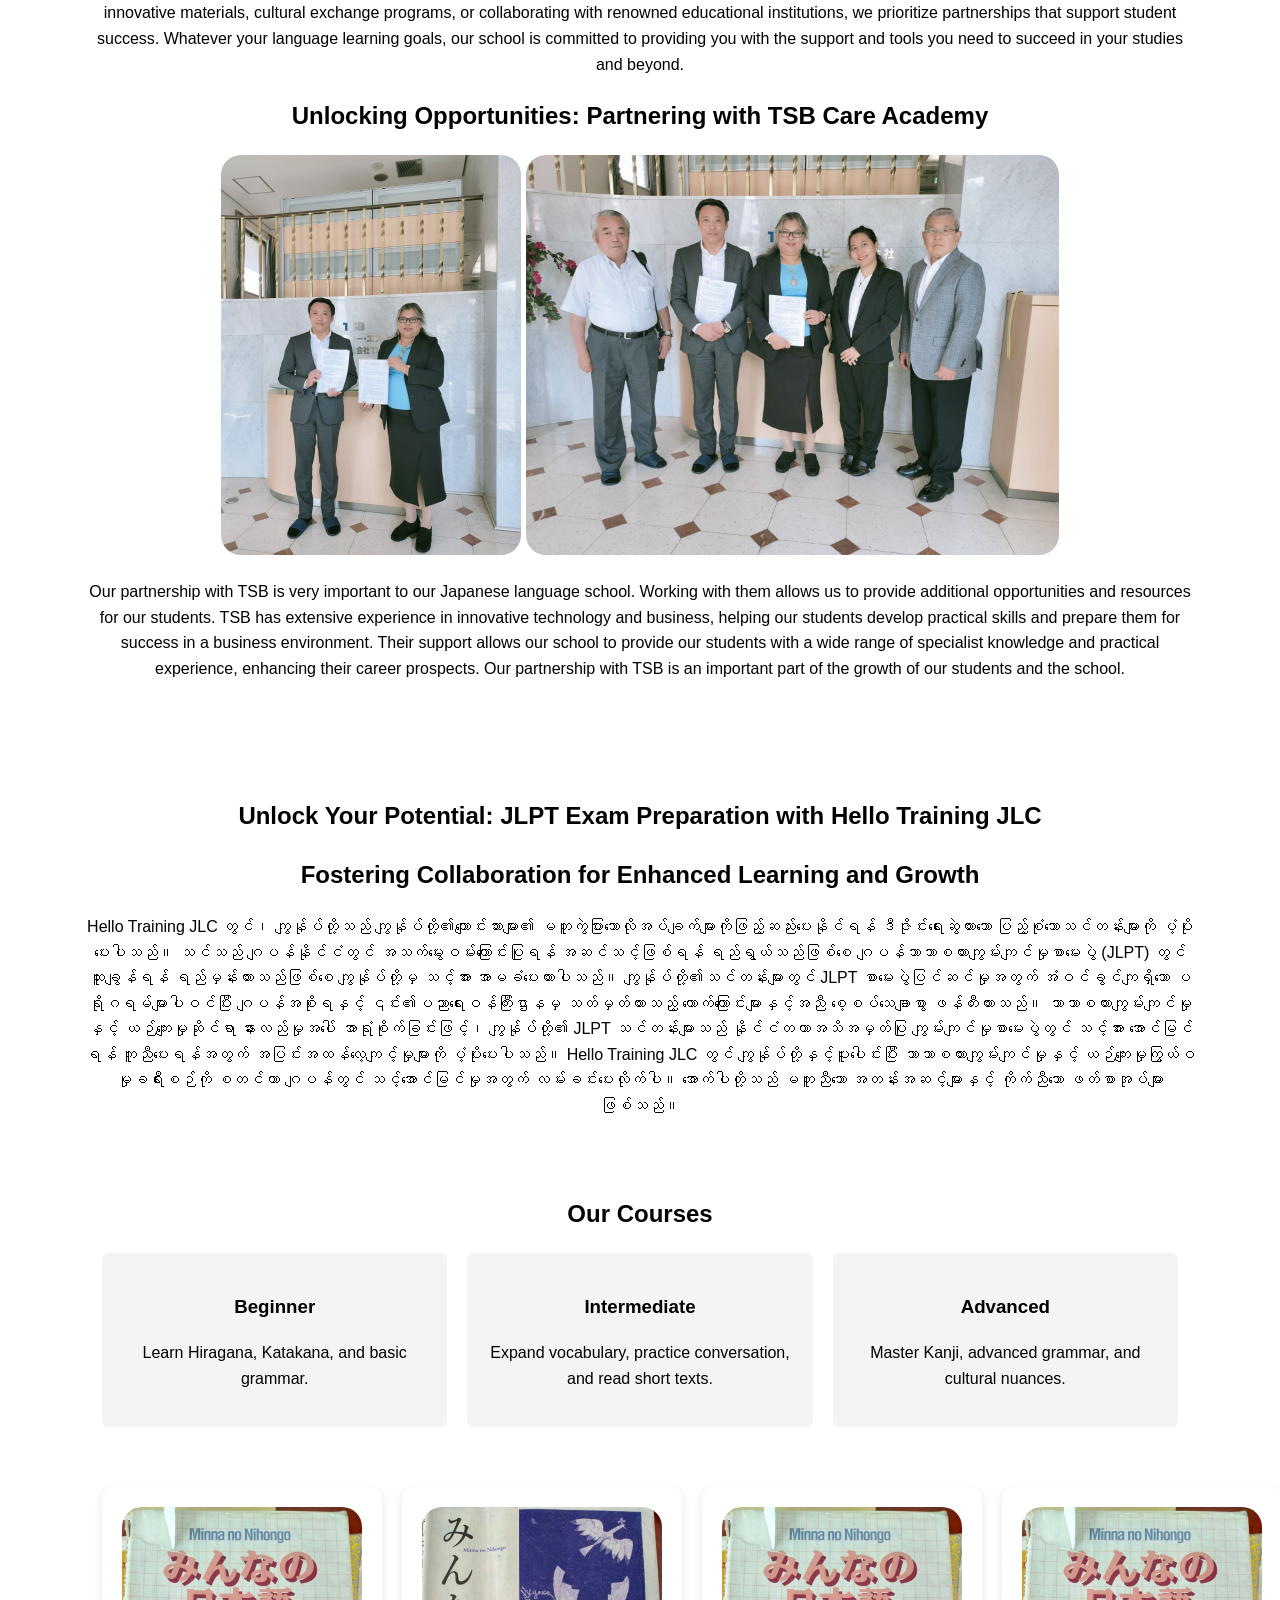
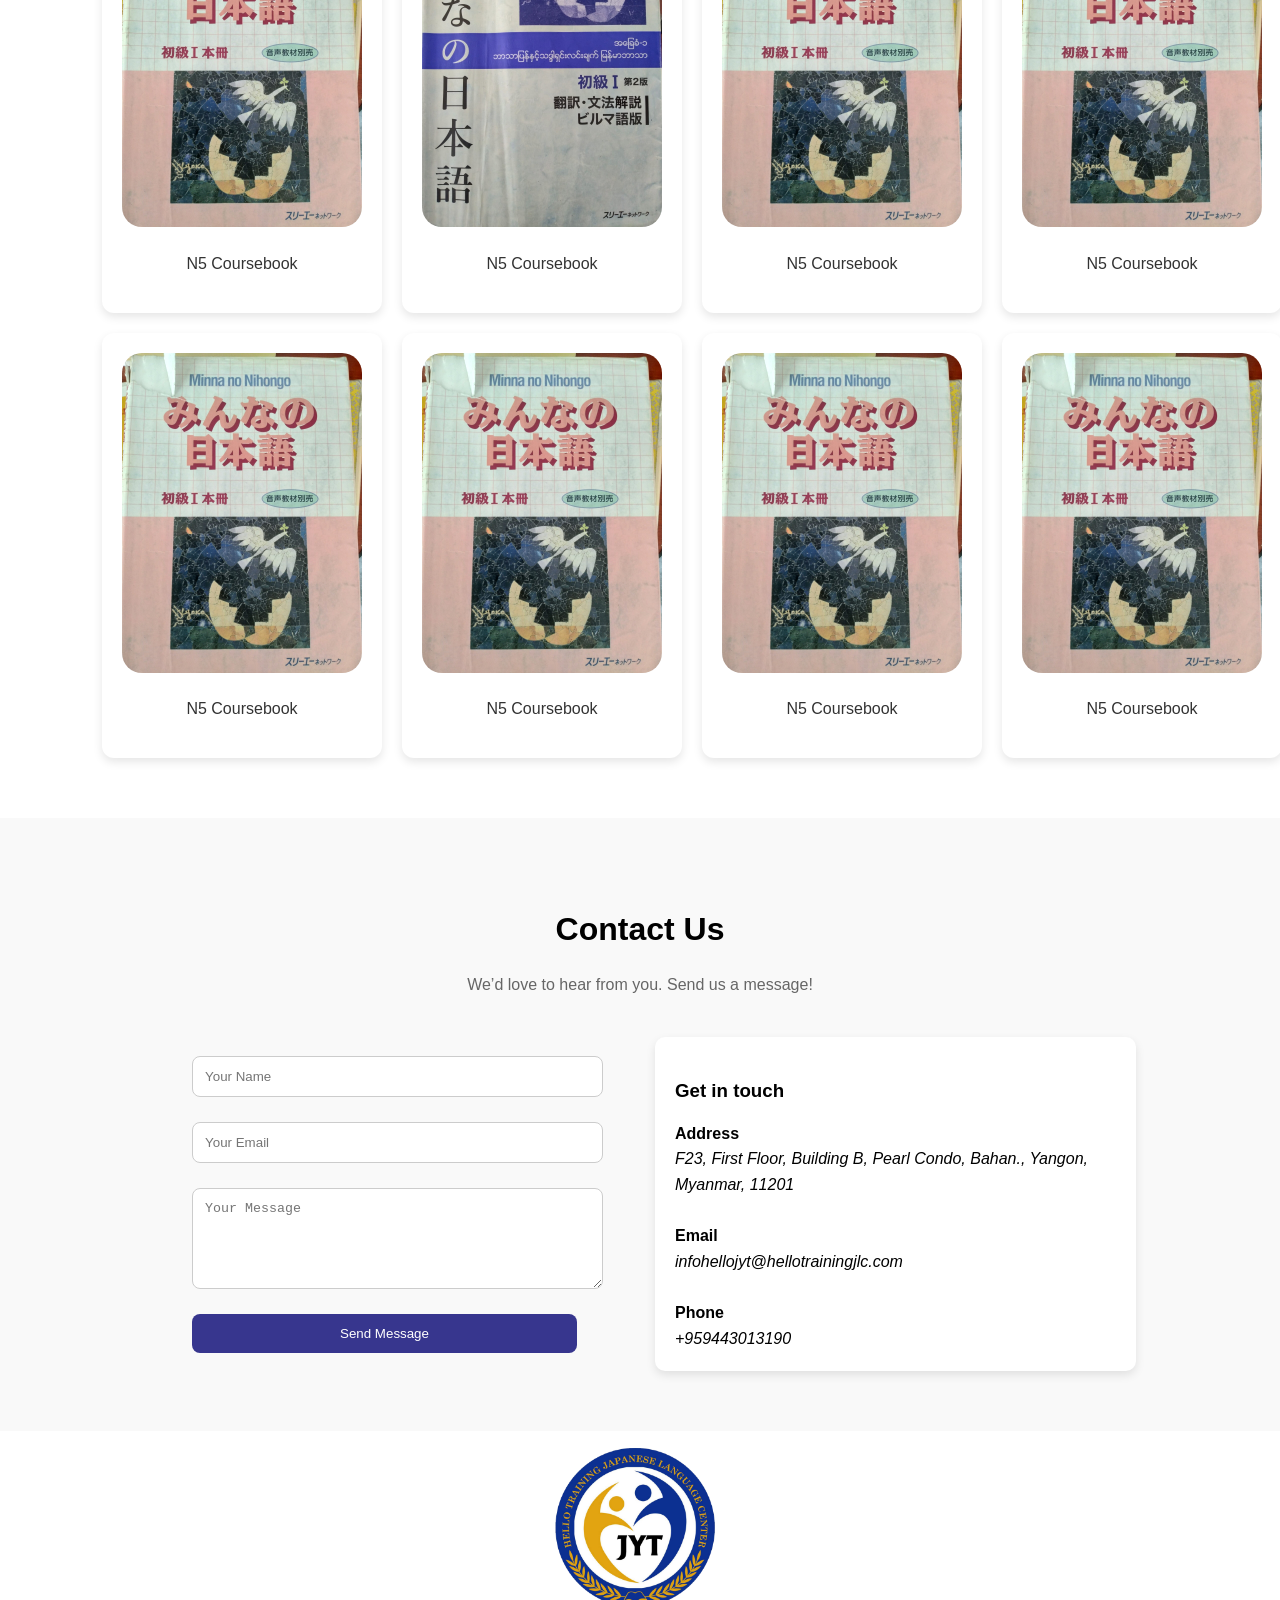
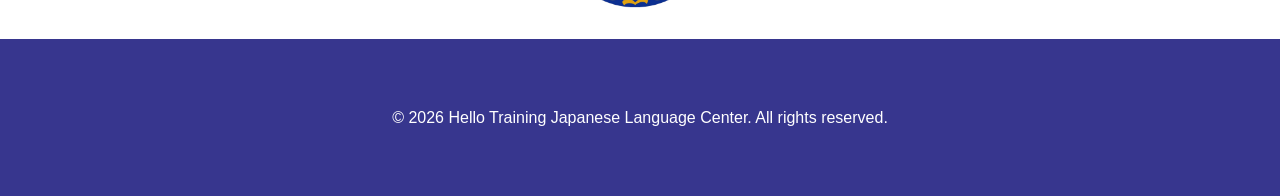
==== commit 393ac9a1: "fourth commit" ====
--- a/index.html
+++ b/index.html
@@ -29,9 +29,9 @@
     </select>
   </div> -->
   <div class="language-switcher-container">
-    <a href="/jp/index.html"><img class="flag-icon" src="images/japan.png" alt=""></a>
-    <a href="/mm/index.html"><img class="flag-icon" src="images/myanmar.png" alt=""></a>
-    <a href="/index.html"><img class="flag-icon" src="images/united-kingdom.png" alt=""></a>
+    <a href="/jp/index.html"><img class="flag-icon" src="/images/japan.png" alt=""></a>
+    <a href="/mm/index.html"><img class="flag-icon" src="/images/myanmar.png" alt=""></a>
+    <a href="/index.html"><img class="flag-icon" src="/images/united-kingdom.png" alt=""></a>
   </div>
     <button class="menu-toggle">☰</button>
   </header>
@@ -54,6 +54,8 @@
         <p>Hello Training Japanese Language Center is located on Kabar Aye Pagoda Road, Bahan Township, and is a convenient place to travel and is a place where young people can actively participate in the business community and encourage human resources that can improve society from an international perspective. It is a place where people can learn foreign languages, including political science, business philosophy, and Japanese culture.</p>
     </div>
 
+    
+
     <div class="">
         <div class="biography-container">
             <div>
@@ -65,7 +67,23 @@
             </div>
         </div>
     </div>
-    <div class="">
+    <div class="history">
+      <a href="/dir/history.html">Read Our History</a>
+      <hr>
+    </div>
+    <div class="student-staff-container">
+      <div class="meet">
+        <button class="meet-btn">
+          <a href="/dir/staff.html">Meet Our Staff</a>
+        </button>
+      </div>
+      <div class="meet">
+        <button class="meet-btn">
+          <a href="/dir/students.html">Meet Our Students</a>
+        </button>
+      </div>
+    </div>
+    <div class="our-vision">
         <h1>Vision and Mission</h1>
         <div class="vision-container">
             <div class="">
@@ -78,6 +96,12 @@
             </div>
         </div>
     </div>
+
+    <!-- <form action="https://www.google.com/search" method="GET">
+      <input type="text" name="q" placeholder="Search...">
+      <button type="submit">Search</button>
+   </form> -->
+    
 
     <div class="link-container">
         <li><a href="#courses">Pass the civil engineering proficiency exam</a></li>
@@ -261,5 +285,6 @@
   </footer>
 
   <script src="index.js"></script>
+  <!-- <script async src="https://cse.google.com/cse.js?cx=YOUR_ENGINE_ID"></script> -->
 </body>
 </html>
--- a/style.css
+++ b/style.css
@@ -142,10 +142,28 @@
 }
 
 .footer {
-  background: #333;
+  /* background: #333; */
+  background-color:#37368e;
   color: #fff;
   text-align: center;
-  padding: 15px;
+  /* padding: 15px; */
+  padding: 50px;
+}
+
+.history{
+  width: 40%;
+  margin-top: 3rem;
+  margin-bottom: 2rem;
+}
+
+.history a{
+  text-decoration: none;
+  font-weight:bold;
+  color: black;
+  font-size: 25px;
+  /* border: 1px dotted black;
+  padding: 20px;
+  border-radius: 20px; */
 }
 
 /* Responsive */
@@ -263,6 +281,10 @@
   align-items: center;
 }
 
+.our-vision{
+  margin-top: 3rem;
+}
+
 .vision-container{
   width: 100%;
   display: flex;
@@ -431,6 +453,45 @@
   height: 30px;
 }
 
+.student-staff-container{
+  display: flex;
+  /* background-color: red; */
+  justify-content: center;
+  align-items: center;
+  width: 70%;
+}
+
+.student-staff-container div{
+  /* background-color: yellow; */
+  width: 100%;
+}
+
+.meet a{
+  text-decoration: none;
+  font-weight:bold;
+  color: white;
+  font-size: 17px;
+
+}
+
+.meet-btn {
+  border: none;
+  padding: 20px 30px;
+  width: 50%;
+  background-color: #37368e;
+  border-radius: 8px;
+  box-shadow: 0 0 10px rgba(108, 92, 231, 0.6);
+  transition: 0.3s;
+}
+
+.meet-btn:hover{
+  box-shadow: 0 0 20px rgba(108, 92, 231, 1);
+}
+
+.card-image img{
+  height: 200px;
+}
+
 /* Responsive */
 @media (max-width: 768px) {
   .contact-content {
@@ -531,7 +592,29 @@
    height: 13rem;
   border-radius: 10px;
 }
-
+.history a{
+  text-decoration: none;
+  font-weight:bold;
+  color: black;
+  font-size: 21px;
+  /* border: 1px dotted black;
+  padding: 20px;
+  border-radius: 20px; */
+}
+
+.student-staff-container{
+  display: flex;
+  flex-direction: column;
+  /* background-color: red; */
+  justify-content: center;
+  align-items: center;
+  width: 70%;
+  gap: 20px;
+}
+
+.meet-btn{
+  width: 100%;
+}
 
 }
 
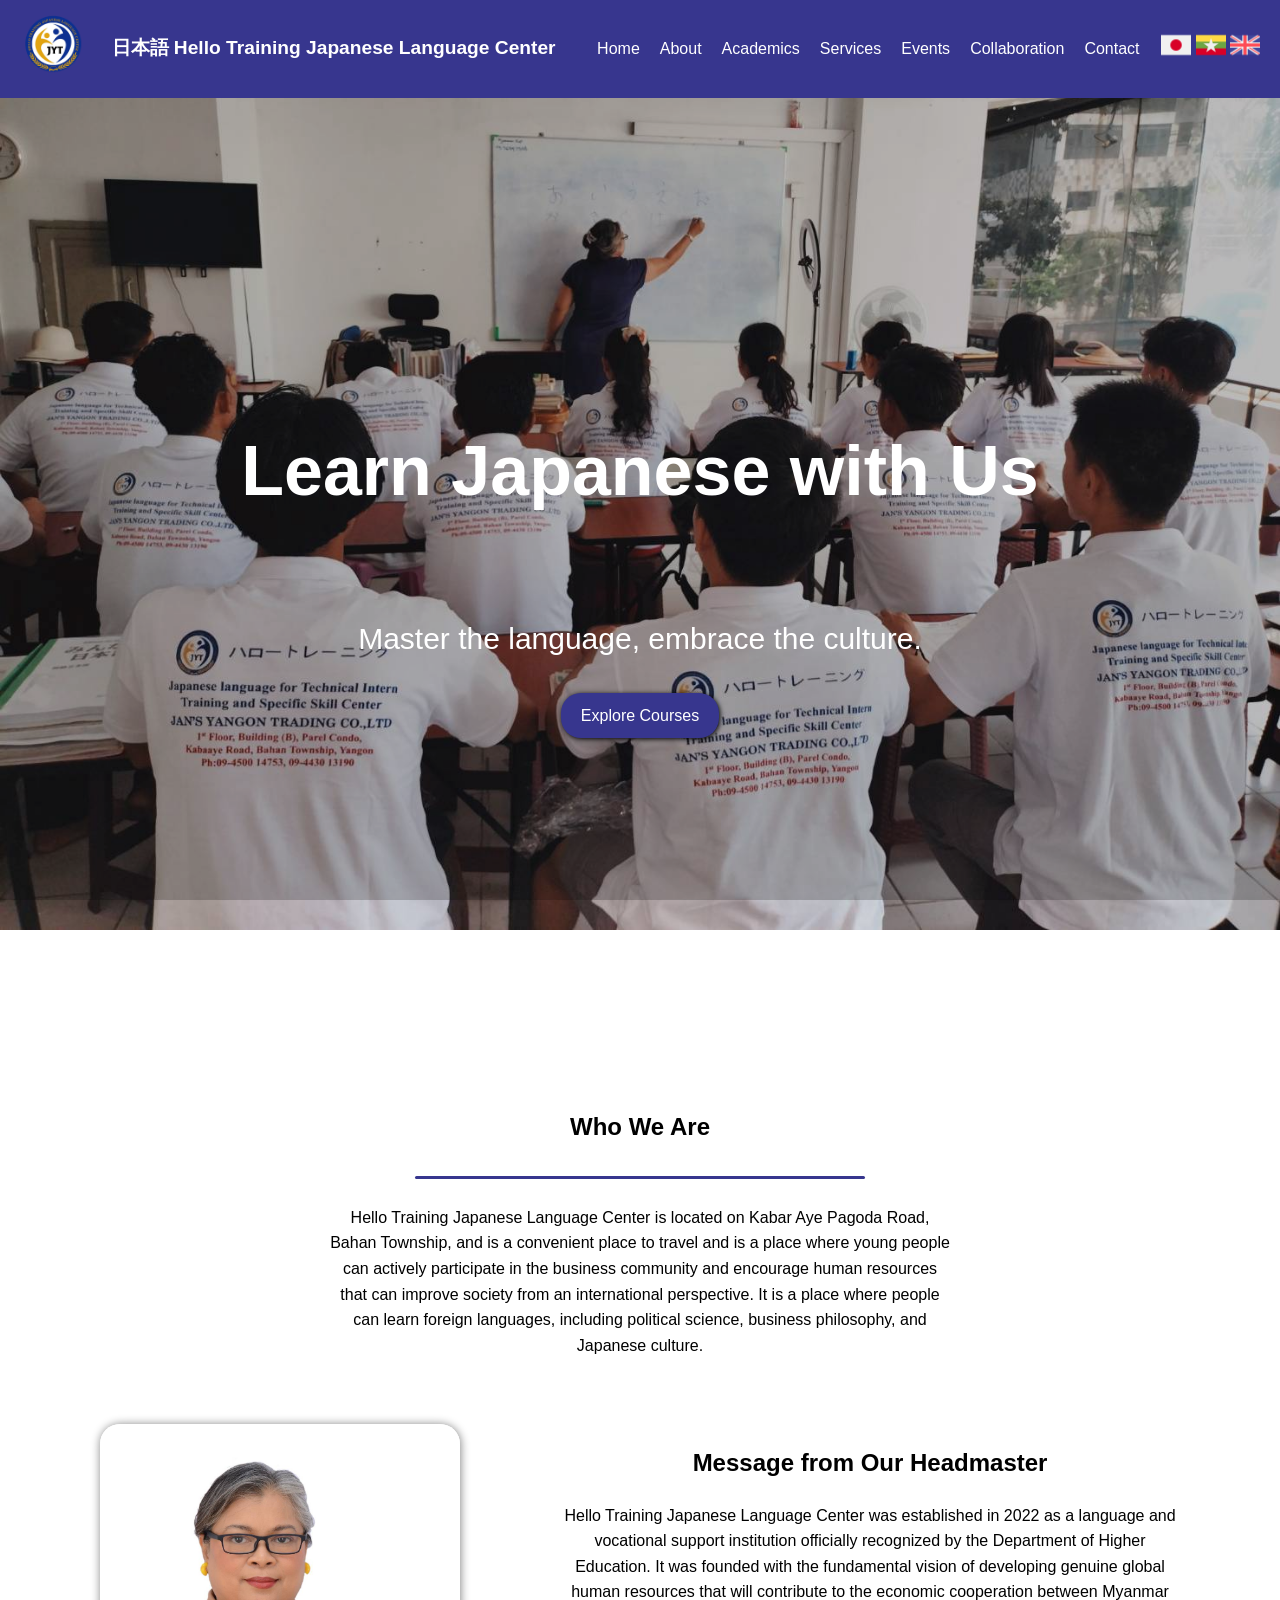
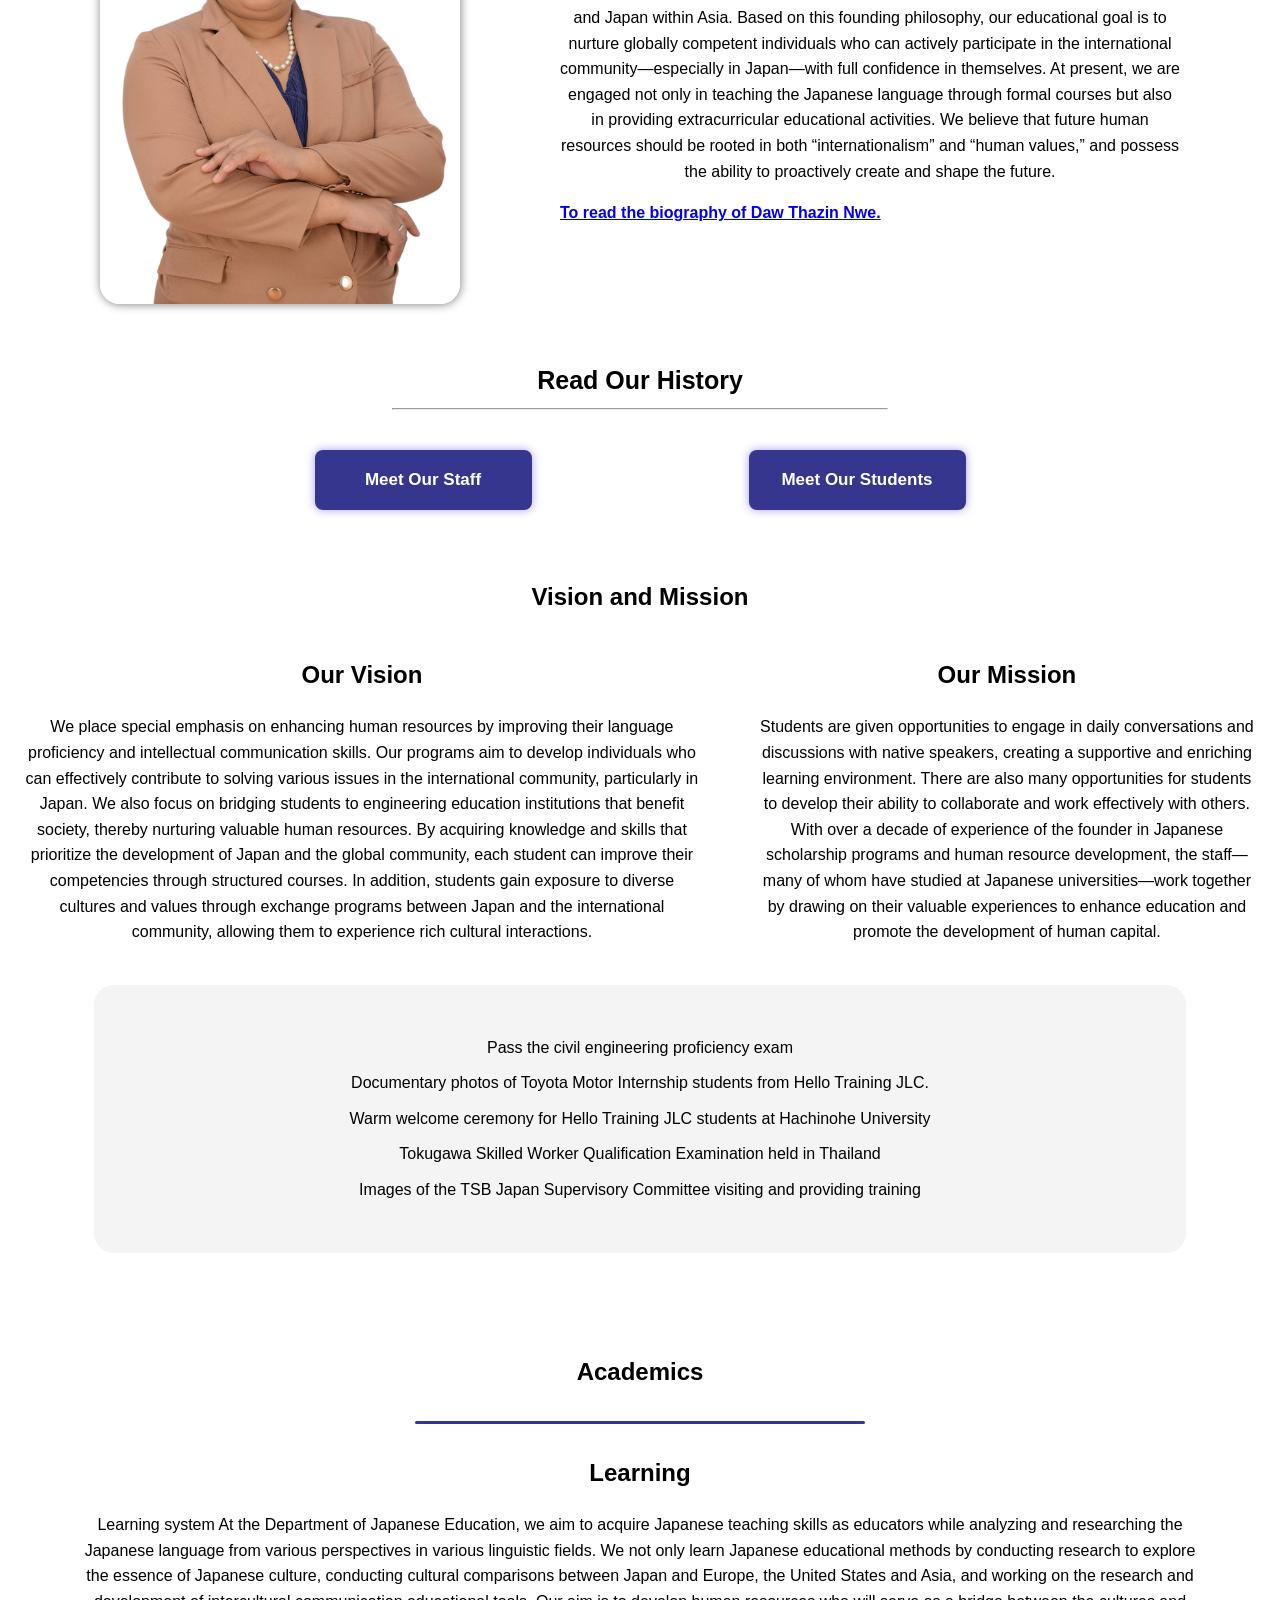
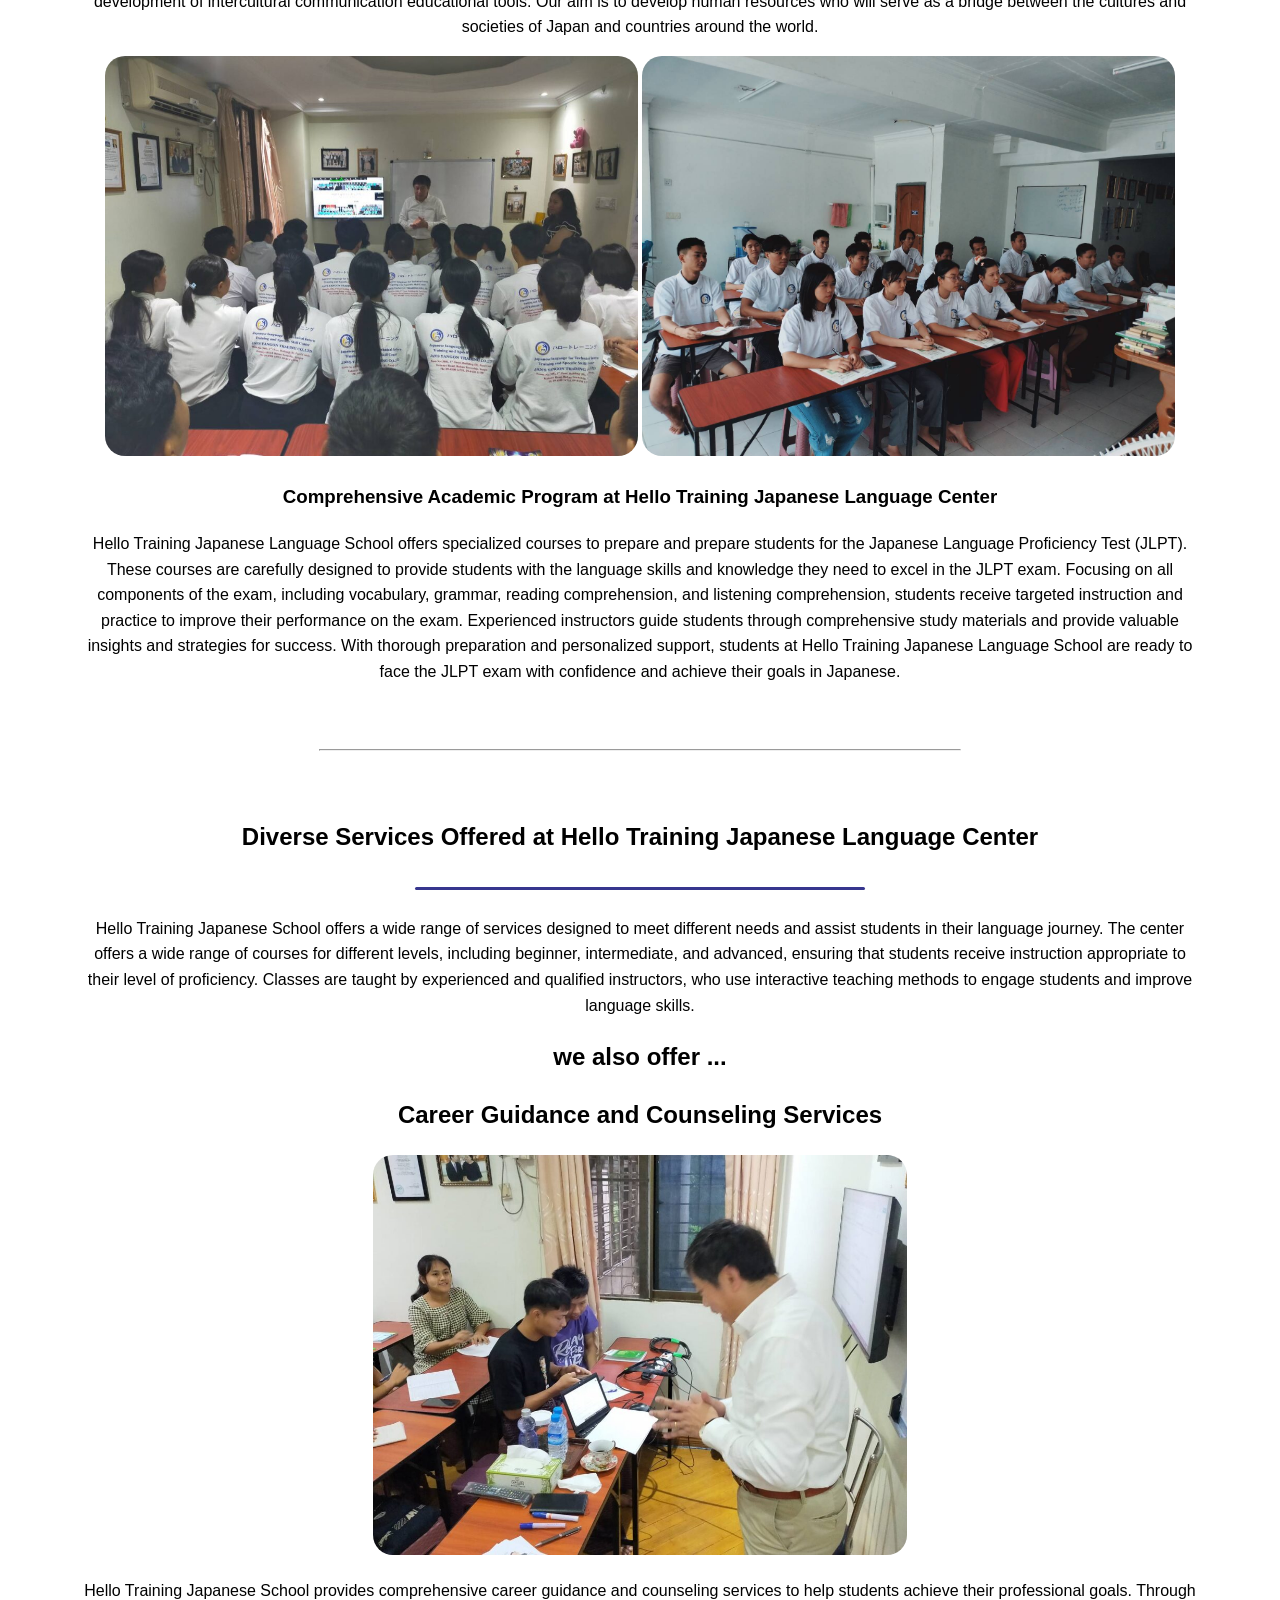
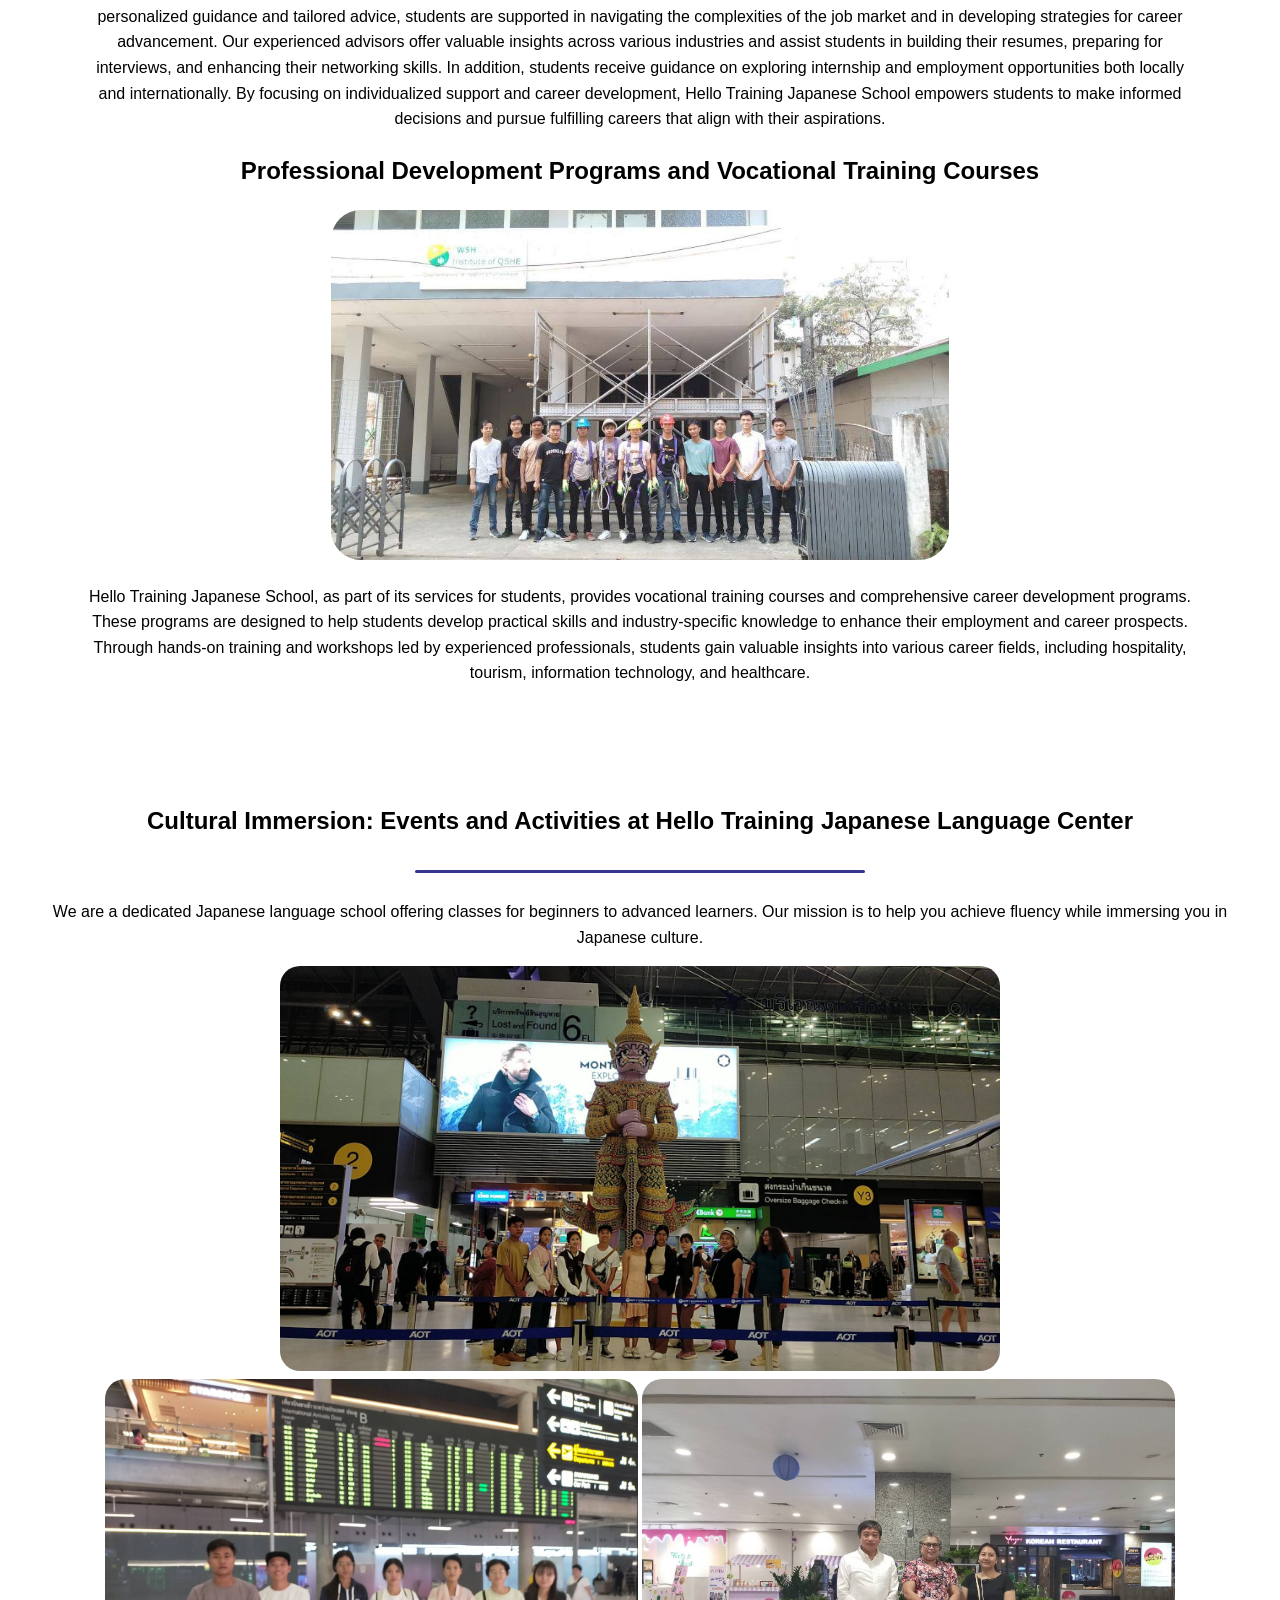
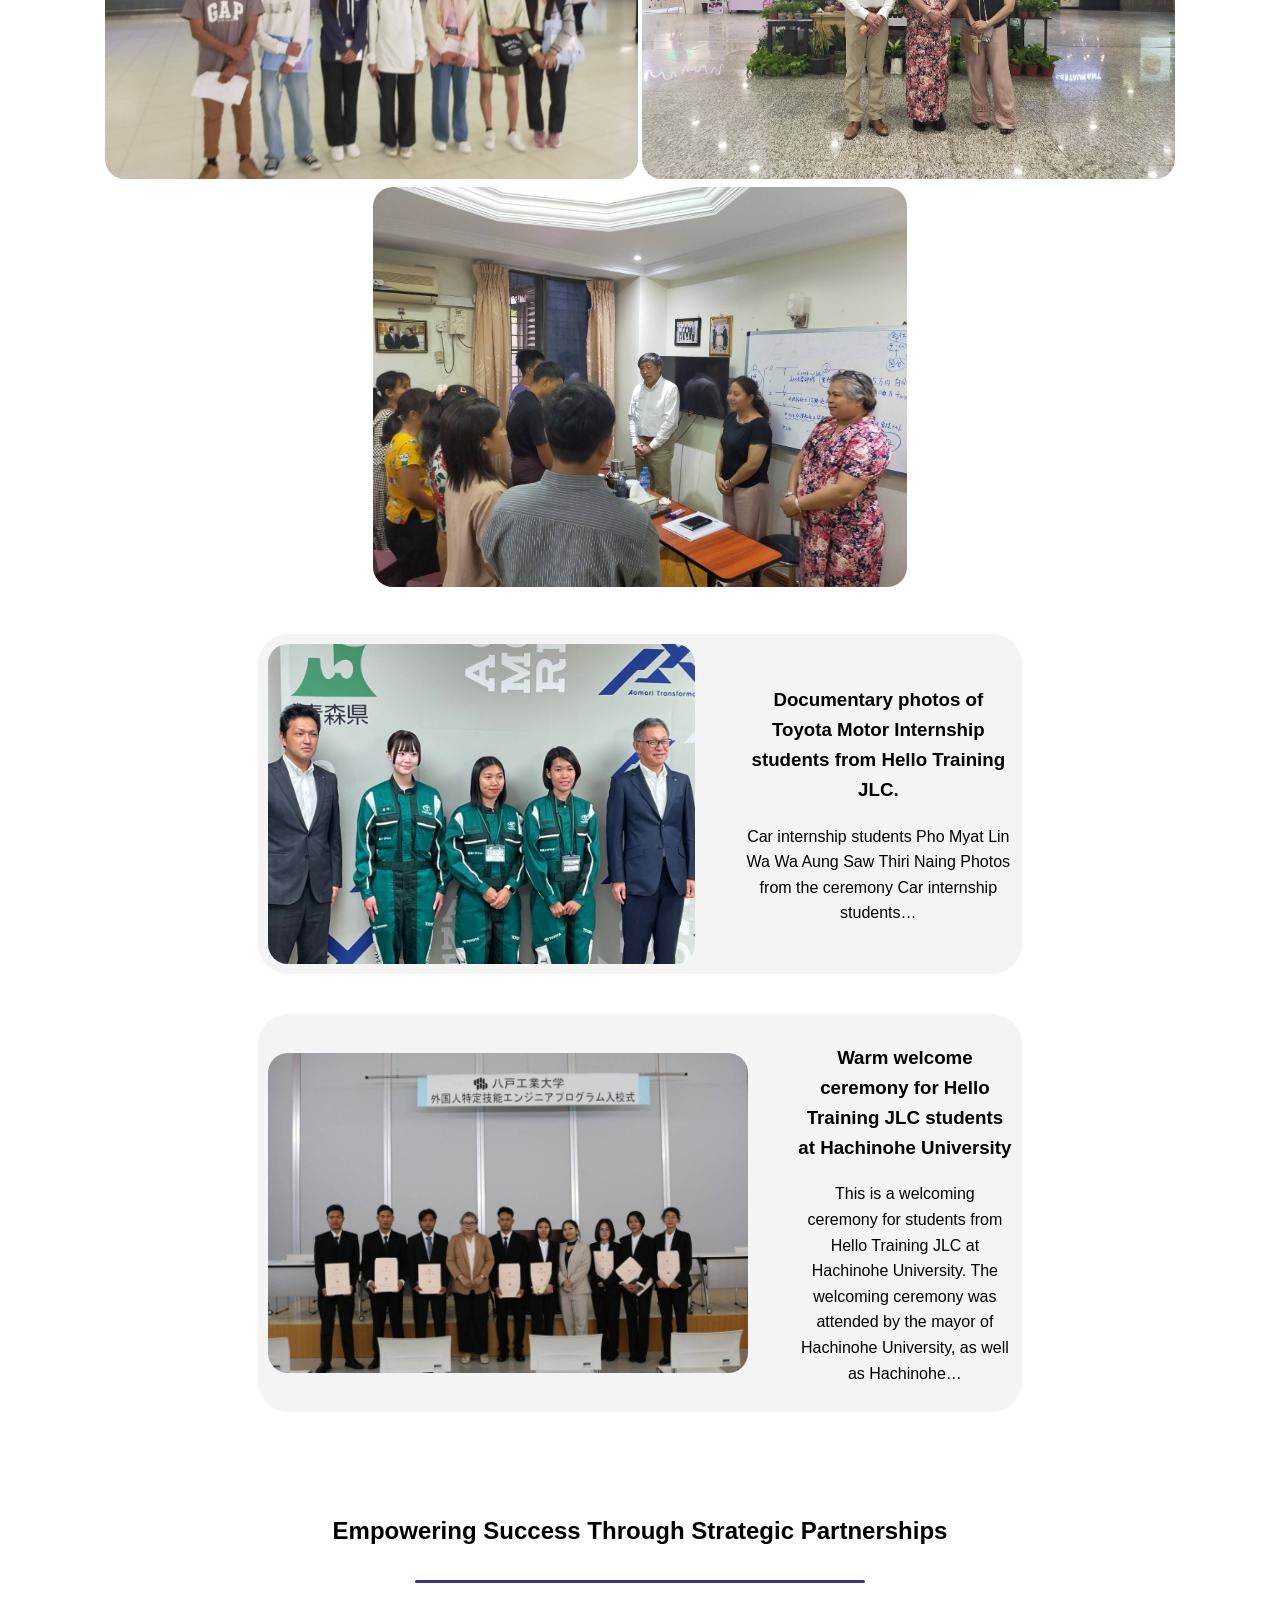
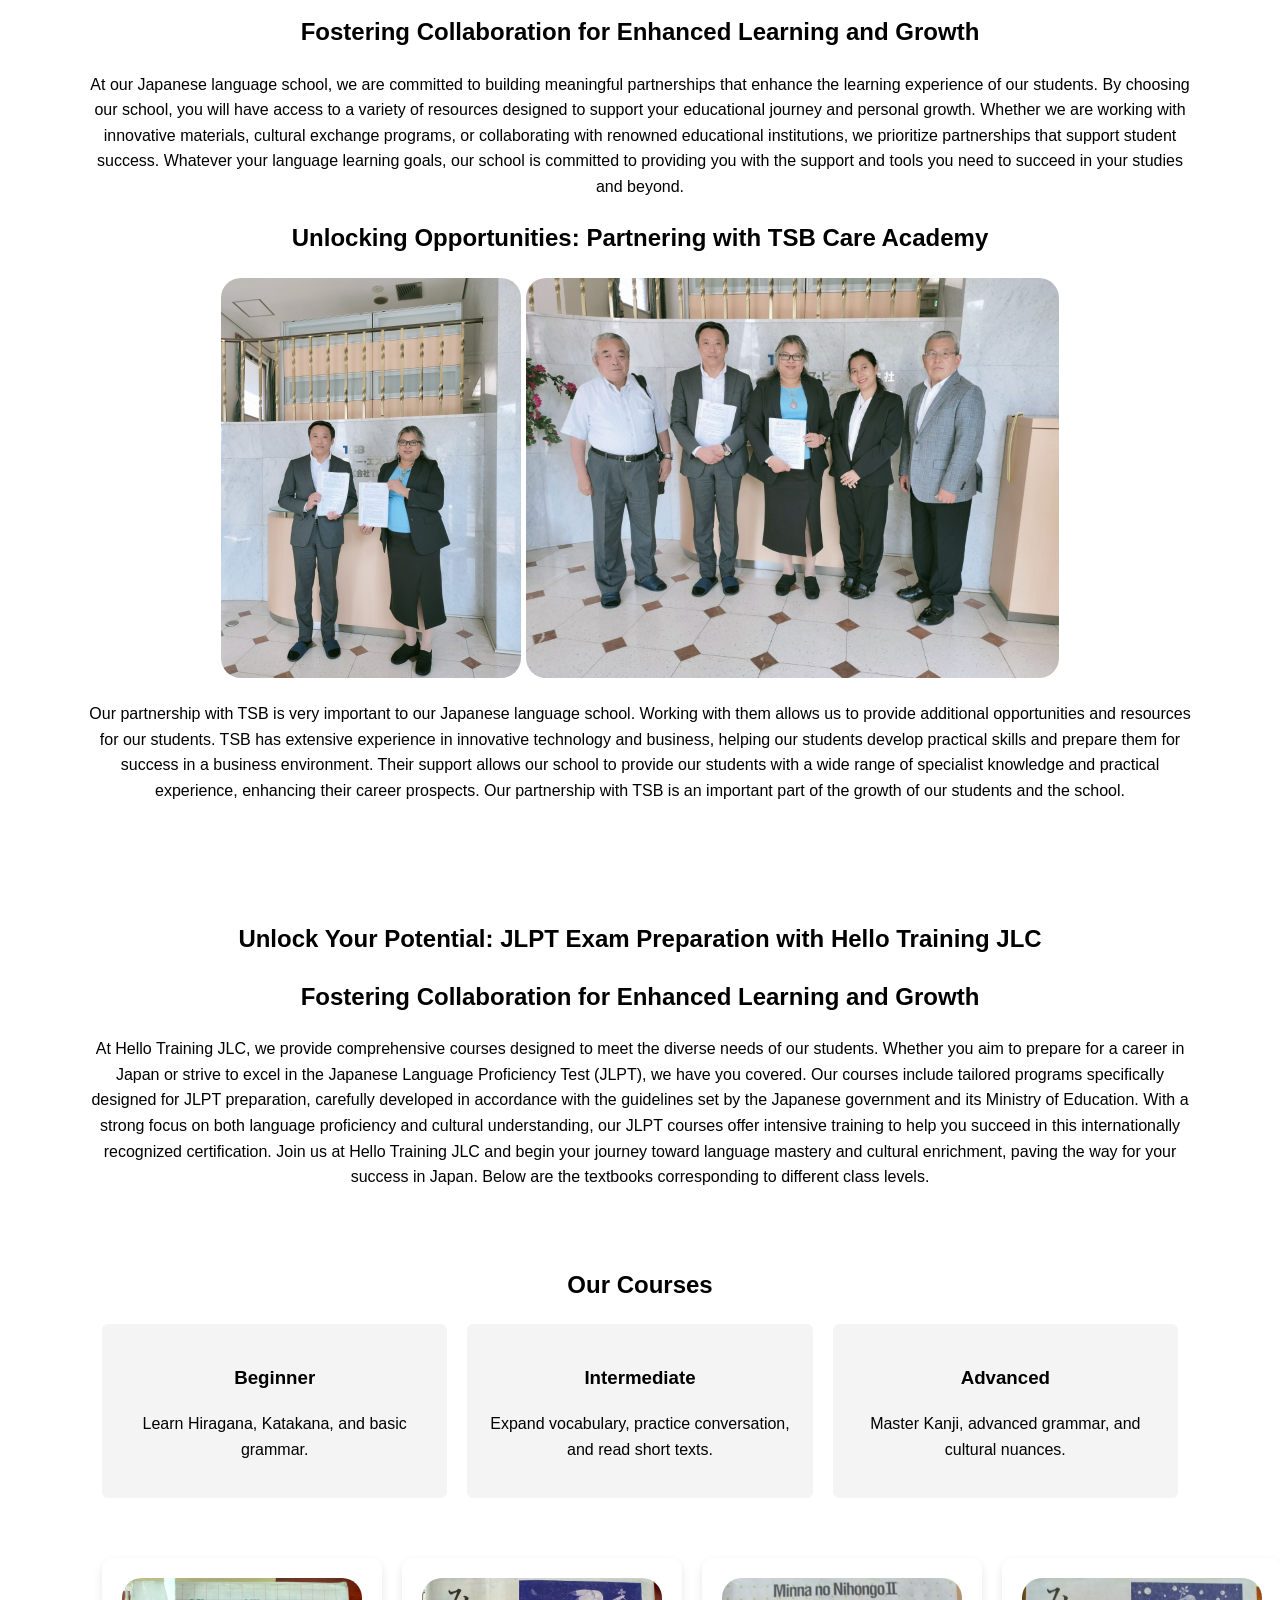
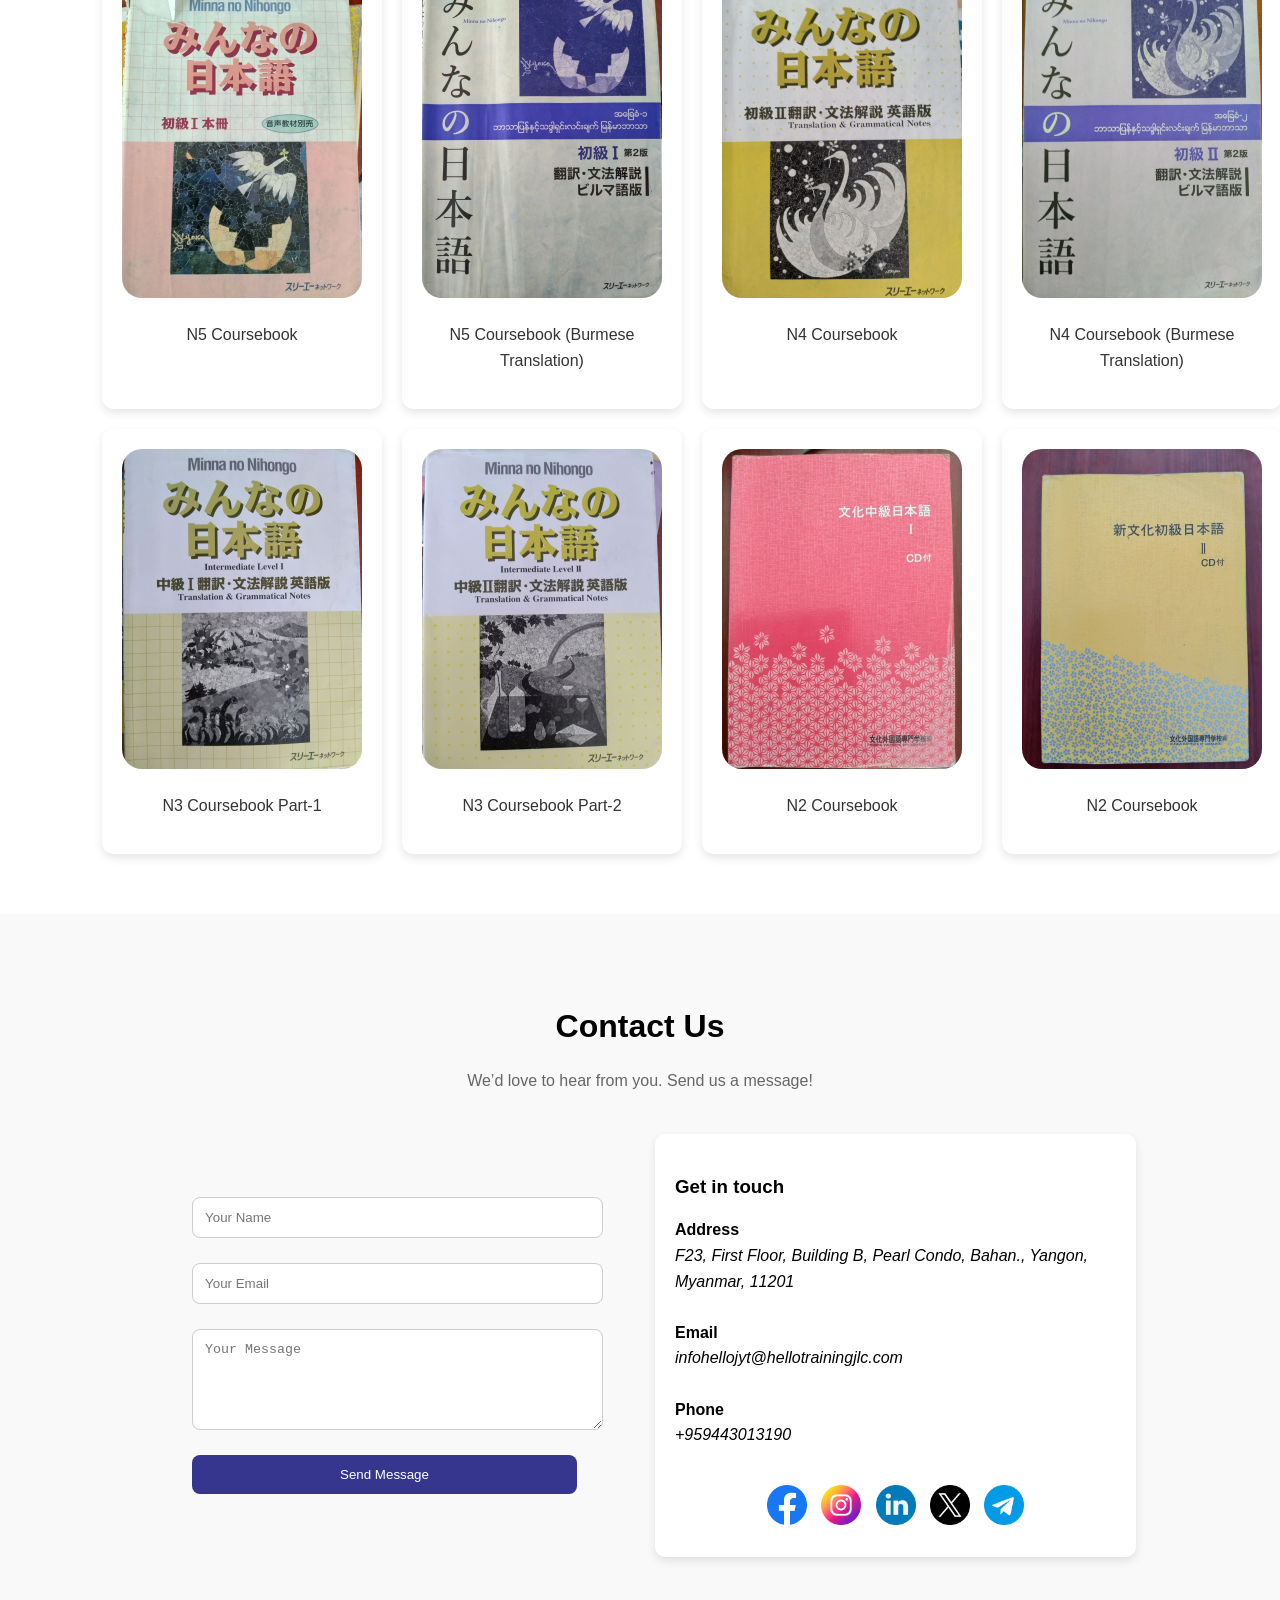
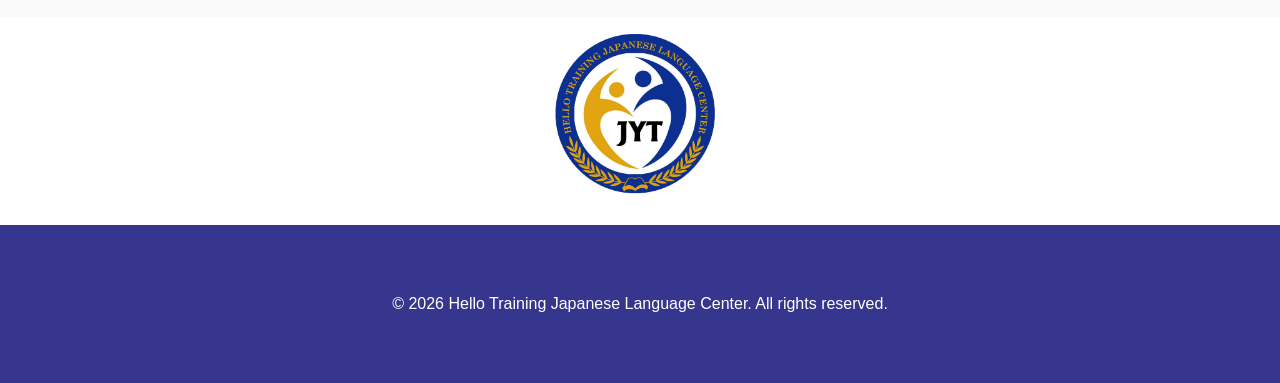
==== commit a8c71a90: "10/4/2026" ====
--- a/index.html
+++ b/index.html
@@ -9,7 +9,9 @@
 <body>
   <!-- Header -->
   <header class="header">
-    <img src="images/2158_with_no_bg-1.png" class="logo-img" alt="">
+    <a href="/index.html">
+      <img src="/images/2158_with_no_bg-1.png" class="logo-img" alt="">
+    </a>
     <div class="logo">日本語 Hello Training Japanese Language Center</div>
     <nav class="nav">
       <ul>
@@ -59,11 +61,23 @@
     <div class="">
         <div class="biography-container">
             <div>
-                <img src="images/2166.jpg" class="img-1" alt="">
+                <img src="/images/2166.jpg" class="img-1" alt="">
             </div>
             <div class="motto">
                 <h1>Message from Our Headmaster</h1>
-                Hello Training Japanese Language Centerသည် 2022ခုနှစ် တွင်တည်ထောင်ခဲ့သော အဆင့်မြင့်ပညာရေးဦးစီးဌါနအသိအမှတ်ပြု ဘာသာစကား နှင့် အသက်မွေးဝမ်းကျောင်းအထောက်အကူပြုဘာသာရပ် တခုဖြစ်ပြီး အာရှရှိ မြန်မာနိုင်ငံနှင့် ဂျပန်စီးပွားရေး ကို အထောက်အကူပြုမည့် စစ်မှန်သော ကမ္ဘာ့ လူသား အရင်းအမြစ်သယံဇာတကို မြှင့်တင်ပေးမည့် အခြေခံအတွေးအခေါ်ဖြင့်တည်ထောင်ခဲ့သည်။ ဤကဲ့သို တည်ထောင်သော အတွေးအခေါ်ကိုအခြေခံ၍ ပညာရေးရည်မှန်းချက်မှာ နိုင်ငံတကာအသိုင်းအဝိုင်းတွင် တက်ကြွစွာ အထူးသဖြင့် ဂျပန်နိုင်ငံတွင်မိမိကိုယ်ကိုယ် ယုံကြည်ချက် အပြည့်ဖြင့် ပါဝင်နိုင်မည့် ကမ္ဘာလုံးဆိုင်ရာ လူသားအရင်းအမြစ်ဖွံ့ဖြိုးတိုးတက်ရေးအတွက် ဖြစ်သည်။ ကျွန်တော်တို့သည် လောလောဆယ်မှာ ပုံမှန်ဂျပန်စာစကား ဘာသာရပ်လေ့လာသင်ယူခြင်းမှတဆင့်သာမက ကျောင်းပြင်ပ ပညာရေး တွင်လည်း ပါဝင်ပါတယ်။ အနာဂတ်လူ့စွမ်းအားအရင်းအမြစ်များမှာ “နိုင်ငံတကာ”နှင့် “လူသားတို့”တွင် ‌ အခြေခံရှိသူများဖြစ်ပြီး အနာဂတ်ကိုတက်ကြွစွာဖြင့် တီထွင်နိုင်စွမ်းရှိသူများဖြစ်သည်။
+                Hello Training Japanese Language Center was established in 2022 as a language and vocational support institution officially recognized by the Department of Higher Education. It was founded with the fundamental vision of developing genuine global human resources that will contribute to the economic cooperation between Myanmar and Japan within Asia.
+
+Based on this founding philosophy, our educational goal is to nurture globally competent individuals who can actively participate in the international community—especially in Japan—with full confidence in themselves.
+
+At present, we are engaged not only in teaching the Japanese language through formal courses but also in providing extracurricular educational activities.
+
+We believe that future human resources should be rooted in both “internationalism” and “human values,” and possess the ability to proactively create and shape the future.
+                <br>
+              <div style="display: flex;">
+                <p>
+                  <a style="font-weight: bold;" href="/dir/biography.html">To read the biography of Daw Thazin Nwe.</a>
+                </p>
+              </div>
             </div>
         </div>
     </div>
@@ -88,12 +102,18 @@
         <div class="vision-container">
             <div class="">
                 <h2>Our Vision</h2>
-                လူ့စွမ်းအားအရင်းအမြစ်များကိုကောင်းမွန်သောဘာသာစကားကျွမ်းကျင်မှု့နှင့်အသိညာဏ်ဆိုင်ရာ ဆက်သွယ်ရေးကျွမ်းကျင်မှူ့ကို မြှင့်တင်ပေးသည် နိုင်ငံတကာ လူ့အသိုင်းအဝိုင်းတွင် ၎င်းဂျပန်နိုင်ငံတွင်၎င်းကိစ္စရပ်အမျိုးမျိုးကိုဖြေရှင်းရန် အထောက်အကူပြုနိုင်သည့်လူ့သယံဇာတအရင်းအမြစ်များနှင့်လူသားတို့ကိုအကျိုးပြုစေမည့် အင်ဂျင်နီယာပညာရေးဌါနတို့သို့ပေါင်းကူးပေးသည့် ဘာသာရပ်များကိုအထူးအလေးပေးထားပြီ ဂျပန်နိုင်ငံနှင့် အပြည်ပြည်ဆိုင်ရာအသိုင်းအဝိုင်းဖွံ့ဖြိူးတိုးတက်ရေးကိုအလေးထားသည့် အသိပညာ ကျွမ်းကျင်မှူ့များကို ရယူနိုင်ခြင်းဖြင့် ကျောင်းသားတဦးခြင်းစီတွင် သတ်မှတ်ထားသောအတန်းများတွင် သူတို့ဧ။်ကျွမ်းကျင်မှု့ကိုမြှင့်တင်ခြင်းအပြင် ကျောင်းသားများသည် ဂျပန်နိုင်ငံနှင့် နိုင်ငံတကာ လဲလှယ်ရေးအစီအစဉ်များမှတဆင့် ယဉ်ကျေးမှု့အပြန်အလှန်အတွေ့အကြုံများမှတဆင့်မျိုးစုံသော ယဉ်ကျေးမှု့များနှင့်တန်ဘိုးများအဆက်အသွယ်ရရှိနိုင်သည်။
-            </div>
+            We place special emphasis on enhancing human resources by improving their language proficiency and intellectual communication skills. Our programs aim to develop individuals who can effectively contribute to solving various issues in the international community, particularly in Japan.
+
+We also focus on bridging students to engineering education institutions that benefit society, thereby nurturing valuable human resources. By acquiring knowledge and skills that prioritize the development of Japan and the global community, each student can improve their competencies through structured courses.
+
+In addition, students gain exposure to diverse cultures and values through exchange programs between Japan and the international community, allowing them to experience rich cultural interactions.
+              </div>
             <div class="">
                 <h2>Our Mission</h2>
-                နေ့စဉ်နေးတစ်စပီကာများဖြင့်အပြန်အလှန်စကားပြောခွင့်ဆွေးနွေးခွင့်ရရှိပြီး ကောင်းမွန်သောပတ်ဝန်းကျင်တခုလည်းဖြစ်သည်။ အခြားသူများနှင့်ပူးပေါင်းဆောင်ရွက်နိုင်စွမ်း ဖွံ့ဖြိုးတိုးတက်စေရန် ကျောင်းသားတွေအတွက်အခွင့်အလမ်းတွေအများကြီးရှိပါတယ်။ ကျောင်းတည်ထောင်သူ၏ဆယ်စုနှစ်တစုကျော် ကာလ အတွင်း ဂျပန်ပညာတော်သင်အတွေ့အကြုံများနှင့် လူ့စွမ်းအားအရင်းအမြစ်ကိုအခြေခံ၍ ဝန်ထမ်းများ မှာလည်း ဂျပန်တက္ကသိုလ်တွင် ပညာဆည်းပူးပြီးမိမိတို့ရဲ့အတွေ့အကြုံကောင်းများနှင့်ရှေ့ဆောင်၍ လူ့သားစွမ်းရည်သယံဇာတများဖွံ့ဖြိုးတိုးတက်ရေးအတွက် ပညာရေးကိုမြင့်တင်ပေးရန် အတူတကွလုပ်ဆောင်နေကြသည်။
-            </div>
+              Students are given opportunities to engage in daily conversations and discussions with native speakers, creating a supportive and enriching learning environment. There are also many opportunities for students to develop their ability to collaborate and work effectively with others.
+
+With over a decade of experience of the founder in Japanese scholarship programs and human resource development, the staff—many of whom have studied at Japanese universities—work together by drawing on their valuable experiences to enhance education and promote the development of human capital.
+              </div>
         </div>
     </div>
 
@@ -116,6 +136,9 @@
   <section id="academics" class="academics">
     <div class="academics-1">
         <h1>Academics</h1>
+        <div class="decor-line-container">
+            <hr class="decor-line">
+        </div>
         <h2>Learning</h2>
         <p>Learning system
     At the Department of Japanese Education, we aim to acquire Japanese teaching skills as educators while analyzing and researching the Japanese language from various perspectives in various linguistic fields. We not only learn Japanese educational methods by conducting research to explore the essence of Japanese culture, conducting cultural comparisons between Japan and Europe, the United States and Asia, and working on the research and development of intercultural communication educational tools. Our aim is to develop human resources who will serve as a bridge between the cultures and societies of Japan and countries around the world.</p>
@@ -125,25 +148,42 @@
             <p>Hello Training Japanese Language School offers specialized courses to prepare and prepare students for the Japanese Language Proficiency Test (JLPT). These courses are carefully designed to provide students with the language skills and knowledge they need to excel in the JLPT exam. Focusing on all components of the exam, including vocabulary, grammar, reading comprehension, and listening comprehension, students receive targeted instruction and practice to improve their performance on the exam. Experienced instructors guide students through comprehensive study materials and provide valuable insights and strategies for success. With thorough preparation and personalized support, students at Hello Training Japanese Language School are ready to face the JLPT exam with confidence and achieve their goals in Japanese.</p>
     </div>
   </section>
+  <hr style="width: 50%;">
 
   <!-- Services Section -->
   <section id="services" class="academics">
     <div class="academics-1">
-        <h1>Diverse Services Offered at Hello Training Japanese Language Center</h1>
+        <h1 class="header-small-screen">Diverse Services Offered at Hello Training Japanese Language Center</h1>
+        <div class="decor-line-container">
+            <hr class="decor-line">
+        </div>
         <p>Hello Training Japanese School offers a wide range of services designed to meet different needs and assist students in their language journey. The center offers a wide range of courses for different levels, including beginner, intermediate, and advanced, ensuring that students receive instruction appropriate to their level of proficiency. Classes are taught by experienced and qualified instructors, who use interactive teaching methods to engage students and improve language skills.</p>
         <h2>we also offer ...</h2>
         <h2>Career Guidance and Counseling Services</h2>
         <img src="/images/4186_0-1024x768.jpg" class="academics-img-1" alt="">
-        <p>Hello Training Japanese School သည် ကျောင်းသားများအား ၎င်းတို့၏ ပရော်ဖက်ရှင်နယ် ရည်မှန်းချက်များ အောင်မြင်စေရန် ပြည့်စုံသော အသက်မွေးဝမ်းကြောင်းဆိုင်ရာ အကြံဉာဏ်ပေးခြင်းနှင့် အကြံဉာဏ်ပေးခြင်း ဝန်ဆောင်မှုများကို ဆောင်ရွက်ပေးပါသည်။ တစ်ဦးချင်းလမ်းညွှန်မှုနှင့် စိတ်ကြိုက်အကြံဉာဏ်များမှတစ်ဆင့် ကျောင်းသားများသည် အလုပ်အကိုင်စျေးကွက်၏ ရှုပ်ထွေးမှုများကို လမ်းညွှန်ရန်နှင့် အသက်မွေးဝမ်းကြောင်းဆိုင်ရာ တိုးတက်မှုအတွက် ဗျူဟာများဖန်တီးရန် ကူညီပေးပါသည်။ ကျွန်ုပ်တို့၏ အတွေ့အကြုံရှိ အကြံပေးများသည် လုပ်ငန်းနယ်ပယ်အသီးသီးတွင် ထိုးထွင်းသိမြင်မှုပေးကာ သင့်ကိုယ်ရေးရာဇဝင်ကို တည်ဆောက်ရန်၊ အင်တာဗျူးများအတွက် ပြင်ဆင်ရန်နှင့် သင်၏ကွန်ရက်ချိတ်ဆက်မှုစွမ်းရည်ကို မြှင့်တင်ရန် ကူညီပေးပါသည်။ ထို့အပြင် ကျောင်းသား၊ ကျောင်းသူများသည် ပြည်တွင်း၌ရော နိုင်ငံတကာတွင်ပါ အလုပ်သင် နှင့် အလုပ်အကိုင် အခွင့်အလမ်းများ ရှာဖွေခြင်းဆိုင်ရာ လမ်းညွှန်မှုများကိုလည်း ရရှိမည်ဖြစ်သည်။ တစ်ဦးချင်း ပံ့ပိုးကူညီမှုနှင့် အသက်မွေးဝမ်းကျောင်းမှု တိုးတက်မှုကို မြှင့်တင်ခြင်းအပေါ် အာရုံစိုက်ခြင်းဖြင့် Hello Training Japanese School သည် ကျောင်းသားများအား အသိပေးရန်နှင့် ၎င်းတို့၏ ဆန္ဒများနှင့် ကိုက်ညီသော ပြည့်စုံသော အသက်မွေးဝမ်းကြောင်းများကို လိုက်လျှောက်ရန် ကူညီပေးပါသည်။</p>
+        <p>
+          Hello Training Japanese School provides comprehensive career guidance and counseling services to help students achieve their professional goals. Through personalized guidance and tailored advice, students are supported in navigating the complexities of the job market and in developing strategies for career advancement.
+
+Our experienced advisors offer valuable insights across various industries and assist students in building their resumes, preparing for interviews, and enhancing their networking skills. In addition, students receive guidance on exploring internship and employment opportunities both locally and internationally.
+
+By focusing on individualized support and career development, Hello Training Japanese School empowers students to make informed decisions and pursue fulfilling careers that align with their aspirations.
+        </p>
         <h2>Professional Development Programs and Vocational Training Courses</h2>
         <img src="/images/2192_0.jpg" class="academics-img-1-pro" alt="">
-        <p>Hello Training Japanese School သည် ကျွန်ုပ်တို့၏ကျောင်းသားများအတွက် ဝန်ဆောင်မှုများ၏ တစ်စိတ်တစ်ပိုင်းအနေဖြင့် အသက်မွေးဝမ်းကြောင်းဆိုင်ရာ လေ့ကျင့်ရေးသင်တန်းများနှင့် ပြည့်စုံသော အသက်မွေးဝမ်းကြောင်းဆိုင်ရာ ဖွံ့ဖြိုးတိုးတက်ရေး ပရိုဂရမ်များကို ပေးပါသည်။ ဤသင်တန်းများသည် ကျောင်းသားများအား ၎င်းတို့၏ အလုပ်အကိုင်နှင့် အသက်မွေးဝမ်းကြောင်း အလားအလာများ တိုးတက်ကောင်းမွန်လာစေရန် လက်တွေ့ကျသော ကျွမ်းကျင်မှုများနှင့် စက်မှုလုပ်ငန်းဆိုင်ရာ သီးသန့်အသိပညာများ ဖွံ့ဖြိုးတိုးတက်စေရန် ကူညီပေးရန် ဒီဇိုင်းထုတ်ထားပါသည်။ အတွေ့အကြုံရှိ ကျွမ်းကျင်ပညာရှင်များမှ ဦးဆောင်သော လက်တွေ့လေ့ကျင့်မှုနှင့် အလုပ်ရုံဆွေးနွေးပွဲများမှ ကျောင်းသားများသည် ဧည့်ဝတ်ပြုခြင်း၊ ခရီးသွားလာရေး၊ အိုင်တီနှင့် ကျန်းမာရေးစောင့်ရှောက်မှုအပါအဝင် အသက်မွေးဝမ်းကြောင်းဆိုင်ရာ နယ်ပယ်အမျိုးမျိုးနှင့်ပတ်သက်သည့် အဖိုးတန်ဗဟုသုတများကို ရရှိကြသည်။</p>
-    </div>
+        <p>
+          Hello Training Japanese School, as part of its services for students, provides vocational training courses and comprehensive career development programs. These programs are designed to help students develop practical skills and industry-specific knowledge to enhance their employment and career prospects.
+
+Through hands-on training and workshops led by experienced professionals, students gain valuable insights into various career fields, including hospitality, tourism, information technology, and healthcare.
+        </p>
+      </div>
   </section>
 
   <!-- Events Section -->
   <section id="events" class="events">
-    <h2>Cultural Immersion: Events and Activities at Hello Training Japanese Language Center</h2>
+    <h1 class="header-small-screen">Cultural Immersion: Events and Activities at Hello Training Japanese Language Center</h1>
+    <div class="decor-line-container">
+            <hr class="decor-line">
+        </div>
     <p>We are a dedicated Japanese language school offering classes for beginners to advanced learners. Our mission is to help you achieve fluency while immersing you in Japanese culture.</p>
     <div>
         <img src="/images/4165.jpg" class="academics-img-2" alt="">    
@@ -170,10 +210,13 @@
   <!-- Collaboration Section -->
   <section id="collaboration" class="academics">
     <div class="academics-1">
-        <h1>Empowering Success Through Strategic Partnerships</h1>
-        <h2>Fostering Collaboration for Enhanced Learning and Growth</h2>
+        <h1 class="header-small-screen">Empowering Success Through Strategic Partnerships</h1>
+        <div class="decor-line-container">
+            <hr class="decor-line">
+        </div>
+        <h2 class="foster">Fostering Collaboration for Enhanced Learning and Growth</h2>
         <p>At our Japanese language school, we are committed to building meaningful partnerships that enhance the learning experience of our students. By choosing our school, you will have access to a variety of resources designed to support your educational journey and personal growth. Whether we are working with innovative materials, cultural exchange programs, or collaborating with renowned educational institutions, we prioritize partnerships that support student success. Whatever your language learning goals, our school is committed to providing you with the support and tools you need to succeed in your studies and beyond.</p>
-        <h2>Unlocking Opportunities: Partnering with TSB Care Academy</h2>
+        <h2 class="header-small-screen">Unlocking Opportunities: Partnering with TSB Care Academy</h2>
         <img src="/images/IMG-26aa6ed3fe397efd49c1e0464fba277e-V.jpg" class="academics-img-1" alt="">
         <img src="/images/IMG-5455194b5b98c6811b9b1e1604ab818f-V.jpg" class="academics-img-1" alt="">
         <p>Our partnership with TSB is very important to our Japanese language school. Working with them allows us to provide additional opportunities and resources for our students. TSB has extensive experience in innovative technology and business, helping our students develop practical skills and prepare them for success in a business environment. Their support allows our school to provide our students with a wide range of specialist knowledge and practical experience, enhancing their career prospects. Our partnership with TSB is an important part of the growth of our students and the school.</p>
@@ -183,9 +226,17 @@
   <!-- Courses Section -->
    <section id="courses" class="academics">
     <div class="academics-1">
-        <h1>Unlock Your Potential: JLPT Exam Preparation with Hello Training JLC</h1>
-        <h2>Fostering Collaboration for Enhanced Learning and Growth</h2>
-        <p>Hello Training JLC တွင်၊ ကျွန်ုပ်တို့သည် ကျွန်ုပ်တို့၏ကျောင်းသားများ၏ မတူကွဲပြားသောလိုအပ်ချက်များကိုဖြည့်ဆည်းပေးနိုင်ရန် ဒီဇိုင်းရေးဆွဲထားသော ပြည့်စုံသောသင်တန်းများကို ပံ့ပိုးပေးပါသည်။ သင်သည် ဂျပန်နိုင်ငံတွင် အသက်မွေးဝမ်းကြောင်းပြုရန် အဆင်သင့်ဖြစ်ရန် ရည်ရွယ်သည်ဖြစ်စေ ဂျပန်ဘာသာစကားကျွမ်းကျင်မှုစာမေးပွဲ (JLPT) တွင် ထူးချွန်ရန် ရည်မှန်းထားသည်ဖြစ်စေ ကျွန်ုပ်တို့မှ သင့်အား အာမခံပေးထားပါသည်။ ကျွန်ုပ်တို့၏သင်တန်းများတွင် JLPT စာမေးပွဲပြင်ဆင်မှုအတွက် အံဝင်ခွင်ကျရှိသော ပရိုဂရမ်များပါဝင်ပြီး ဂျပန်အစိုးရနှင့် ၎င်း၏ပညာရေးဝန်ကြီးဌာနမှ သတ်မှတ်ထားသည့် ကောက်ကြောင်းများနှင့်အညီ စေ့စပ်သေချာစွာ ဖန်တီးထားသည်။ ဘာသာစကားကျွမ်းကျင်မှုနှင့် ယဉ်ကျေးမှုဆိုင်ရာ နားလည်မှုအပေါ် အာရုံစိုက်ခြင်းဖြင့်၊ ကျွန်ုပ်တို့၏ JLPT သင်တန်းများသည် နိုင်ငံတကာအသိအမှတ်ပြု ကျွမ်းကျင်မှုစာမေးပွဲတွင် သင့်အား အောင်မြင်ရန် ကူညီပေးရန်အတွက် အပြင်းအထန်လေ့ကျင့်မှုများကို ပံ့ပိုးပေးပါသည်။ Hello Training JLC တွင် ကျွန်ုပ်တို့နှင့်ပူးပေါင်းပြီး ဘာသာစကားကျွမ်းကျင်မှုနှင့် ယဉ်ကျေးမှုကြွယ်ဝမှုခရီးစဉ်ကို စတင်ကာ ဂျပန်တွင် သင့်အောင်မြင်မှုအတွက် လမ်းခင်းပေးလိုက်ပါ။ အောက်ပါတို့သည် မတူညီသော အတန်းအဆင့်များနှင့် ကိုက်ညီသော ဖတ်စာအုပ်များဖြစ်သည်။</p>
+        <h1 class="header-small-screen">Unlock Your Potential: JLPT Exam Preparation with Hello Training JLC</h1>
+        <h2 class="foster">Fostering Collaboration for Enhanced Learning and Growth</h2>
+        <p>
+          At Hello Training JLC, we provide comprehensive courses designed to meet the diverse needs of our students. Whether you aim to prepare for a career in Japan or strive to excel in the Japanese Language Proficiency Test (JLPT), we have you covered.
+
+Our courses include tailored programs specifically designed for JLPT preparation, carefully developed in accordance with the guidelines set by the Japanese government and its Ministry of Education. With a strong focus on both language proficiency and cultural understanding, our JLPT courses offer intensive training to help you succeed in this internationally recognized certification.
+
+Join us at Hello Training JLC and begin your journey toward language mastery and cultural enrichment, paving the way for your success in Japan.
+
+Below are the textbooks corresponding to different class levels.
+        </p>
         <section id="courses" class="courses">
           <h2>Our Courses</h2>
           <div class="course-grid">
@@ -205,36 +256,36 @@
         </section>
         <div class="books-container">
             <div class="card">
-                <img src="images/IMG_20240330_143921-scaled.jpg" class="event-img-1" alt="">
+                <img src="/images/IMG_20240330_143921-scaled.jpg" class="event-img-1" alt="">
                 <p>N5 Coursebook</p>
             </div>
             <div class="card">
-                <img src="images/IMG_20240330_144622-scaled.jpg" class="event-img-1" alt="">
-                <p>N5 Coursebook</p>
-            </div>
-            <div class="card">
-                <img src="images/IMG_20240330_143921-scaled.jpg" class="event-img-1" alt="">
-                <p>N5 Coursebook</p>
-            </div>
-            <div class="card">
-                <img src="images/IMG_20240330_143921-scaled.jpg" class="event-img-1" alt="">
-                <p>N5 Coursebook</p>
-            </div>
-            <div class="card">
-                <img src="images/IMG_20240330_143921-scaled.jpg" class="event-img-1" alt="">
-                <p>N5 Coursebook</p>
-            </div>
-            <div class="card">
-                <img src="images/IMG_20240330_143921-scaled.jpg" class="event-img-1" alt="">
-                <p>N5 Coursebook</p>
-            </div>
-            <div class="card">
-                <img src="images/IMG_20240330_143921-scaled.jpg" class="event-img-1" alt="">
-                <p>N5 Coursebook</p>
-            </div>
-            <div class="card">
-                <img src="images/IMG_20240330_143921-scaled.jpg" class="event-img-1" alt="">
-                <p>N5 Coursebook</p>
+                <img src="/images/IMG_20240330_144622-scaled.jpg" class="event-img-1" alt="">
+                <p>N5 Coursebook (Burmese Translation)</p>
+            </div>
+            <div class="card">
+                <img src="/images/IMG_20240330_143739-scaled.jpg" class="event-img-1" alt="">
+                <p>N4 Coursebook</p>
+            </div>
+            <div class="card">
+                <img src="/images/IMG_20240330_144014-scaled.jpg" class="event-img-1" alt="">
+                <p>N4 Coursebook (Burmese Translation)</p>
+            </div>
+            <div class="card">
+                <img src="/images/IMG_20240330_143625-scaled.jpg" class="event-img-1" alt="">
+                <p>N3 Coursebook Part-1</p>
+            </div>
+            <div class="card">
+                <img src="/images/IMG_20240330_144119-scaled.jpg" class="event-img-1" alt="">
+                <p>N3 Coursebook Part-2</p>
+            </div>
+            <div class="card">
+                <img src="/images/IMG_20240330_145352-scaled-e1711915809689.jpg" class="event-img-1" alt="">
+                <p>N2 Coursebook</p>
+            </div>
+            <div class="card">
+                <img src="/images/IMG_20240330_145357-scaled.jpg" class="event-img-1" alt="">
+                <p>N2 Coursebook</p>
             </div>
             
         </div>
@@ -268,6 +319,28 @@
         <br>
         <label for=""> <b>Phone</b></label>
         <address>+959443013190</address>
+        <div class="socials">
+          <a href="">
+            <img src="/images/socials/facebook.png" alt="">
+
+          </a>
+          <a href="">
+            <img src="/images/socials/instagram.png" alt="">
+
+          </a>
+          <a href="">
+            <img src="/images/socials/linkedin (1).png" alt="">
+
+          </a>
+          <a href="">
+            <img src="/images/socials/twitter.png" alt="">
+
+          </a>
+          <a href="">
+            <img src="/images/socials/telegram.png" alt="">
+
+          </a>
+        </div>
       </div>
 
     </div>
@@ -275,7 +348,7 @@
 </section>
 <div class="logo-end">
     <a href="#">
-        <img src="images/2158_with_no_bg-1.png" class="logo-img-end" alt="">
+        <img src="/images/2158_with_no_bg-1.png" class="logo-img-end" alt="">
     </a>
 </div>
 
@@ -284,7 +357,7 @@
     <p>&copy; 2026 Hello Training Japanese Language Center. All rights reserved.</p>
   </footer>
 
-  <script src="index.js"></script>
+  <script src="/index.js"></script>
   <!-- <script async src="https://cse.google.com/cse.js?cx=YOUR_ENGINE_ID"></script> -->
 </body>
 </html>
--- a/style.css
+++ b/style.css
@@ -261,12 +261,18 @@
 .biography-container{
   display: flex;
   justify-content: center;
-  align-items: center;
+  align-items: flex-start;
   gap: 100px;
   /* background-color: red; */
 }
 
 .img-1{
+  height: 30rem;
+  border-radius: 20px;
+  box-shadow: grey .5px .5px 10px ;
+}
+
+.img-1-bio{
   height: 30rem;
   border-radius: 20px;
   box-shadow: grey .5px .5px 10px ;
@@ -343,6 +349,13 @@
 .books-container {
   display: grid;
   grid-template-columns: repeat(4, 1fr); /* 4 columns */
+  gap: 20px; /* space between cards */
+  padding: 20px;
+}
+
+.staff-container {
+  display: grid;
+  grid-template-columns: repeat(3, 1fr); /* 4 columns */
   gap: 20px; /* space between cards */
   padding: 20px;
 }
@@ -492,6 +505,32 @@
   height: 200px;
 }
 
+.biography-details{
+  display: flex;
+  flex-direction: column;
+  align-items: flex-start;
+  /* background-color: rgba(255, 0, 0, 0.429); */
+}
+
+.biography-details-align{
+  text-align: start;
+  padding: 10px;
+}
+
+.socials{
+  margin-top: 2rem;
+  text-align: center;
+}
+
+.socials img{
+  padding: 5px;
+  height: 40px;
+}
+
+.socials a{
+  text-decoration: none;
+}
+
 /* Responsive */
 @media (max-width: 768px) {
   .contact-content {
@@ -583,6 +622,12 @@
   gap: 20px;
 }
 
+.staff-container {
+  display: grid;
+  grid-template-columns: repeat(auto-fit, minmax(200px, 1fr));
+  gap: 20px;
+}
+
 .academics-img-1-pro-2{
   height: 13rem;
   border-radius: 10px;
@@ -615,6 +660,25 @@
 .meet-btn{
   width: 100%;
 }
+.teacher-h1{
+  font-size: 18px;
+
+}
+
+.header-small-screen{
+  font-size: 25px;
+}
+.foster{
+  font-size: 19px;
+}
+
+.img-1-bio{
+  height: 20rem;
+}
+
+.socials img{
+  height: 32px;
+}
 
 }
 
